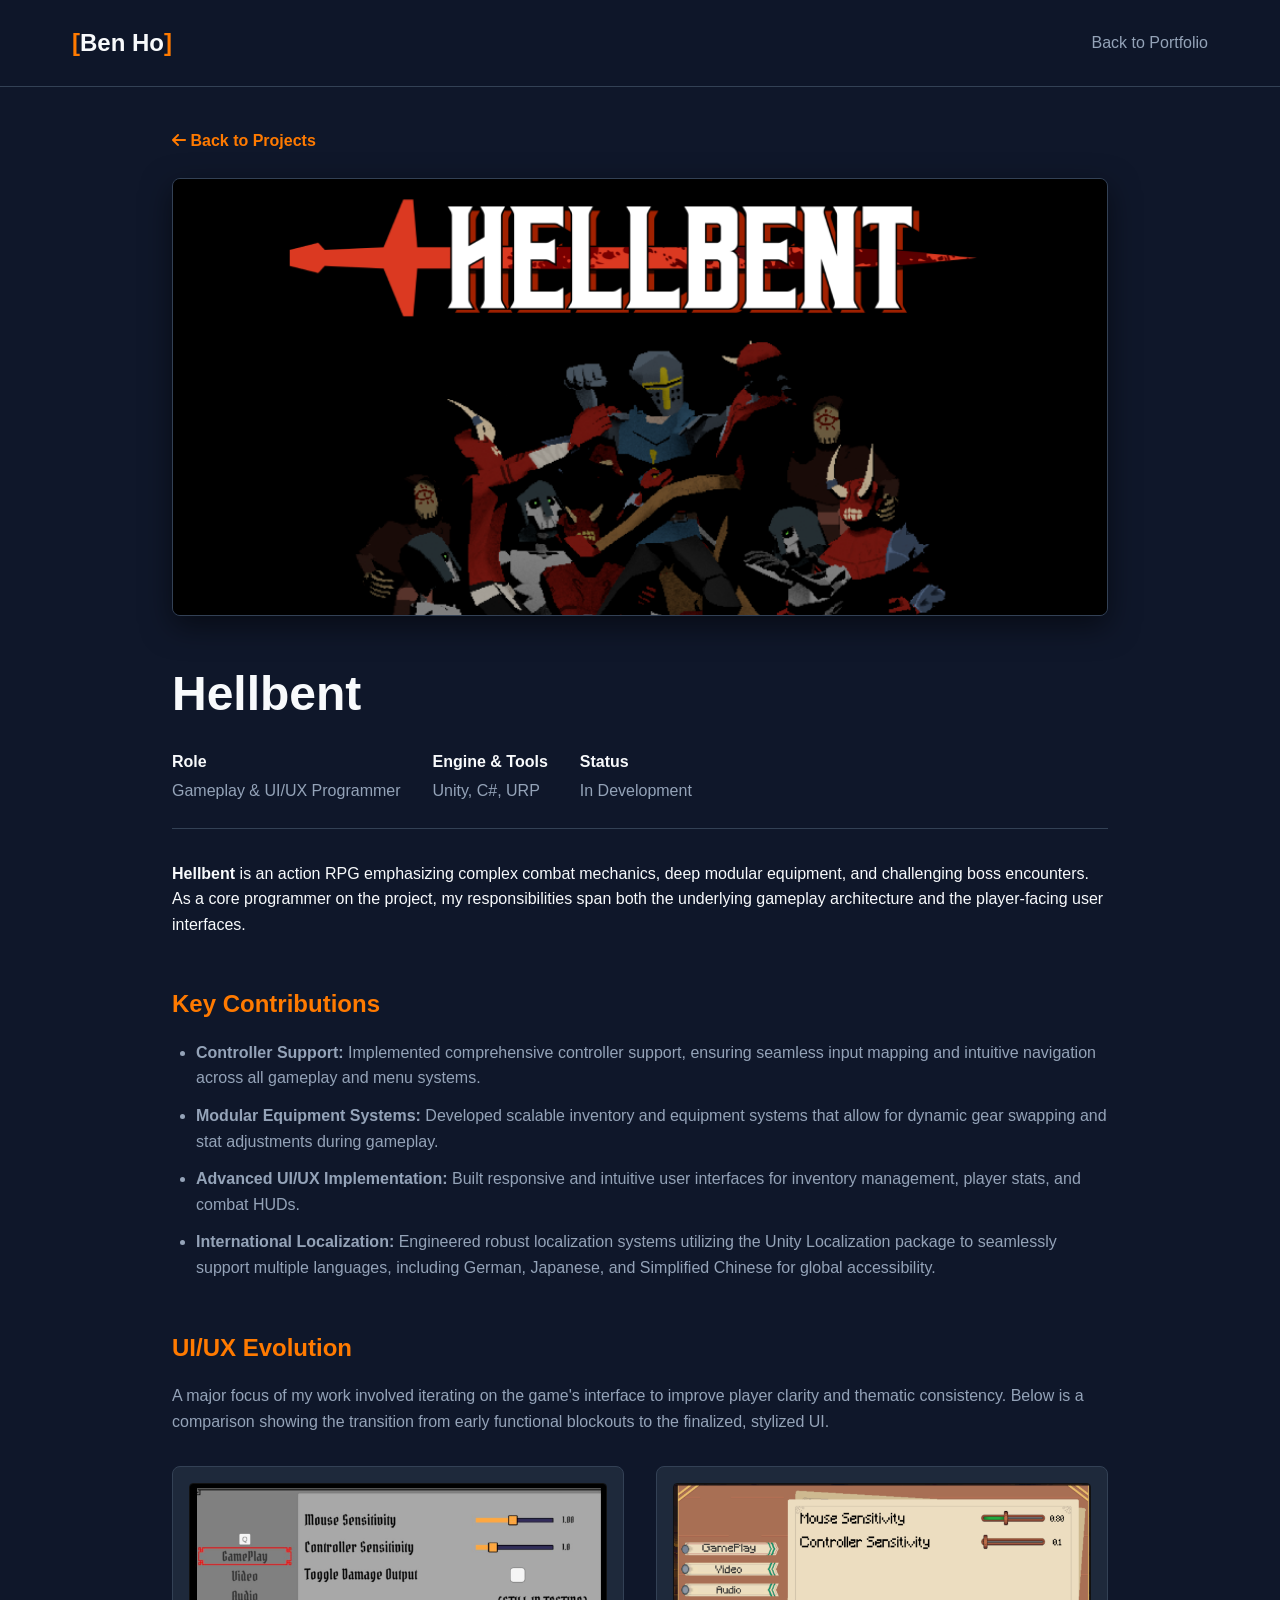
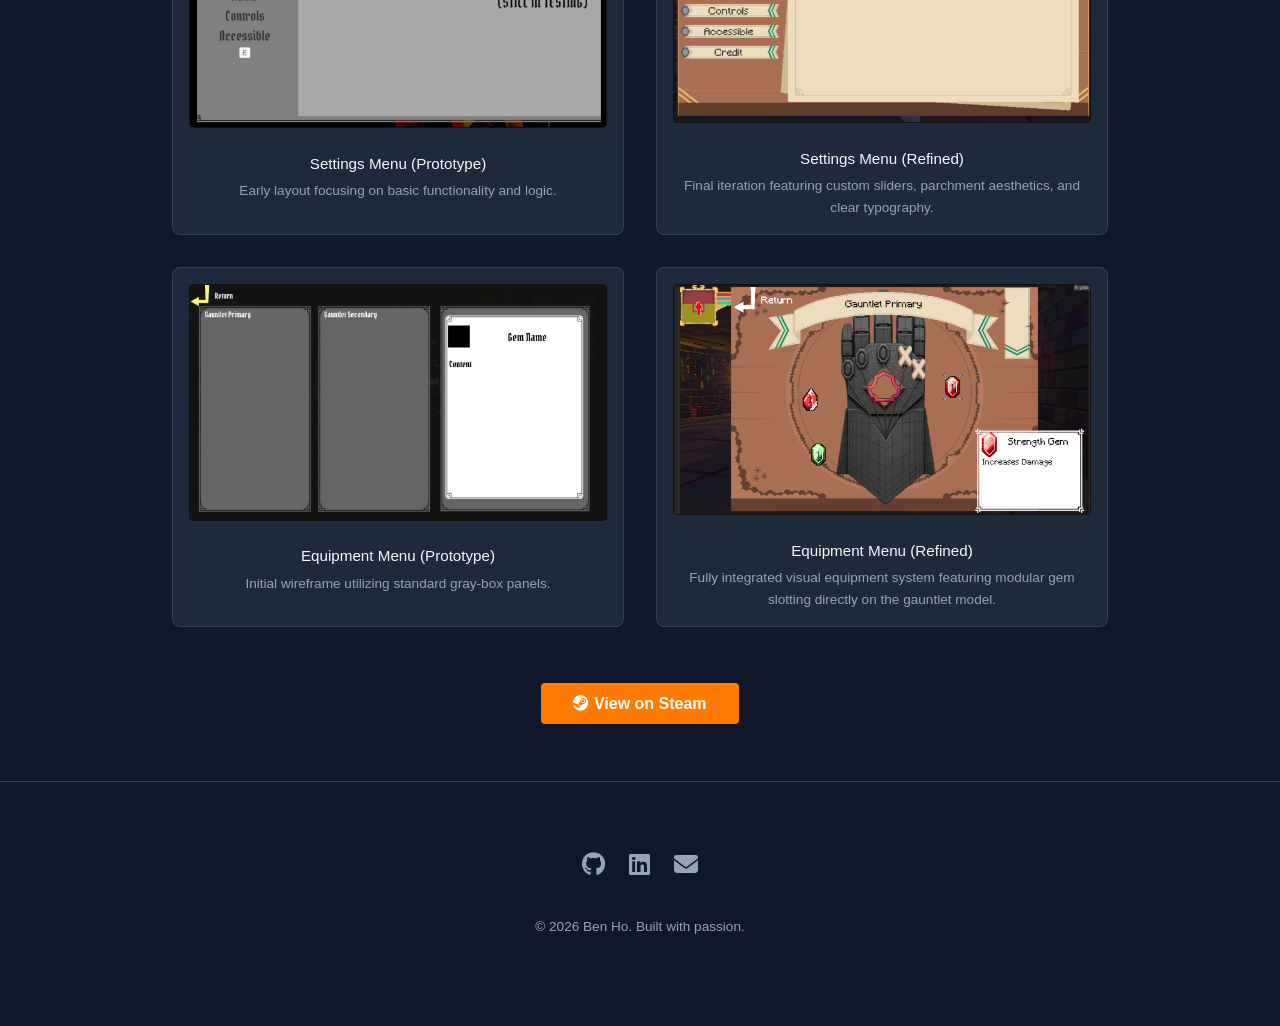
==== hellbent.html @ 7249fbe8 "Added more details" ====
<!DOCTYPE html>
<html lang="en">
<head>
    <meta charset="UTF-8">
    <meta name="viewport" content="width=device-width, initial-scale=1.0">
    <title>Hellbent | Ben Ho</title>
    <link rel="stylesheet" href="style.css">
    <link rel="stylesheet" href="https://cdnjs.cloudflare.com/ajax/libs/font-awesome/6.4.0/css/all.min.css">
    <style>
        .project-detail-section { padding: 8rem 2rem 4rem; max-width: 1000px; margin: 0 auto; }
        .project-header-img { width: 100%; max-height: 450px; object-fit: cover; border-radius: 8px; border: 1px solid #334155; margin-bottom: 2rem; box-shadow: 0 10px 30px rgba(0,0,0,0.5); }
        .project-meta { display: flex; gap: 2rem; margin-bottom: 2rem; color: var(--text-muted); border-bottom: 1px solid #334155; padding-bottom: 1.5rem; flex-wrap: wrap; }
        .meta-item strong { color: var(--text-main); display: block; margin-bottom: 0.25rem; }
        .project-body h3 { color: var(--accent-color); margin: 3rem 0 1rem; font-size: 1.5rem; }
        .project-body ul { margin-left: 1.5rem; color: var(--text-muted); margin-bottom: 2rem; }
        .project-body li { margin-bottom: 0.75rem; }
        .back-link { display: inline-block; margin-bottom: 1.5rem; color: var(--accent-color); text-decoration: none; font-weight: 600; }
        .back-link:hover { color: var(--accent-hover); }
        
        /* New Gallery Styles */
        .ui-gallery { display: grid; grid-template-columns: repeat(auto-fit, minmax(300px, 1fr)); gap: 2rem; margin-top: 1.5rem; margin-bottom: 2rem; }
        .ui-item { background-color: var(--card-bg); padding: 1rem; border-radius: 8px; border: 1px solid #334155; }
        .ui-item img { width: 100%; height: auto; border-radius: 4px; border: 1px solid #111; margin-bottom: 1rem; }
        .ui-item p { text-align: center; font-size: 0.95rem; font-weight: 500; color: var(--text-main); margin-bottom: 0.25rem; }
        .ui-item span { display: block; text-align: center; font-size: 0.85rem; color: var(--text-muted); }
    </style>
</head>
<body>

    <header>
        <nav class="navbar">
            <a href="index.html" class="logo"><span>[</span>Ben Ho<span>]</span></a>
            <ul class="nav-links">
                <li><a href="index.html#projects">Back to Portfolio</a></li>
            </ul>
        </nav>
    </header>

    <section class="project-detail-section">
        <a href="index.html#projects" class="back-link"><i class="fa-solid fa-arrow-left"></i> Back to Projects</a>
        
        <img src="Header.png" alt="Hellbent Action RPG" class="project-header-img">
        
        <h1 style="font-size: 3rem; margin-bottom: 1rem;">Hellbent</h1>
        
        <div class="project-meta">
            <div class="meta-item">
                <strong>Role</strong>
                Gameplay & UI/UX Programmer
            </div>
            <div class="meta-item">
                <strong>Engine & Tools</strong>
                Unity, C#, URP
            </div>
            <div class="meta-item">
                <strong>Status</strong>
                In Development
            </div>
        </div>

        <div class="project-body">
            <p><strong>Hellbent</strong> is an action RPG emphasizing complex combat mechanics, deep modular equipment, and challenging boss encounters. As a core programmer on the project, my responsibilities span both the underlying gameplay architecture and the player-facing user interfaces.</p>

            <h3>Key Contributions</h3>
            <ul>
                <li><strong>Controller Support:</strong> Implemented comprehensive controller support, ensuring seamless input mapping and intuitive navigation across all gameplay and menu systems.</li>
                <li><strong>Modular Equipment Systems:</strong> Developed scalable inventory and equipment systems that allow for dynamic gear swapping and stat adjustments during gameplay.</li>
                <li><strong>Advanced UI/UX Implementation:</strong> Built responsive and intuitive user interfaces for inventory management, player stats, and combat HUDs.</li>
                <li><strong>International Localization:</strong> Engineered robust localization systems utilizing the Unity Localization package to seamlessly support multiple languages, including German, Japanese, and Simplified Chinese for global accessibility.</li>
            </ul>

            <h3>UI/UX Evolution</h3>
            <p style="color: var(--text-muted); margin-bottom: 2rem;">A major focus of my work involved iterating on the game's interface to improve player clarity and thematic consistency. Below is a comparison showing the transition from early functional blockouts to the finalized, stylized UI.</p>

            <div class="ui-gallery">
                <div class="ui-item">
                    <img src="before1.jpg" alt="Early Settings Menu Prototype">
                    <p>Settings Menu (Prototype)</p>
                    <span>Early layout focusing on basic functionality and logic.</span>
                </div>
                <div class="ui-item">
                    <img src="image2.png" alt="Final Settings Menu">
                    <p>Settings Menu (Refined)</p>
                    <span>Final iteration featuring custom sliders, parchment aesthetics, and clear typography.</span>
                </div>
            </div>

            <div class="ui-gallery">
                <div class="ui-item">
                    <img src="before2.jpg" alt="Early Gauntlet Menu Prototype">
                    <p>Equipment Menu (Prototype)</p>
                    <span>Initial wireframe utilizing standard gray-box panels.</span>
                </div>
                <div class="ui-item">
                    <img src="image1.png" alt="Final Gauntlet Menu">
                    <p>Equipment Menu (Refined)</p>
                    <span>Fully integrated visual equipment system featuring modular gem slotting directly on the gauntlet model.</span>
                </div>
            </div>

            <div style="margin-top: 4rem; text-align: center;">
                <a href="https://store.steampowered.com/app/4694770/HELLBENT/" target="_blank" class="btn primary-btn"><i class="fa-brands fa-steam"></i> View on Steam</a>
            </div>
        </div>
    </section>

    <footer id="contact">
        <div class="social-links">
            <a href="https://github.com/benho612" target="_blank"><i class="fa-brands fa-github"></i></a>
            <a href="https://www.linkedin.com/in/ben-ho-4857002bb/" target="_blank"><i class="fa-brands fa-linkedin"></i></a>
            <a href="mailto:hobenson57@gmail.com"><i class="fa-solid fa-envelope"></i></a>
        </div>
        <p class="copyright">&copy; 2026 Ben Ho. Built with passion.</p>
    </footer>

</body>
</html>
---- style.css ----
/* --- Global Reset & Variables --- */
* {
    margin: 0;
    padding: 0;
    box-sizing: border-box;
    font-family: 'Segoe UI', Tahoma, Geneva, Verdana, sans-serif;
    scroll-behavior: smooth;
}

:root {
    --bg-color: #0f172a;
    --card-bg: #1e293b;
    --text-main: #f8fafc;
    --text-muted: #94a3b8;
    --accent-color: #ff7a00; /* Warm, sharp glow */
    --accent-hover: #e06c00;
}

body {
    background-color: var(--bg-color);
    color: var(--text-main);
    line-height: 1.6;
}

/* --- Navigation --- */
header {
    background-color: rgba(15, 23, 42, 0.9);
    position: fixed;
    width: 100%;
    top: 0;
    z-index: 1000;
    backdrop-filter: blur(10px);
    border-bottom: 1px solid #334155;
}

.navbar {
    display: flex;
    justify-content: space-between;
    align-items: center;
    max-width: 1200px;
    margin: 0 auto;
    padding: 1.5rem 2rem;
}

.logo {
    font-size: 1.5rem;
    font-weight: 700;
    text-decoration: none;
    color: var(--text-main);
}

.logo span {
    color: var(--accent-color);
}

.nav-links {
    display: flex;
    list-style: none;
    gap: 2rem;
}

.nav-links a {
    text-decoration: none;
    color: var(--text-muted);
    font-weight: 500;
    transition: color 0.3s;
}

.nav-links a:hover {
    color: var(--accent-color);
}

.burger {
    display: none;
    font-size: 1.5rem;
    cursor: pointer;
}

/* --- Hero Section --- */
.hero-section {
    height: 100vh;
    display: flex;
    align-items: center;
    justify-content: center;
    text-align: center;
    padding: 0 2rem;
    background: radial-gradient(circle at center, #1e293b 0%, #0f172a 100%);
}

.hero-content h1 {
    font-size: 3.5rem;
    margin-bottom: 1rem;
}

.hero-content .highlight {
    color: var(--accent-color);
}

.hero-content p {
    font-size: 1.25rem;
    color: var(--text-muted);
    max-width: 600px;
    margin: 0 auto 2rem auto;
}

.hero-buttons {
    display: flex;
    justify-content: center;
    gap: 1rem;
}

.btn {
    padding: 0.75rem 2rem;
    border-radius: 4px;
    text-decoration: none;
    font-weight: 600;
    transition: all 0.3s;
}

.primary-btn {
    background-color: var(--accent-color);
    color: #fff;
}

.primary-btn:hover {
    background-color: var(--accent-hover);
    box-shadow: 0 0 15px rgba(255, 122, 0, 0.4);
}

.secondary-btn {
    border: 2px solid var(--accent-color);
    color: var(--accent-color);
}

.secondary-btn:hover {
    background-color: var(--accent-color);
    color: #fff;
}

/* --- Projects Section --- */
.projects-section {
    max-width: 1200px;
    margin: 0 auto;
    padding: 6rem 2rem;
}

.projects-section h2 {
    font-size: 2.5rem;
    margin-bottom: 3rem;
    text-align: center;
}

.projects-grid {
    display: grid;
    grid-template-columns: repeat(auto-fit, minmax(350px, 1fr));
    gap: 2rem;
}

.project-card {
    background-color: var(--card-bg);
    border-radius: 8px;
    overflow: hidden;
    border: 1px solid #334155;
    transition: transform 0.3s, box-shadow 0.3s;
}

.project-card:hover {
    transform: translateY(-5px);
    box-shadow: 0 10px 20px rgba(0,0,0,0.3);
    border-color: var(--accent-color);
}

.image-placeholder {
    background-color: #334155;
    height: 200px;
    display: flex;
    align-items: center;
    justify-content: center;
    color: var(--text-muted);
}

.project-info {
    padding: 1.5rem;
}

.project-info h3 {
    margin-bottom: 0.5rem;
}

.project-info p {
    color: var(--text-muted);
    font-size: 0.95rem;
    margin-bottom: 1rem;
}

.tags {
    display: flex;
    flex-wrap: wrap;
    gap: 0.5rem;
    margin-bottom: 1.5rem;
}

.tags span {
    background-color: #0f172a;
    color: var(--accent-color);
    padding: 0.25rem 0.75rem;
    font-size: 0.8rem;
    border-radius: 20px;
    font-weight: 600;
}

.project-links {
    display: flex;
    gap: 1rem;
}

.project-links a {
    color: var(--text-main);
    text-decoration: none;
    font-size: 0.9rem;
    transition: color 0.3s;
}

.project-links a:hover {
    color: var(--accent-color);
}

/* --- Skills Section --- */
.skills-section {
    background-color: #0b111e;
    padding: 6rem 2rem;
}

.skills-section h2 {
    font-size: 2.5rem;
    text-align: center;
    margin-bottom: 3rem;
}

.skills-container {
    max-width: 900px;
    margin: 0 auto;
    display: flex;
    justify-content: space-between;
    gap: 2rem;
    flex-wrap: wrap;
}

.skill-category {
    background-color: var(--card-bg);
    padding: 2rem;
    border-radius: 8px;
    flex: 1;
    min-width: 280px;
    border: 1px solid #334155;
}

.skill-category h3 {
    margin-bottom: 1rem;
    color: var(--accent-color);
}

.skill-category ul {
    list-style: none;
}

.skill-category li {
    padding: 0.5rem 0;
    border-bottom: 1px solid #334155;
}

.skill-category li:last-child {
    border-bottom: none;
}

/* --- Footer --- */
footer {
    text-align: center;
    padding: 4rem 2rem;
    border-top: 1px solid #334155;
}

footer p {
    color: var(--text-muted);
    max-width: 500px;
    margin: 0 auto 1.5rem auto;
}

.social-links {
    display: flex;
    justify-content: center;
    gap: 1.5rem;
    margin-bottom: 2rem;
}

.social-links a {
    color: var(--text-muted);
    font-size: 1.5rem;
    transition: color 0.3s;
}

.social-links a:hover {
    color: var(--accent-color);
}

.copyright {
    font-size: 0.85rem;
}

/* --- Responsive Menu --- */
@media (max-width: 768px) {
    .nav-links {
        display: none;
    }
    .burger {
        display: block;
    }
}
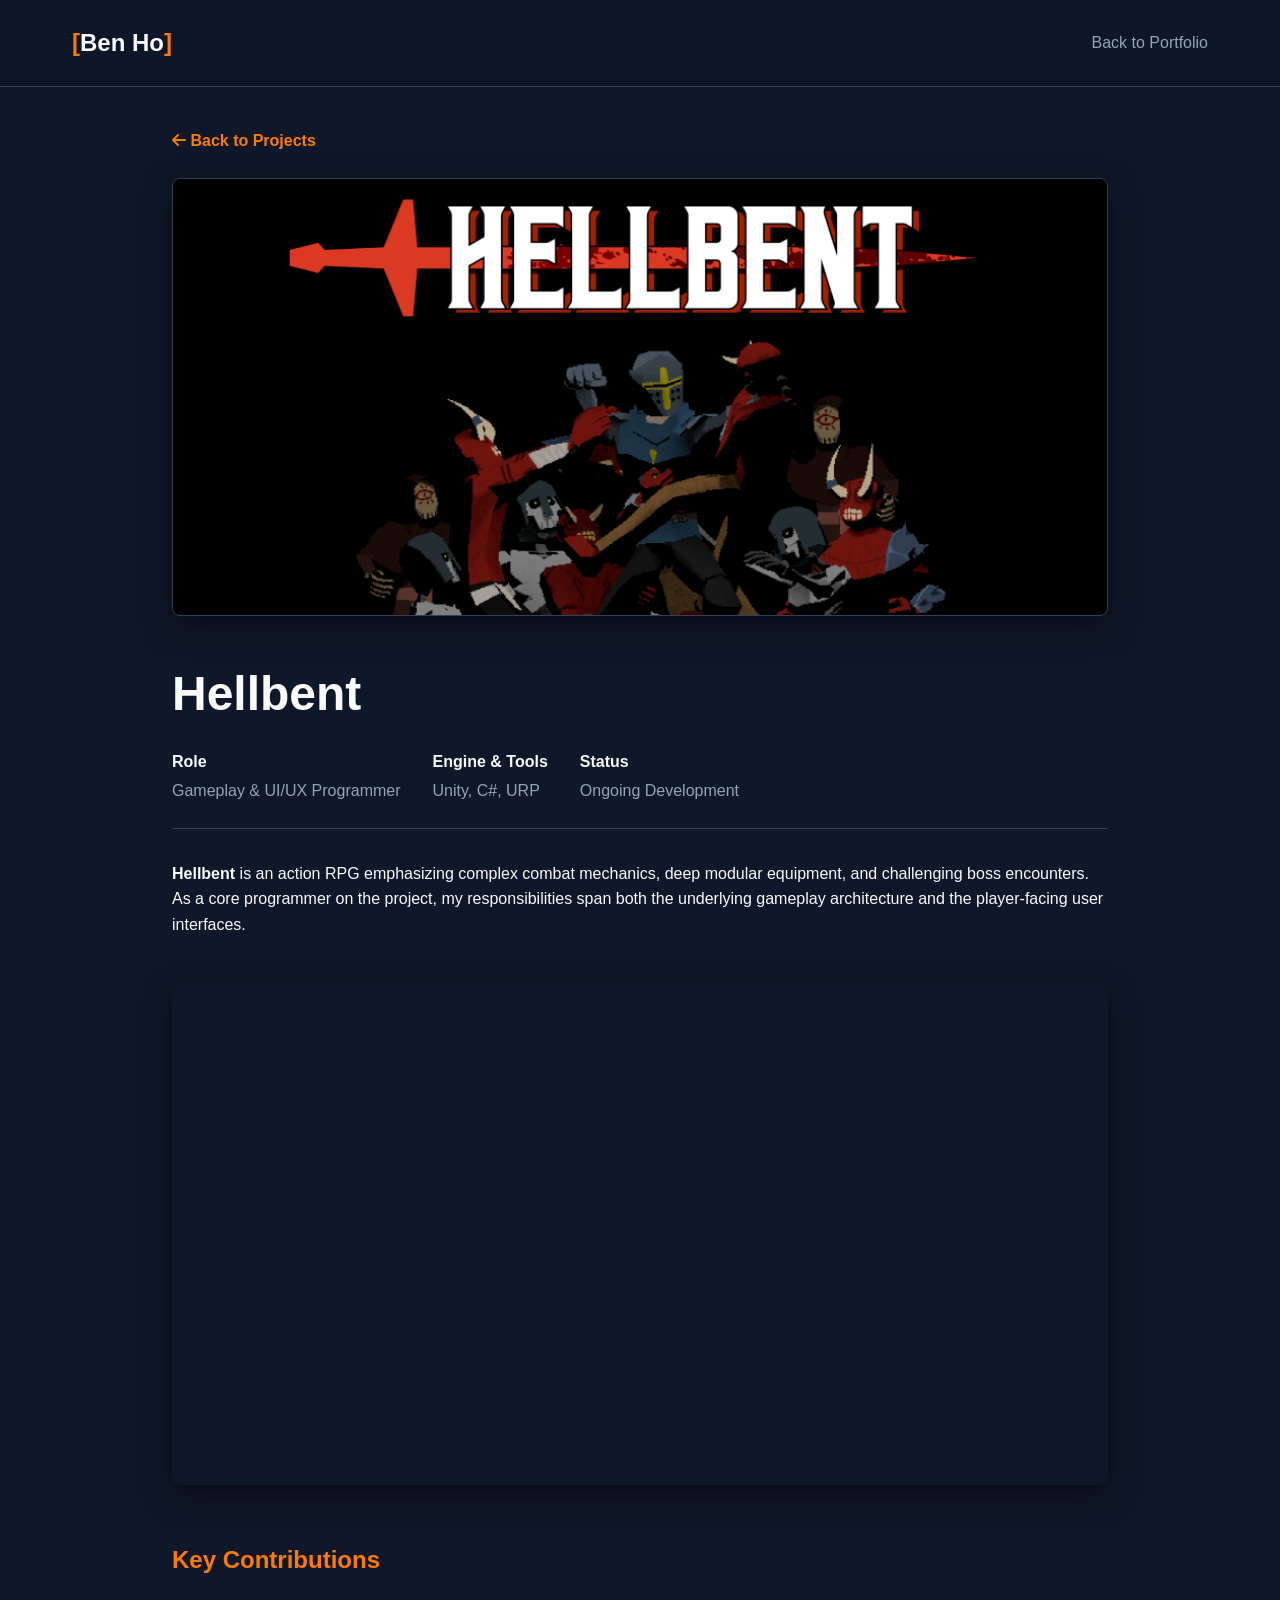
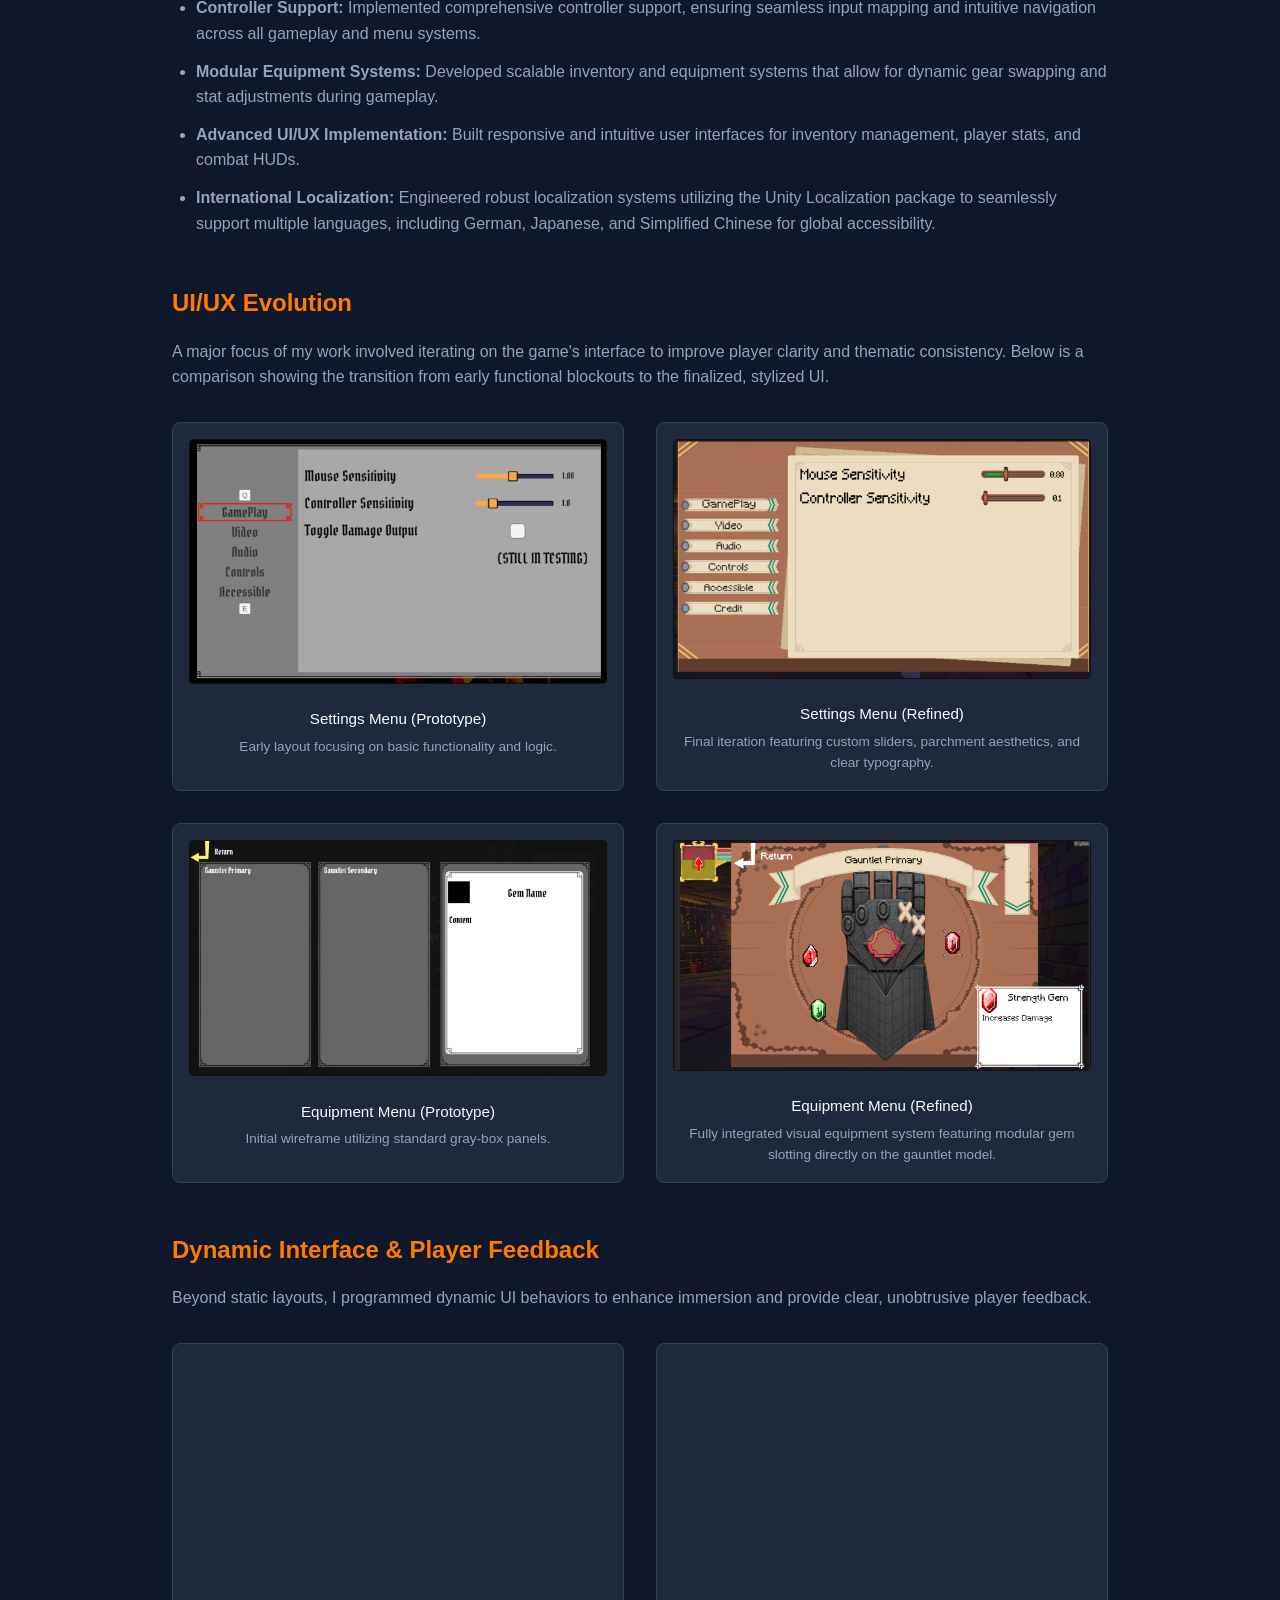
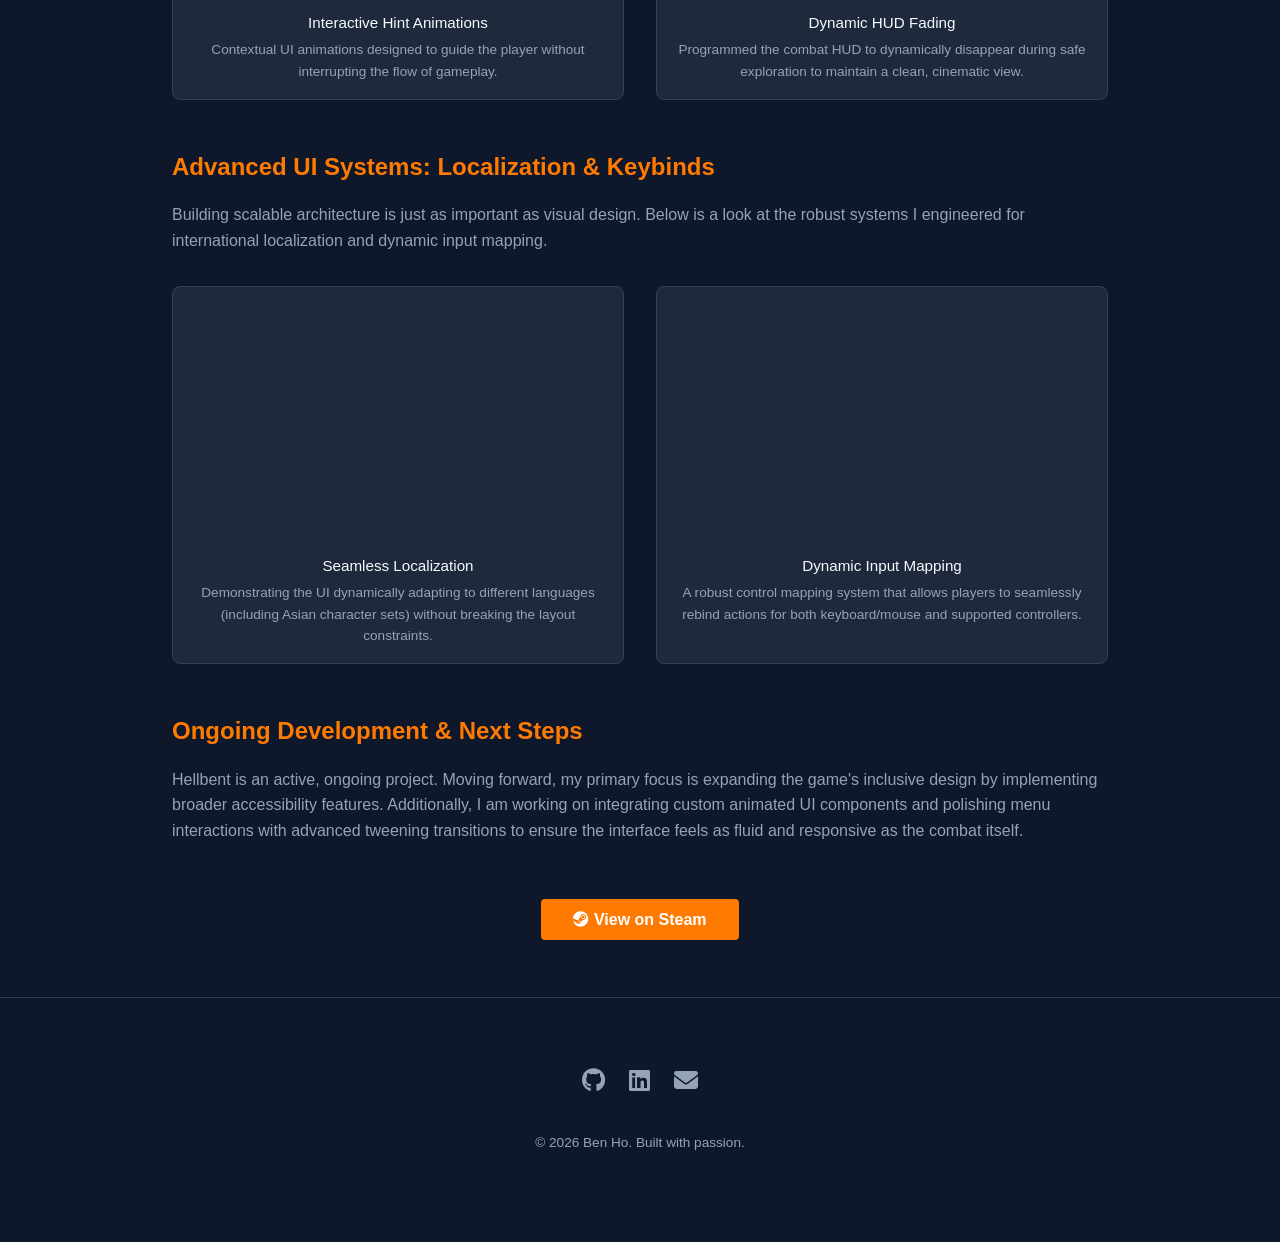
==== commit aae31ac1: "Added more video" ====
--- a/hellbent.html
+++ b/hellbent.html
@@ -17,12 +17,19 @@
         .back-link { display: inline-block; margin-bottom: 1.5rem; color: var(--accent-color); text-decoration: none; font-weight: 600; }
         .back-link:hover { color: var(--accent-hover); }
         
-        /* New Gallery Styles */
+        /* Gallery Styles */
         .ui-gallery { display: grid; grid-template-columns: repeat(auto-fit, minmax(300px, 1fr)); gap: 2rem; margin-top: 1.5rem; margin-bottom: 2rem; }
         .ui-item { background-color: var(--card-bg); padding: 1rem; border-radius: 8px; border: 1px solid #334155; }
         .ui-item img { width: 100%; height: auto; border-radius: 4px; border: 1px solid #111; margin-bottom: 1rem; }
         .ui-item p { text-align: center; font-size: 0.95rem; font-weight: 500; color: var(--text-main); margin-bottom: 0.25rem; }
         .ui-item span { display: block; text-align: center; font-size: 0.85rem; color: var(--text-muted); }
+
+        /* Video Embed Styles */
+        .video-gallery { display: grid; grid-template-columns: repeat(auto-fit, minmax(300px, 1fr)); gap: 2rem; margin-top: 1.5rem; margin-bottom: 2rem; }
+        .video-item { background-color: var(--card-bg); padding: 1rem; border-radius: 8px; border: 1px solid #334155; display: flex; flex-direction: column; }
+        .video-item iframe { width: 100%; aspect-ratio: 16/9; border-radius: 4px; border: none; margin-bottom: 1rem; }
+        .video-item p { text-align: center; font-size: 0.95rem; font-weight: 500; color: var(--text-main); margin-bottom: 0.25rem; }
+        .video-item span { display: block; text-align: center; font-size: 0.85rem; color: var(--text-muted); }
     </style>
 </head>
 <body>
@@ -54,12 +61,16 @@
             </div>
             <div class="meta-item">
                 <strong>Status</strong>
-                In Development
+                Ongoing Development
             </div>
         </div>
 
         <div class="project-body">
             <p><strong>Hellbent</strong> is an action RPG emphasizing complex combat mechanics, deep modular equipment, and challenging boss encounters. As a core programmer on the project, my responsibilities span both the underlying gameplay architecture and the player-facing user interfaces.</p>
+
+            <div style="margin: 3rem 0;">
+                <iframe width="100%" height="500" src="https://www.youtube.com/embed/2W4Hzh22zmk" title="Hellbent Gameplay Trailer" frameborder="0" allow="accelerometer; autoplay; clipboard-write; encrypted-media; gyroscope; picture-in-picture; web-share" allowfullscreen style="border-radius: 8px; box-shadow: 0 10px 30px rgba(0,0,0,0.5);"></iframe>
+            </div>
 
             <h3>Key Contributions</h3>
             <ul>
@@ -98,6 +109,41 @@
                 </div>
             </div>
 
+            <h3>Dynamic Interface & Player Feedback</h3>
+            <p style="color: var(--text-muted); margin-bottom: 2rem;">Beyond static layouts, I programmed dynamic UI behaviors to enhance immersion and provide clear, unobtrusive player feedback.</p>
+
+            <div class="video-gallery">
+                <div class="video-item">
+                    <iframe src="https://www.youtube.com/embed/NLisxtPjLh0" title="Hints Animations" allow="accelerometer; autoplay; clipboard-write; encrypted-media; gyroscope; picture-in-picture" allowfullscreen></iframe>
+                    <p>Interactive Hint Animations</p>
+                    <span>Contextual UI animations designed to guide the player without interrupting the flow of gameplay.</span>
+                </div>
+                <div class="video-item">
+                    <iframe src="https://www.youtube.com/embed/pJl93MFPJLc" title="Dynamic HUD Fading" allow="accelerometer; autoplay; clipboard-write; encrypted-media; gyroscope; picture-in-picture" allowfullscreen></iframe>
+                    <p>Dynamic HUD Fading</p>
+                    <span>Programmed the combat HUD to dynamically disappear during safe exploration to maintain a clean, cinematic view.</span>
+                </div>
+            </div>
+
+            <h3>Advanced UI Systems: Localization & Keybinds</h3>
+            <p style="color: var(--text-muted); margin-bottom: 2rem;">Building scalable architecture is just as important as visual design. Below is a look at the robust systems I engineered for international localization and dynamic input mapping.</p>
+
+            <div class="video-gallery">
+                <div class="video-item">
+                    <iframe src="https://www.youtube.com/embed/v3QY4Hph9YU" title="International Localization System" allow="accelerometer; autoplay; clipboard-write; encrypted-media; gyroscope; picture-in-picture" allowfullscreen></iframe>
+                    <p>Seamless Localization</p>
+                    <span>Demonstrating the UI dynamically adapting to different languages (including Asian character sets) without breaking the layout constraints.</span>
+                </div>
+                <div class="video-item">
+                    <iframe src="https://www.youtube.com/embed/_MgPmrFtrSk" title="Keybinds & Input Mapping" allow="accelerometer; autoplay; clipboard-write; encrypted-media; gyroscope; picture-in-picture" allowfullscreen></iframe>
+                    <p>Dynamic Input Mapping</p>
+                    <span>A robust control mapping system that allows players to seamlessly rebind actions for both keyboard/mouse and supported controllers.</span>
+                </div>
+            </div>
+
+            <h3>Ongoing Development & Next Steps</h3>
+            <p style="color: var(--text-muted); margin-bottom: 2rem;">Hellbent is an active, ongoing project. Moving forward, my primary focus is expanding the game's inclusive design by implementing broader accessibility features. Additionally, I am working on integrating custom animated UI components and polishing menu interactions with advanced tweening transitions to ensure the interface feels as fluid and responsive as the combat itself.</p>
+
             <div style="margin-top: 4rem; text-align: center;">
                 <a href="https://store.steampowered.com/app/4694770/HELLBENT/" target="_blank" class="btn primary-btn"><i class="fa-brands fa-steam"></i> View on Steam</a>
             </div>
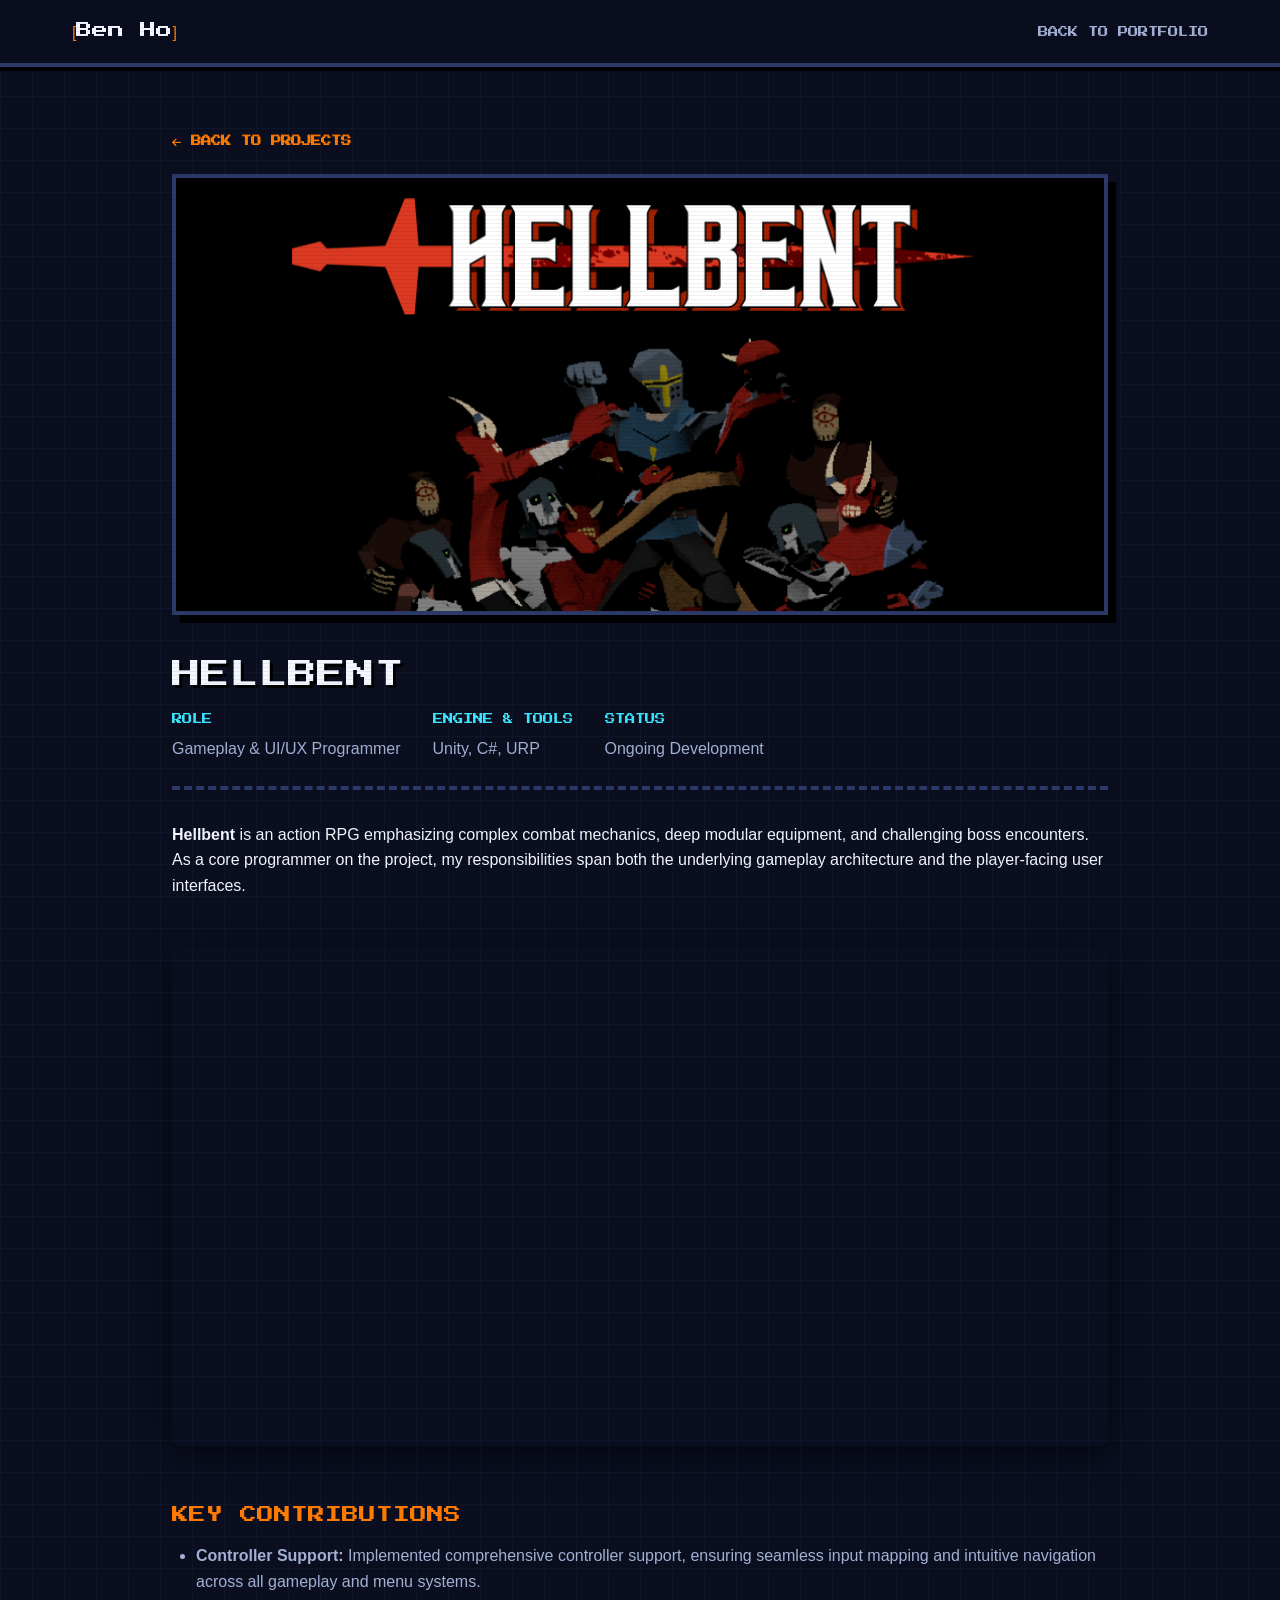
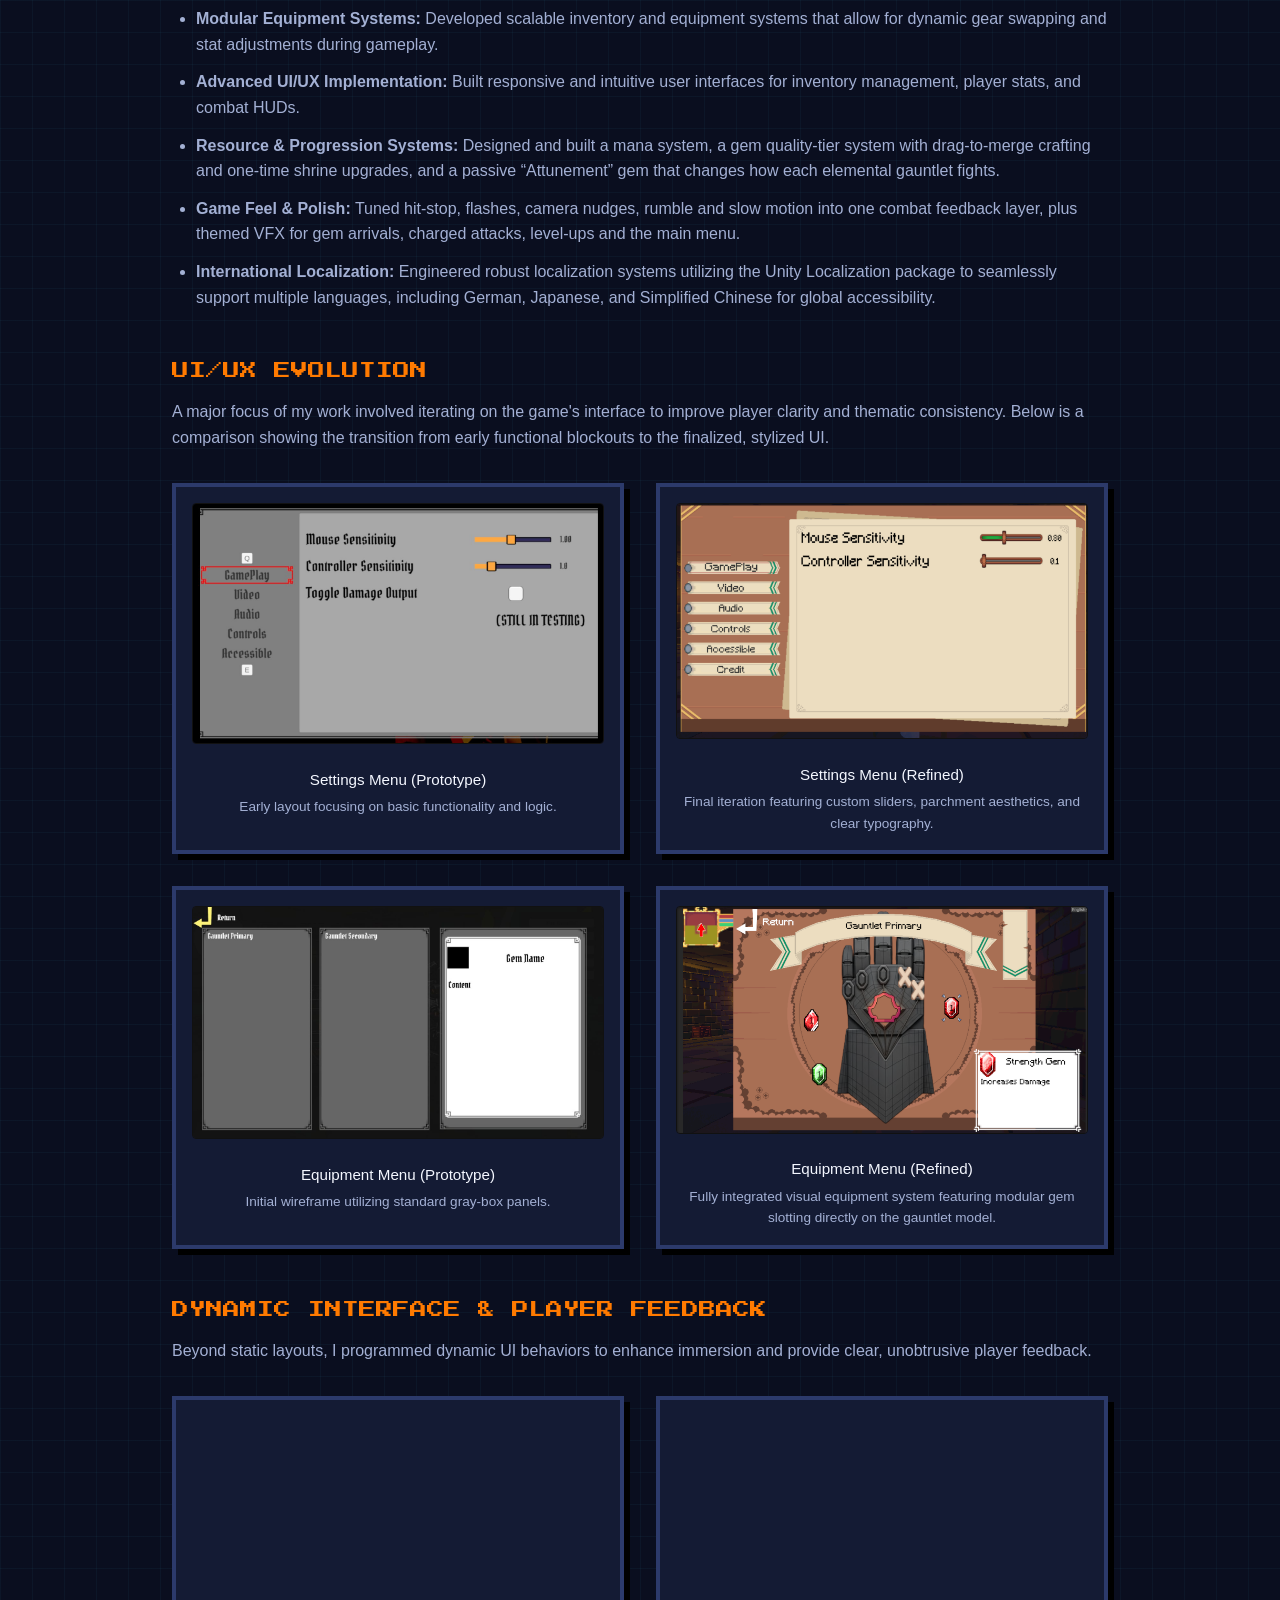
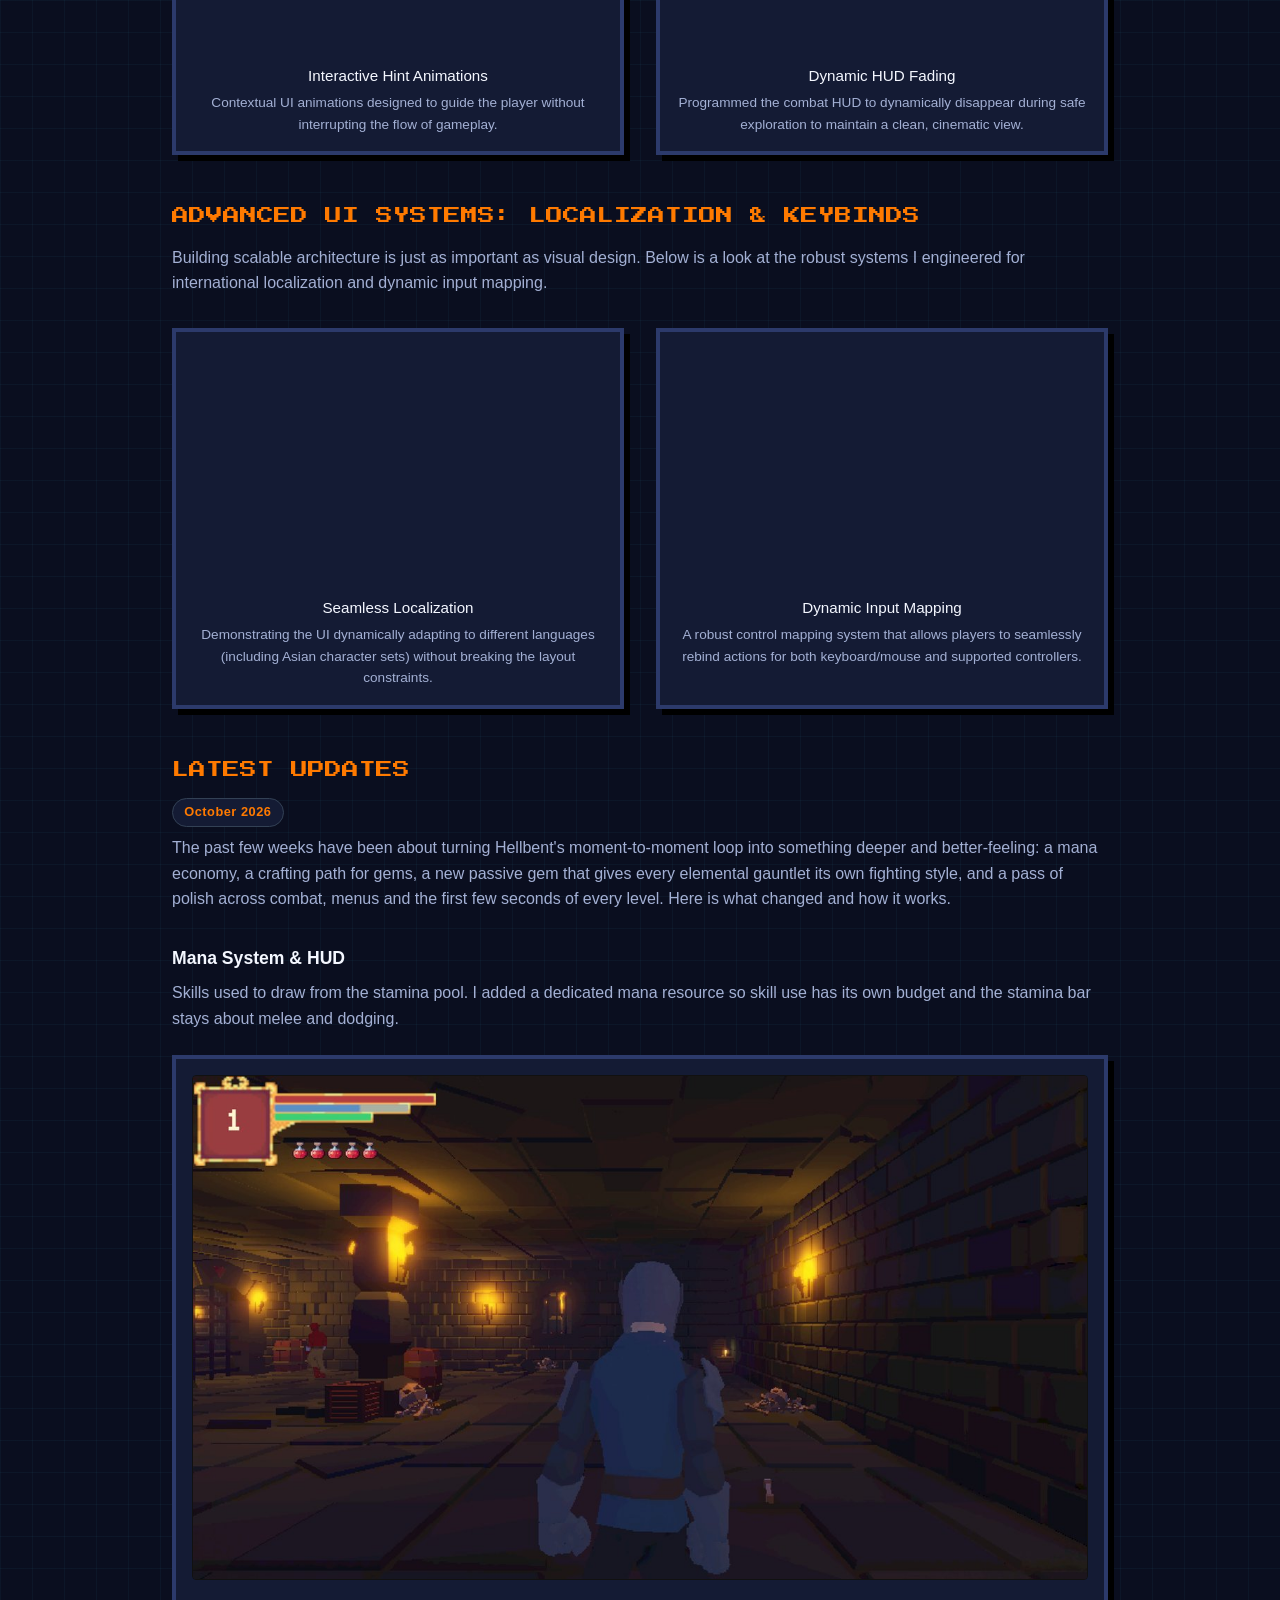
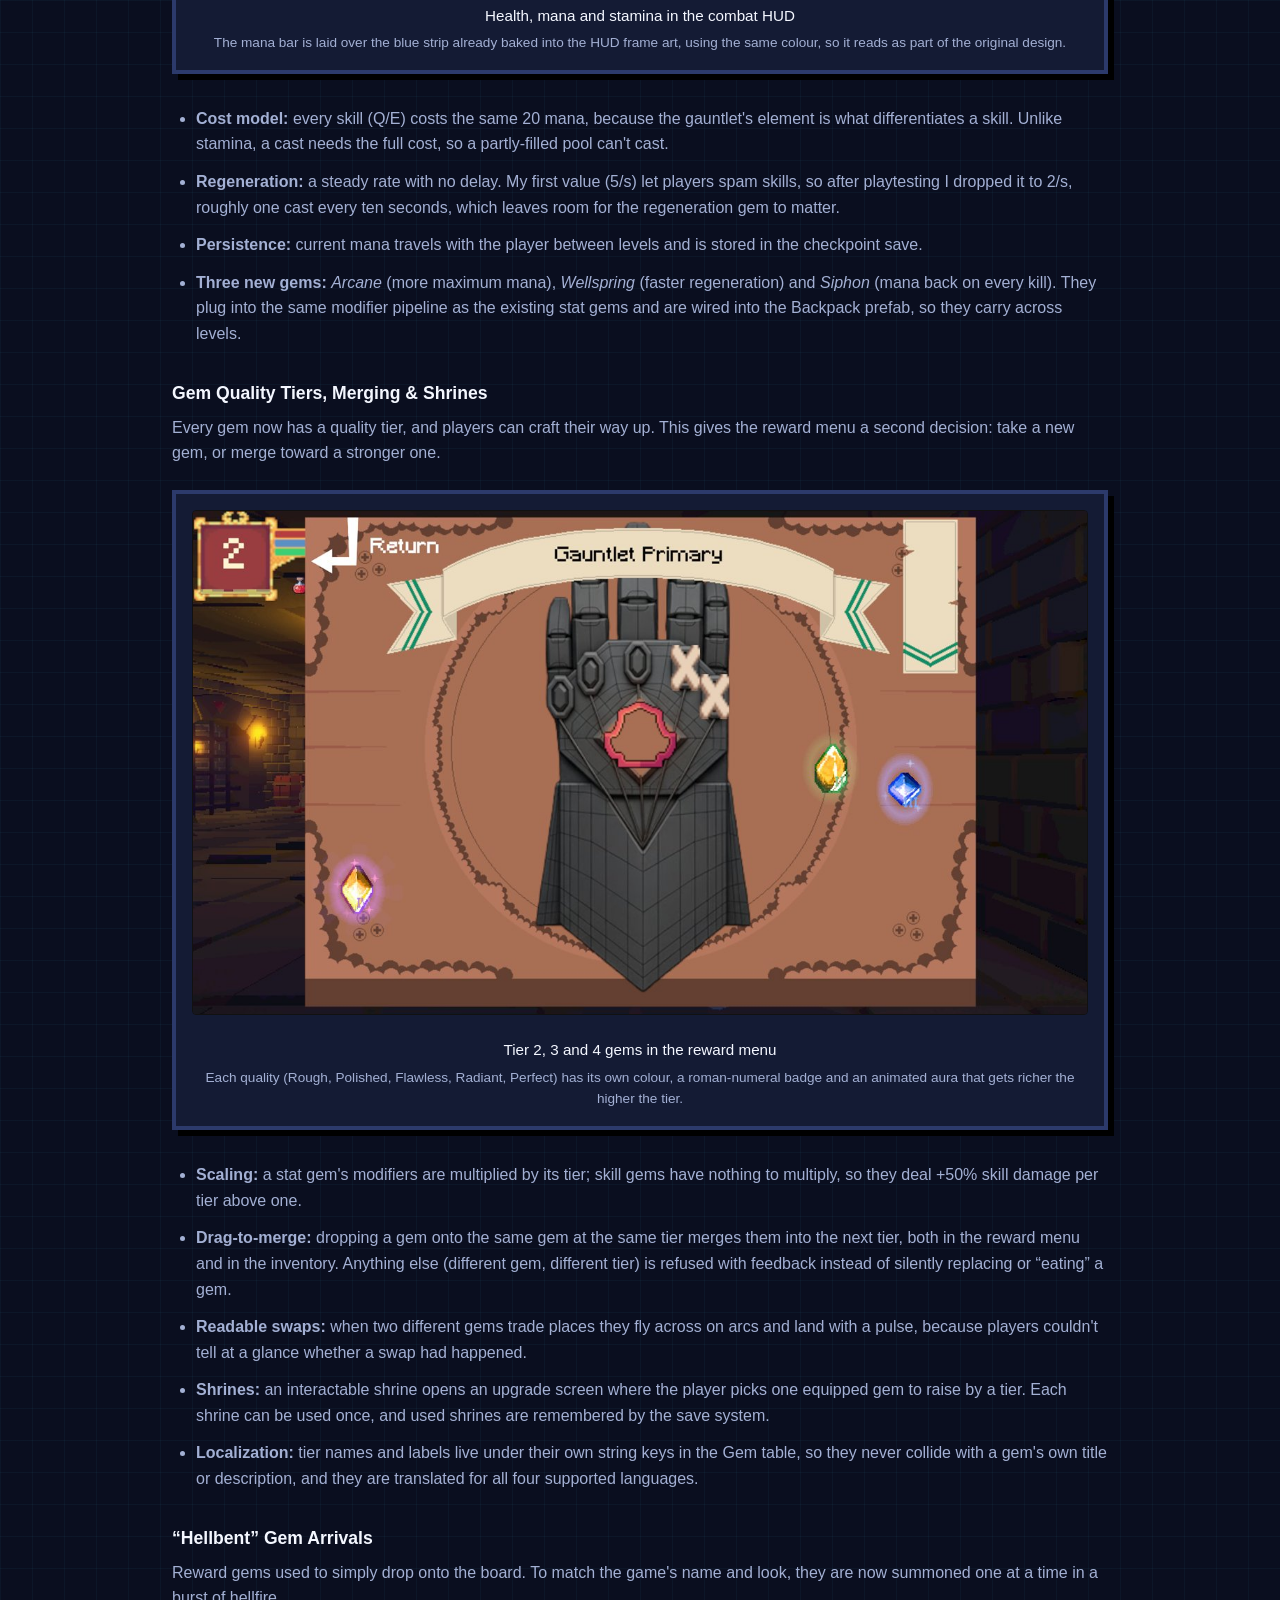
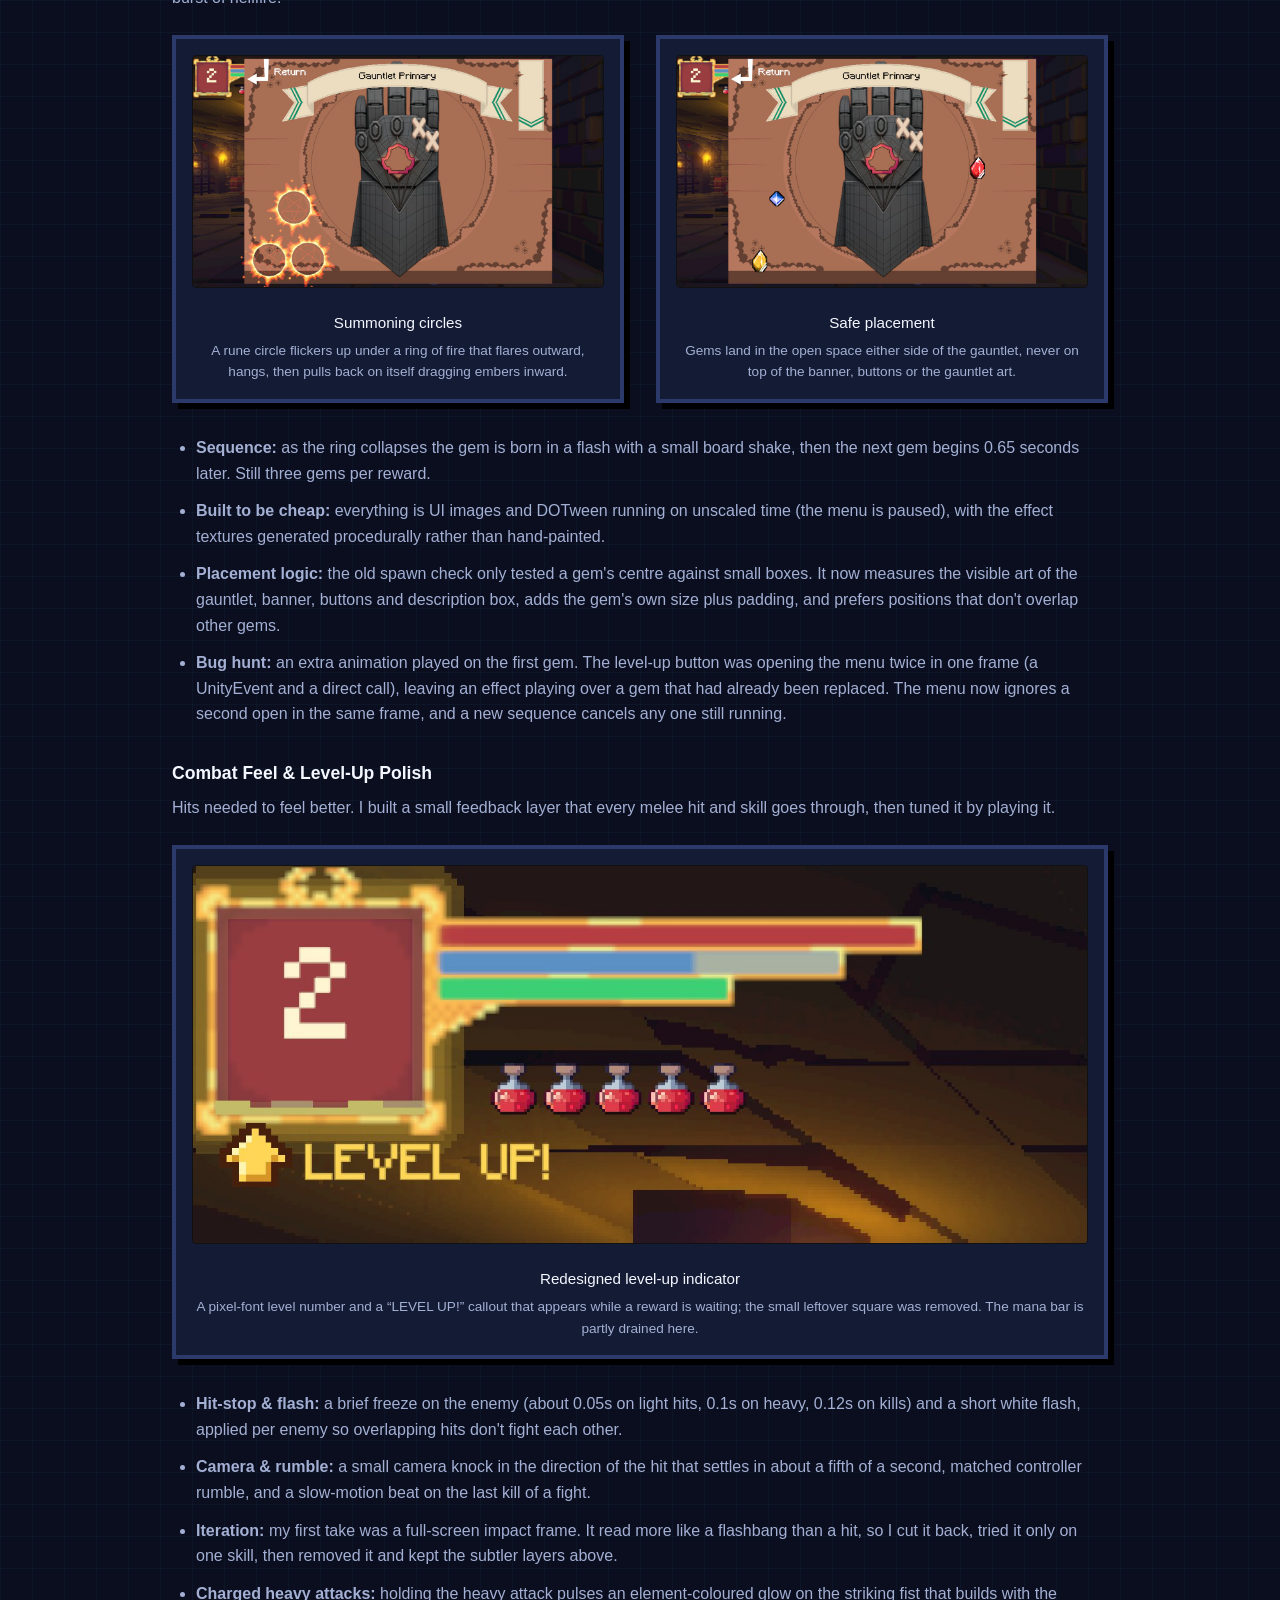
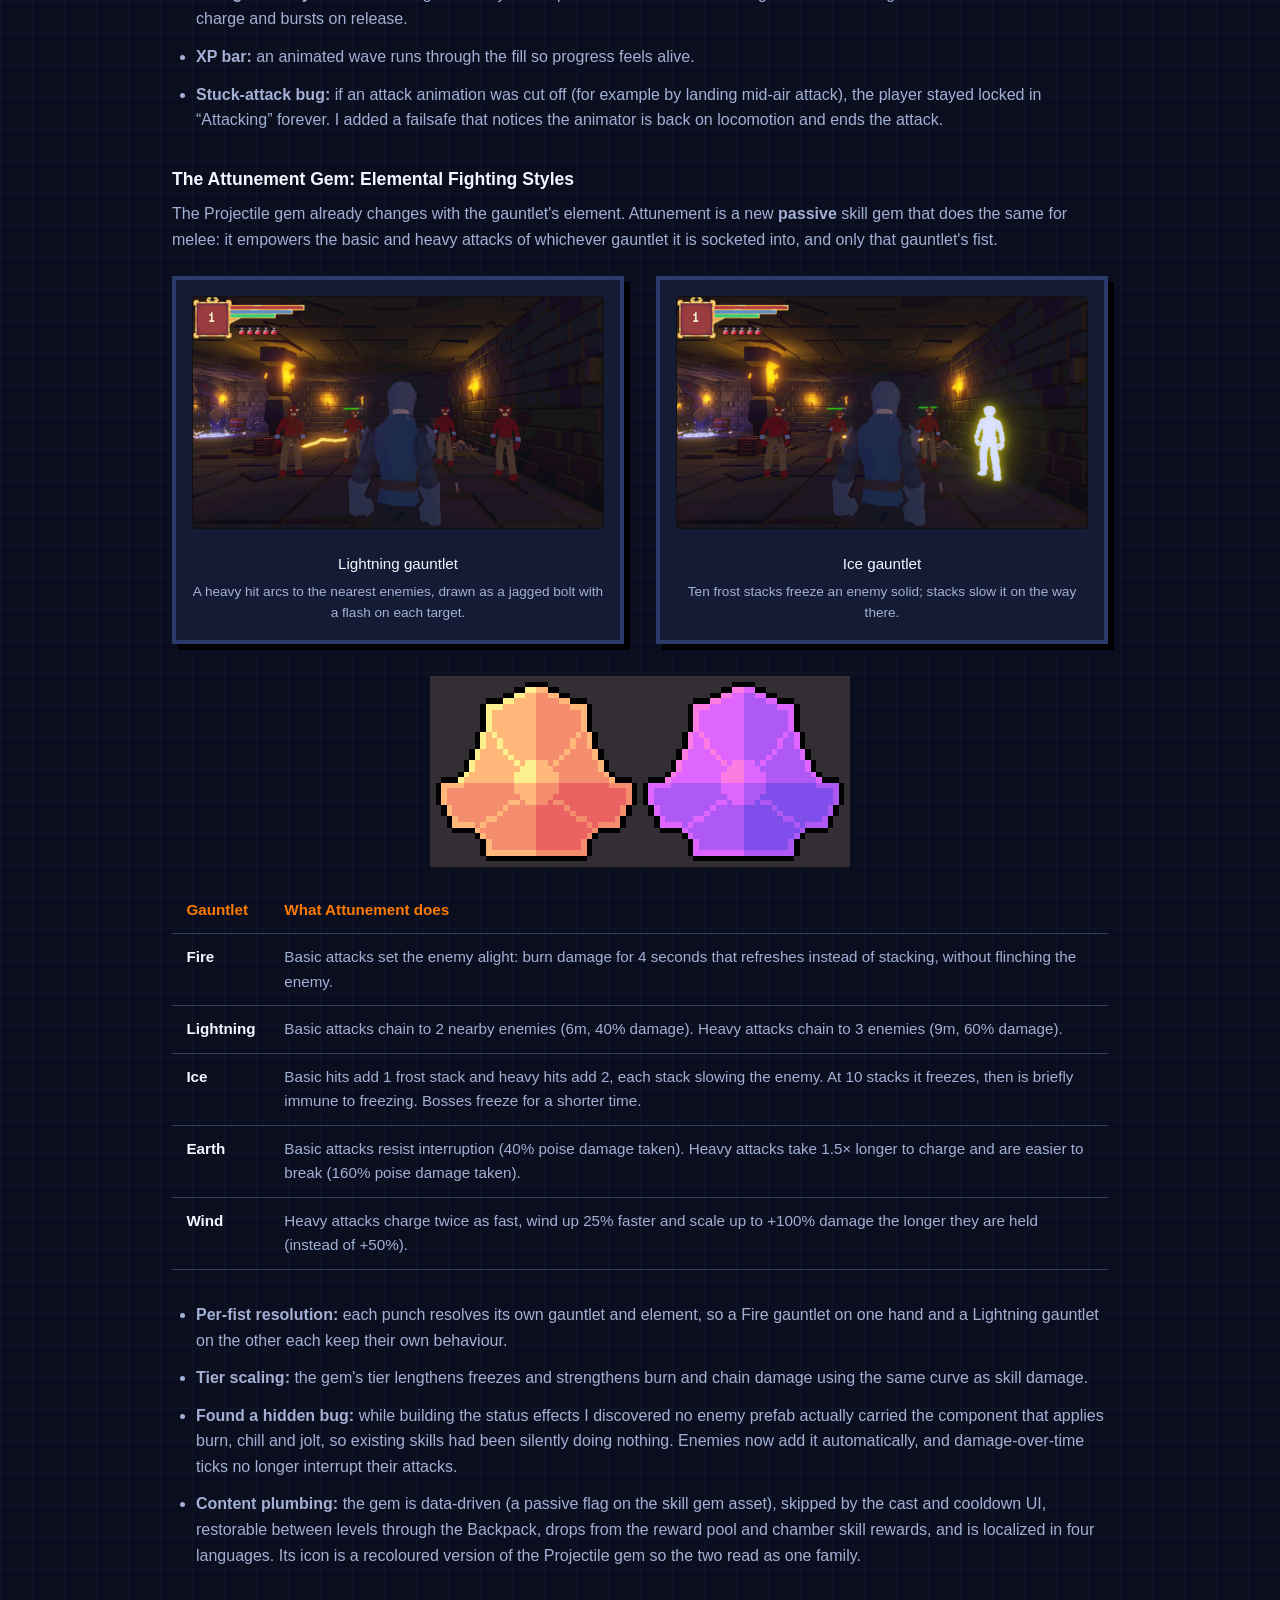
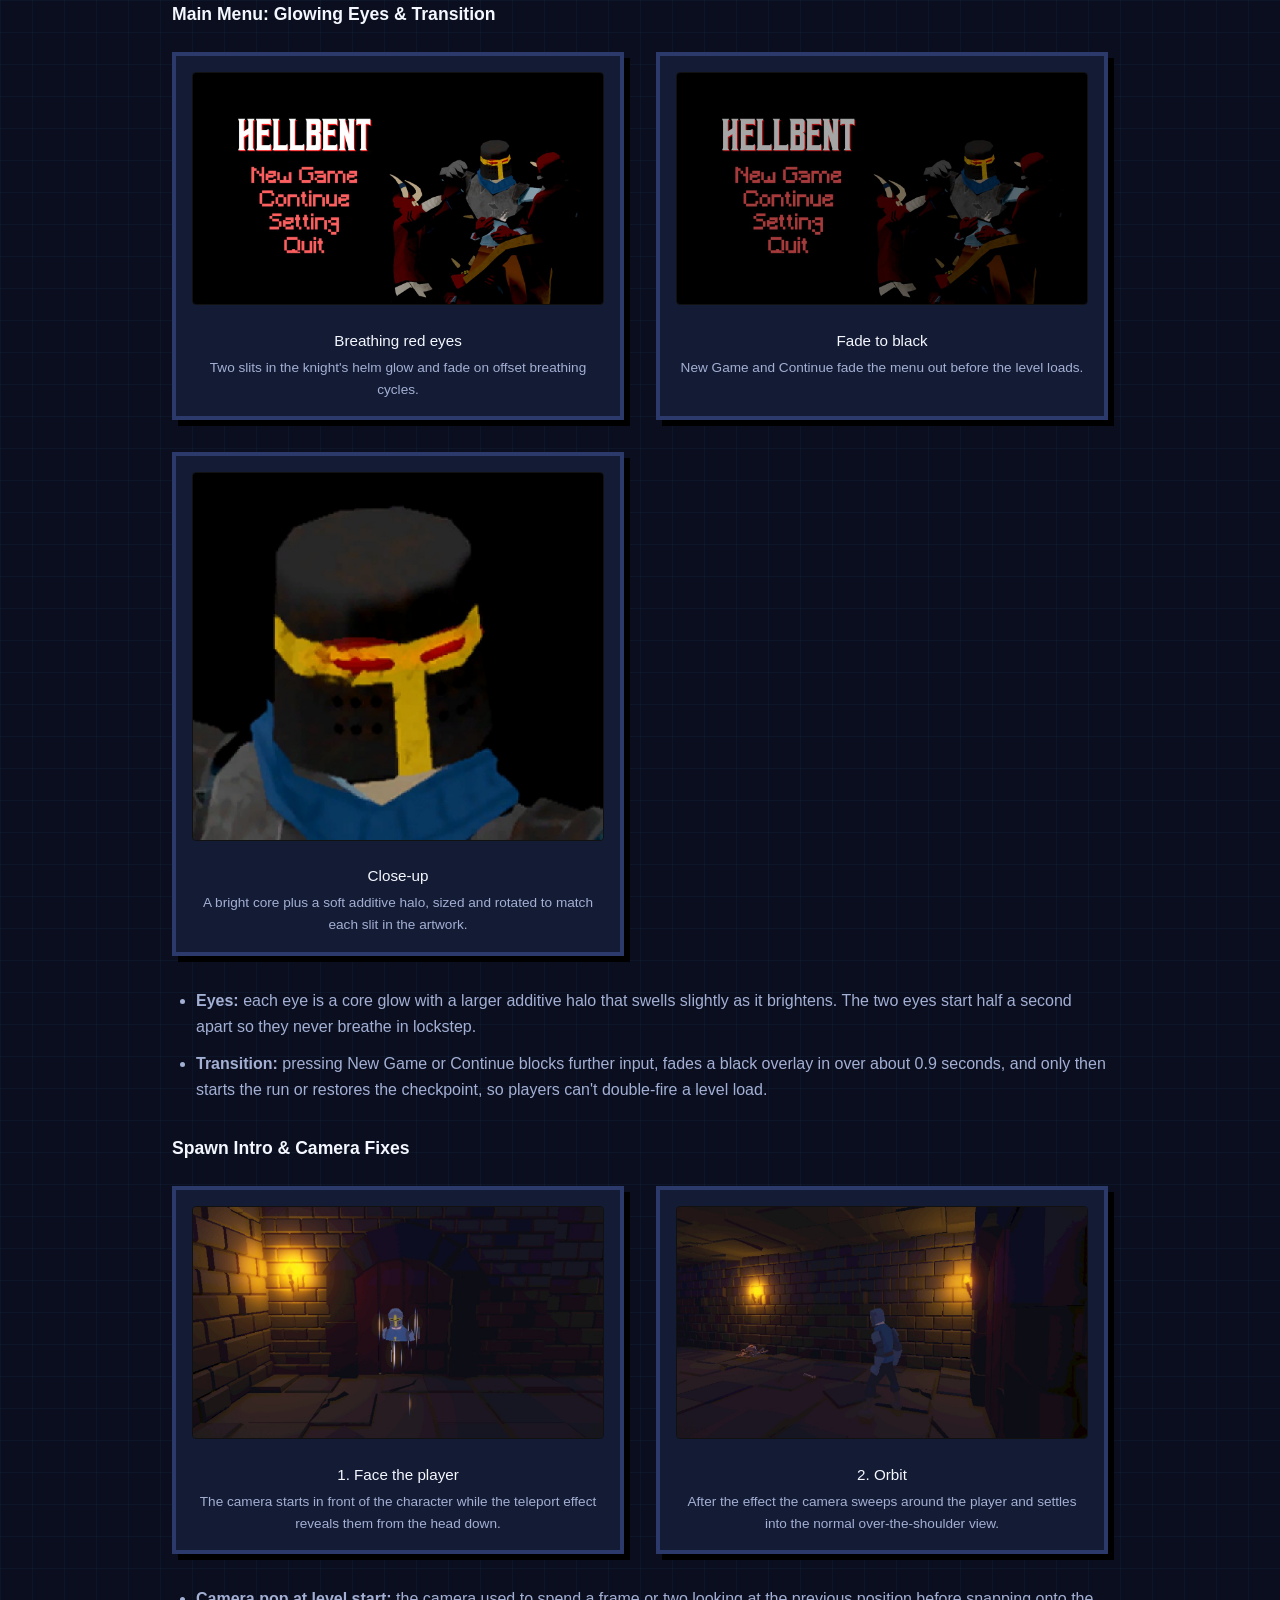
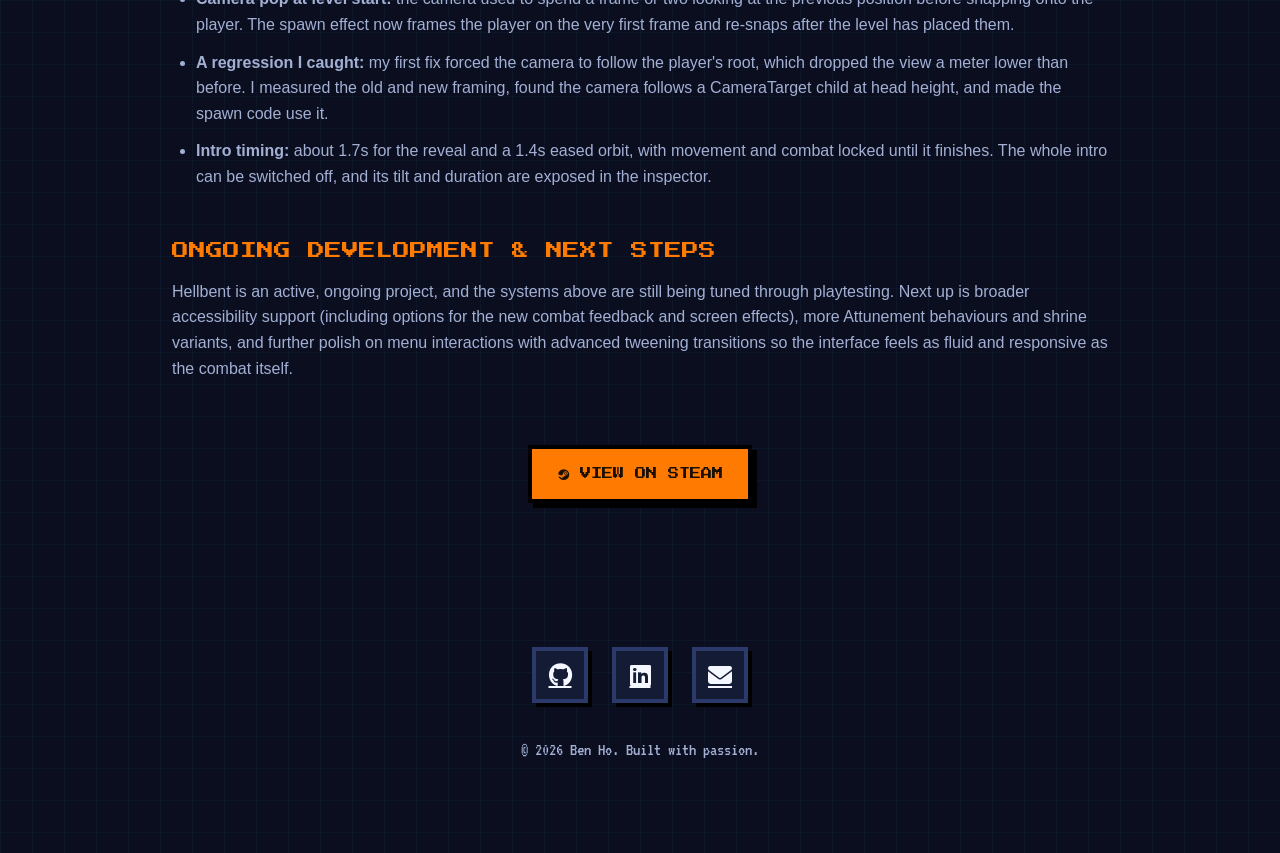
==== commit 1c0e62ce: "Updating the Hellbent Session" ====
--- a/hellbent.html
+++ b/hellbent.html
@@ -30,6 +30,17 @@
         .video-item iframe { width: 100%; aspect-ratio: 16/9; border-radius: 4px; border: none; margin-bottom: 1rem; }
         .video-item p { text-align: center; font-size: 0.95rem; font-weight: 500; color: var(--text-main); margin-bottom: 0.25rem; }
         .video-item span { display: block; text-align: center; font-size: 0.85rem; color: var(--text-muted); }
+
+        /* Latest updates */
+        .ui-item.wide { grid-column: 1 / -1; }
+        .update-badge { display: inline-block; background: var(--card-bg); border: 1px solid #334155; color: var(--accent-color); font-size: 0.8rem; font-weight: 600; letter-spacing: 0.04em; padding: 0.2rem 0.7rem; border-radius: 999px; margin-bottom: 0.5rem; }
+        .project-body h4 { color: var(--text-main); font-size: 1.1rem; margin: 2rem 0 0.5rem; }
+        .tuning-table { width: 100%; border-collapse: collapse; margin: 1.25rem 0 2rem; font-size: 0.95rem; }
+        .tuning-table th, .tuning-table td { text-align: left; padding: 0.7rem 0.9rem; border-bottom: 1px solid #334155; vertical-align: top; }
+        .tuning-table th { color: var(--accent-color); font-weight: 600; }
+        .tuning-table td { color: var(--text-muted); }
+        .tuning-table td:first-child { color: var(--text-main); font-weight: 600; white-space: nowrap; }
+        .gem-icons { display: block; max-width: 420px; margin: 0 auto 1rem; image-rendering: pixelated; }
     </style>
 </head>
 <body>
@@ -77,6 +88,8 @@
                 <li><strong>Controller Support:</strong> Implemented comprehensive controller support, ensuring seamless input mapping and intuitive navigation across all gameplay and menu systems.</li>
                 <li><strong>Modular Equipment Systems:</strong> Developed scalable inventory and equipment systems that allow for dynamic gear swapping and stat adjustments during gameplay.</li>
                 <li><strong>Advanced UI/UX Implementation:</strong> Built responsive and intuitive user interfaces for inventory management, player stats, and combat HUDs.</li>
+                <li><strong>Resource &amp; Progression Systems:</strong> Designed and built a mana system, a gem quality-tier system with drag-to-merge crafting and one-time shrine upgrades, and a passive &ldquo;Attunement&rdquo; gem that changes how each elemental gauntlet fights.</li>
+                <li><strong>Game Feel &amp; Polish:</strong> Tuned hit-stop, flashes, camera nudges, rumble and slow motion into one combat feedback layer, plus themed VFX for gem arrivals, charged attacks, level-ups and the main menu.</li>
                 <li><strong>International Localization:</strong> Engineered robust localization systems utilizing the Unity Localization package to seamlessly support multiple languages, including German, Japanese, and Simplified Chinese for global accessibility.</li>
             </ul>
 
@@ -141,8 +154,158 @@
                 </div>
             </div>
 
-            <h3>Ongoing Development & Next Steps</h3>
-            <p style="color: var(--text-muted); margin-bottom: 2rem;">Hellbent is an active, ongoing project. Moving forward, my primary focus is expanding the game's inclusive design by implementing broader accessibility features. Additionally, I am working on integrating custom animated UI components and polishing menu interactions with advanced tweening transitions to ensure the interface feels as fluid and responsive as the combat itself.</p>
+            <h3>Latest Updates</h3>
+            <span class="update-badge">October 2026</span>
+            <p style="color: var(--text-muted); margin-bottom: 1rem;">The past few weeks have been about turning Hellbent's moment-to-moment loop into something deeper and better-feeling: a mana economy, a crafting path for gems, a new passive gem that gives every elemental gauntlet its own fighting style, and a pass of polish across combat, menus and the first few seconds of every level. Here is what changed and how it works.</p>
+
+            <h4>Mana System &amp; HUD</h4>
+            <p style="color: var(--text-muted); margin-bottom: 1rem;">Skills used to draw from the stamina pool. I added a dedicated mana resource so skill use has its own budget and the stamina bar stays about melee and dodging.</p>
+            <div class="ui-gallery">
+                <div class="ui-item wide">
+                    <img src="hellbent-hud-mana.jpg" alt="Hellbent HUD showing the new blue mana bar under the health bar" loading="lazy">
+                    <p>Health, mana and stamina in the combat HUD</p>
+                    <span>The mana bar is laid over the blue strip already baked into the HUD frame art, using the same colour, so it reads as part of the original design.</span>
+                </div>
+            </div>
+            <ul>
+                <li><strong>Cost model:</strong> every skill (Q/E) costs the same 20 mana, because the gauntlet's element is what differentiates a skill. Unlike stamina, a cast needs the full cost, so a partly-filled pool can't cast.</li>
+                <li><strong>Regeneration:</strong> a steady rate with no delay. My first value (5/s) let players spam skills, so after playtesting I dropped it to 2/s, roughly one cast every ten seconds, which leaves room for the regeneration gem to matter.</li>
+                <li><strong>Persistence:</strong> current mana travels with the player between levels and is stored in the checkpoint save.</li>
+                <li><strong>Three new gems:</strong> <em>Arcane</em> (more maximum mana), <em>Wellspring</em> (faster regeneration) and <em>Siphon</em> (mana back on every kill). They plug into the same modifier pipeline as the existing stat gems and are wired into the Backpack prefab, so they carry across levels.</li>
+            </ul>
+
+            <h4>Gem Quality Tiers, Merging &amp; Shrines</h4>
+            <p style="color: var(--text-muted); margin-bottom: 1rem;">Every gem now has a quality tier, and players can craft their way up. This gives the reward menu a second decision: take a new gem, or merge toward a stronger one.</p>
+            <div class="ui-gallery">
+                <div class="ui-item wide">
+                    <img src="hellbent-gem-tiers.jpg" alt="Three reward gems at tiers two, three and four, each with a different coloured aura" loading="lazy">
+                    <p>Tier 2, 3 and 4 gems in the reward menu</p>
+                    <span>Each quality (Rough, Polished, Flawless, Radiant, Perfect) has its own colour, a roman-numeral badge and an animated aura that gets richer the higher the tier.</span>
+                </div>
+            </div>
+            <ul>
+                <li><strong>Scaling:</strong> a stat gem's modifiers are multiplied by its tier; skill gems have nothing to multiply, so they deal +50% skill damage per tier above one.</li>
+                <li><strong>Drag-to-merge:</strong> dropping a gem onto the same gem at the same tier merges them into the next tier, both in the reward menu and in the inventory. Anything else (different gem, different tier) is refused with feedback instead of silently replacing or &ldquo;eating&rdquo; a gem.</li>
+                <li><strong>Readable swaps:</strong> when two different gems trade places they fly across on arcs and land with a pulse, because players couldn't tell at a glance whether a swap had happened.</li>
+                <li><strong>Shrines:</strong> an interactable shrine opens an upgrade screen where the player picks one equipped gem to raise by a tier. Each shrine can be used once, and used shrines are remembered by the save system.</li>
+                <li><strong>Localization:</strong> tier names and labels live under their own string keys in the Gem table, so they never collide with a gem's own title or description, and they are translated for all four supported languages.</li>
+            </ul>
+
+            <h4>&ldquo;Hellbent&rdquo; Gem Arrivals</h4>
+            <p style="color: var(--text-muted); margin-bottom: 1rem;">Reward gems used to simply drop onto the board. To match the game's name and look, they are now summoned one at a time in a burst of hellfire.</p>
+            <div class="ui-gallery">
+                <div class="ui-item">
+                    <img src="hellbent-hell-spawn.jpg" alt="Three summoning circles with rings of fire on the reward menu" loading="lazy">
+                    <p>Summoning circles</p>
+                    <span>A rune circle flickers up under a ring of fire that flares outward, hangs, then pulls back on itself dragging embers inward.</span>
+                </div>
+                <div class="ui-item">
+                    <img src="hellbent-gem-placement.jpg" alt="Reward gems resting beside the gauntlet, clear of the interface" loading="lazy">
+                    <p>Safe placement</p>
+                    <span>Gems land in the open space either side of the gauntlet, never on top of the banner, buttons or the gauntlet art.</span>
+                </div>
+            </div>
+            <ul>
+                <li><strong>Sequence:</strong> as the ring collapses the gem is born in a flash with a small board shake, then the next gem begins 0.65 seconds later. Still three gems per reward.</li>
+                <li><strong>Built to be cheap:</strong> everything is UI images and DOTween running on unscaled time (the menu is paused), with the effect textures generated procedurally rather than hand-painted.</li>
+                <li><strong>Placement logic:</strong> the old spawn check only tested a gem's centre against small boxes. It now measures the visible art of the gauntlet, banner, buttons and description box, adds the gem's own size plus padding, and prefers positions that don't overlap other gems.</li>
+                <li><strong>Bug hunt:</strong> an extra animation played on the first gem. The level-up button was opening the menu twice in one frame (a UnityEvent and a direct call), leaving an effect playing over a gem that had already been replaced. The menu now ignores a second open in the same frame, and a new sequence cancels any one still running.</li>
+            </ul>
+
+            <h4>Combat Feel &amp; Level-Up Polish</h4>
+            <p style="color: var(--text-muted); margin-bottom: 1rem;">Hits needed to feel better. I built a small feedback layer that every melee hit and skill goes through, then tuned it by playing it.</p>
+            <div class="ui-gallery">
+                <div class="ui-item wide">
+                    <img src="hellbent-level-up.jpg" alt="Close-up of the HUD with the redesigned level-up indicator and pixel-font level number" loading="lazy">
+                    <p>Redesigned level-up indicator</p>
+                    <span>A pixel-font level number and a &ldquo;LEVEL UP!&rdquo; callout that appears while a reward is waiting; the small leftover square was removed. The mana bar is partly drained here.</span>
+                </div>
+            </div>
+            <ul>
+                <li><strong>Hit-stop &amp; flash:</strong> a brief freeze on the enemy (about 0.05s on light hits, 0.1s on heavy, 0.12s on kills) and a short white flash, applied per enemy so overlapping hits don't fight each other.</li>
+                <li><strong>Camera &amp; rumble:</strong> a small camera knock in the direction of the hit that settles in about a fifth of a second, matched controller rumble, and a slow-motion beat on the last kill of a fight.</li>
+                <li><strong>Iteration:</strong> my first take was a full-screen impact frame. It read more like a flashbang than a hit, so I cut it back, tried it only on one skill, then removed it and kept the subtler layers above.</li>
+                <li><strong>Charged heavy attacks:</strong> holding the heavy attack pulses an element-coloured glow on the striking fist that builds with the charge and bursts on release.</li>
+                <li><strong>XP bar:</strong> an animated wave runs through the fill so progress feels alive.</li>
+                <li><strong>Stuck-attack bug:</strong> if an attack animation was cut off (for example by landing mid-air attack), the player stayed locked in &ldquo;Attacking&rdquo; forever. I added a failsafe that notices the animator is back on locomotion and ends the attack.</li>
+            </ul>
+
+            <h4>The Attunement Gem: Elemental Fighting Styles</h4>
+            <p style="color: var(--text-muted); margin-bottom: 1rem;">The Projectile gem already changes with the gauntlet's element. Attunement is a new <strong>passive</strong> skill gem that does the same for melee: it empowers the basic and heavy attacks of whichever gauntlet it is socketed into, and only that gauntlet's fist.</p>
+            <div class="ui-gallery">
+                <div class="ui-item">
+                    <img src="hellbent-chain-lightning.jpg" alt="Chain lightning jumping between two enemies" loading="lazy">
+                    <p>Lightning gauntlet</p>
+                    <span>A heavy hit arcs to the nearest enemies, drawn as a jagged bolt with a flash on each target.</span>
+                </div>
+                <div class="ui-item">
+                    <img src="hellbent-frost.jpg" alt="An enemy frozen solid in an icy silhouette" loading="lazy">
+                    <p>Ice gauntlet</p>
+                    <span>Ten frost stacks freeze an enemy solid; stacks slow it on the way there.</span>
+                </div>
+            </div>
+            <img src="hellbent-attunement-gem.png" alt="The Projectile gem icon next to the violet Attunement gem icon" class="gem-icons" loading="lazy">
+            <table class="tuning-table">
+                <thead><tr><th>Gauntlet</th><th>What Attunement does</th></tr></thead>
+                <tbody>
+                    <tr><td>Fire</td><td>Basic attacks set the enemy alight: burn damage for 4 seconds that refreshes instead of stacking, without flinching the enemy.</td></tr>
+                    <tr><td>Lightning</td><td>Basic attacks chain to 2 nearby enemies (6m, 40% damage). Heavy attacks chain to 3 enemies (9m, 60% damage).</td></tr>
+                    <tr><td>Ice</td><td>Basic hits add 1 frost stack and heavy hits add 2, each stack slowing the enemy. At 10 stacks it freezes, then is briefly immune to freezing. Bosses freeze for a shorter time.</td></tr>
+                    <tr><td>Earth</td><td>Basic attacks resist interruption (40% poise damage taken). Heavy attacks take 1.5&times; longer to charge and are easier to break (160% poise damage taken).</td></tr>
+                    <tr><td>Wind</td><td>Heavy attacks charge twice as fast, wind up 25% faster and scale up to +100% damage the longer they are held (instead of +50%).</td></tr>
+                </tbody>
+            </table>
+            <ul>
+                <li><strong>Per-fist resolution:</strong> each punch resolves its own gauntlet and element, so a Fire gauntlet on one hand and a Lightning gauntlet on the other each keep their own behaviour.</li>
+                <li><strong>Tier scaling:</strong> the gem's tier lengthens freezes and strengthens burn and chain damage using the same curve as skill damage.</li>
+                <li><strong>Found a hidden bug:</strong> while building the status effects I discovered no enemy prefab actually carried the component that applies burn, chill and jolt, so existing skills had been silently doing nothing. Enemies now add it automatically, and damage-over-time ticks no longer interrupt their attacks.</li>
+                <li><strong>Content plumbing:</strong> the gem is data-driven (a passive flag on the skill gem asset), skipped by the cast and cooldown UI, restorable between levels through the Backpack, drops from the reward pool and chamber skill rewards, and is localized in four languages. Its icon is a recoloured version of the Projectile gem so the two read as one family.</li>
+            </ul>
+
+            <h4>Main Menu: Glowing Eyes &amp; Transition</h4>
+            <div class="ui-gallery">
+                <div class="ui-item">
+                    <img src="hellbent-menu.jpg" alt="The Hellbent main menu with the knight's eyes glowing red" loading="lazy">
+                    <p>Breathing red eyes</p>
+                    <span>Two slits in the knight's helm glow and fade on offset breathing cycles.</span>
+                </div>
+                <div class="ui-item">
+                    <img src="hellbent-menu-fade.jpg" alt="The main menu partway through the fade to black" loading="lazy">
+                    <p>Fade to black</p>
+                    <span>New Game and Continue fade the menu out before the level loads.</span>
+                </div>
+                <div class="ui-item">
+                    <img src="hellbent-eyes-closeup.jpg" alt="Close-up of the glowing eye slits in the knight's helmet" loading="lazy">
+                    <p>Close-up</p>
+                    <span>A bright core plus a soft additive halo, sized and rotated to match each slit in the artwork.</span>
+                </div>
+            </div>
+            <ul>
+                <li><strong>Eyes:</strong> each eye is a core glow with a larger additive halo that swells slightly as it brightens. The two eyes start half a second apart so they never breathe in lockstep.</li>
+                <li><strong>Transition:</strong> pressing New Game or Continue blocks further input, fades a black overlay in over about 0.9 seconds, and only then starts the run or restores the checkpoint, so players can't double-fire a level load.</li>
+            </ul>
+
+            <h4>Spawn Intro &amp; Camera Fixes</h4>
+            <div class="ui-gallery">
+                <div class="ui-item">
+                    <img src="hellbent-intro-reveal.jpg" alt="The knight being revealed from the head down by the teleport effect, seen from the front" loading="lazy">
+                    <p>1. Face the player</p>
+                    <span>The camera starts in front of the character while the teleport effect reveals them from the head down.</span>
+                </div>
+                <div class="ui-item">
+                    <img src="hellbent-intro-orbit.jpg" alt="The camera sweeping around the player toward the normal view" loading="lazy">
+                    <p>2. Orbit</p>
+                    <span>After the effect the camera sweeps around the player and settles into the normal over-the-shoulder view.</span>
+                </div>
+            </div>
+            <ul>
+                <li><strong>Camera pop at level start:</strong> the camera used to spend a frame or two looking at the previous position before snapping onto the player. The spawn effect now frames the player on the very first frame and re-snaps after the level has placed them.</li>
+                <li><strong>A regression I caught:</strong> my first fix forced the camera to follow the player's root, which dropped the view a meter lower than before. I measured the old and new framing, found the camera follows a <code>CameraTarget</code> child at head height, and made the spawn code use it.</li>
+                <li><strong>Intro timing:</strong> about 1.7s for the reveal and a 1.4s eased orbit, with movement and combat locked until it finishes. The whole intro can be switched off, and its tilt and duration are exposed in the inspector.</li>
+            </ul>
+
+            <h3>Ongoing Development &amp; Next Steps</h3>
+            <p style="color: var(--text-muted); margin-bottom: 2rem;">Hellbent is an active, ongoing project, and the systems above are still being tuned through playtesting. Next up is broader accessibility support (including options for the new combat feedback and screen effects), more Attunement behaviours and shrine variants, and further polish on menu interactions with advanced tweening transitions so the interface feels as fluid and responsive as the combat itself.</p>
 
             <div style="margin-top: 4rem; text-align: center;">
                 <a href="https://store.steampowered.com/app/4694770/HELLBENT/" target="_blank" class="btn primary-btn"><i class="fa-brands fa-steam"></i> View on Steam</a>
--- a/style.css
+++ b/style.css
@@ -1,3 +1,5 @@
+@import url('https://fonts.googleapis.com/css2?family=Press+Start+2P&family=VT323&display=swap');
+
 /* --- Global Reset & Variables --- */
 * {
     margin: 0;
@@ -8,29 +10,60 @@
 }
 
 :root {
-    --bg-color: #0f172a;
-    --card-bg: #1e293b;
-    --text-main: #f8fafc;
-    --text-muted: #94a3b8;
+    --bg-color: #0a0e1f;
+    --card-bg: #141b34;
+    --panel-edge: #2c3a6b;
+    --text-main: #f4f7ff;
+    --text-muted: #a3b0d4;
     --accent-color: #ff7a00; /* Warm, sharp glow */
-    --accent-hover: #e06c00;
+    --accent-hover: #ffa033;
+    --cyan: #3de6ff;
+    --pixel: 'Press Start 2P', 'Courier New', monospace;
+    --retro: 'VT323', 'Courier New', monospace;
 }
 
 body {
     background-color: var(--bg-color);
+    /* Faint pixel grid, like level-editor graph paper */
+    background-image:
+        linear-gradient(rgba(61, 230, 255, 0.04) 1px, transparent 1px),
+        linear-gradient(90deg, rgba(61, 230, 255, 0.04) 1px, transparent 1px);
+    background-size: 32px 32px;
     color: var(--text-main);
     line-height: 1.6;
 }
 
-/* --- Navigation --- */
+/* CRT scanlines over everything; clicks pass through */
+body::after {
+    content: "";
+    position: fixed;
+    inset: 0;
+    pointer-events: none;
+    z-index: 2000;
+    background: repeating-linear-gradient(to bottom, rgba(0, 0, 0, 0) 0, rgba(0, 0, 0, 0) 3px, rgba(0, 0, 0, 0.12) 4px);
+}
+
+h1, h2 {
+    font-family: var(--pixel);
+    font-weight: 400;
+    line-height: 1.4;
+    text-transform: uppercase;
+}
+
+/* Section titles: "- - STAGE SELECT - -" with a glowing underline bar */
+h2 {
+    text-shadow: 3px 3px 0 #000;
+}
+
+/* --- Navigation (HUD bar) --- */
 header {
-    background-color: rgba(15, 23, 42, 0.9);
+    background-color: rgba(10, 14, 31, 0.92);
     position: fixed;
     width: 100%;
     top: 0;
     z-index: 1000;
-    backdrop-filter: blur(10px);
-    border-bottom: 1px solid #334155;
+    border-bottom: 4px solid var(--panel-edge);
+    box-shadow: 0 4px 0 #000;
 }
 
 .navbar {
@@ -39,12 +72,12 @@
     align-items: center;
     max-width: 1200px;
     margin: 0 auto;
-    padding: 1.5rem 2rem;
+    padding: 1.1rem 2rem;
 }
 
 .logo {
-    font-size: 1.5rem;
-    font-weight: 700;
+    font-family: var(--pixel);
+    font-size: 1rem;
     text-decoration: none;
     color: var(--text-main);
 }
@@ -60,118 +93,367 @@
 }
 
 .nav-links a {
+    font-family: var(--pixel);
+    font-size: 0.65rem;
+    text-transform: uppercase;
     text-decoration: none;
     color: var(--text-muted);
-    font-weight: 500;
-    transition: color 0.3s;
+    transition: color 0.15s;
+}
+
+/* Menu cursor, like picking an option in a game menu */
+.nav-links a::before {
+    content: ">";
+    color: var(--accent-color);
+    margin-right: 0.4rem;
+    visibility: hidden;
 }
 
 .nav-links a:hover {
     color: var(--accent-color);
+}
+
+.nav-links a:hover::before {
+    visibility: visible;
+    animation: blink 0.8s steps(2) infinite;
 }
 
 .burger {
     display: none;
     font-size: 1.5rem;
     cursor: pointer;
-}
-
-/* --- Hero Section --- */
+    color: var(--accent-color);
+}
+
+@keyframes blink {
+    50% { opacity: 0; }
+}
+
+/* --- Hero Section (title screen) --- */
 .hero-section {
-    height: 100vh;
+    min-height: 100vh;
     display: flex;
     align-items: center;
     justify-content: center;
     text-align: center;
-    padding: 0 2rem;
-    background: radial-gradient(circle at center, #1e293b 0%, #0f172a 100%);
+    padding: 6rem 2rem 2rem;
+    background:
+        radial-gradient(circle at 50% 40%, rgba(255, 122, 0, 0.14) 0%, rgba(10, 14, 31, 0) 55%),
+        radial-gradient(circle at 80% 20%, rgba(61, 230, 255, 0.1) 0%, rgba(10, 14, 31, 0) 40%);
+}
+
+.hero-kicker {
+    font-family: var(--pixel);
+    font-size: 0.7rem;
+    color: var(--cyan);
+    letter-spacing: 0.15em;
+    margin-bottom: 1.5rem;
+    animation: blink 1.2s steps(2) infinite;
 }
 
 .hero-content h1 {
-    font-size: 3.5rem;
-    margin-bottom: 1rem;
+    font-size: 2.6rem;
+    margin-bottom: 1.5rem;
+    text-shadow: 4px 4px 0 #000;
 }
 
 .hero-content .highlight {
-    color: var(--accent-color);
+    font-family: inherit;
+    color: var(--accent-color);
+    text-shadow: 4px 4px 0 #000, 0 0 24px rgba(255, 122, 0, 0.55);
 }
 
 .hero-content p {
-    font-size: 1.25rem;
+    font-size: 1.15rem;
     color: var(--text-muted);
-    max-width: 600px;
+    max-width: 620px;
     margin: 0 auto 2rem auto;
 }
 
+/* Character-select style stat line under the intro */
+.hero-stats {
+    display: flex;
+    justify-content: center;
+    flex-wrap: wrap;
+    gap: 0.75rem;
+    margin: 0 auto 2.5rem;
+    max-width: 760px;
+}
+
+.hero-stats span {
+    font-family: var(--retro);
+    font-size: 1.35rem;
+    background: var(--card-bg);
+    border: 3px solid var(--panel-edge);
+    box-shadow: 4px 4px 0 #000;
+    padding: 0.1rem 0.9rem;
+    color: var(--text-main);
+}
+
+.hero-stats b {
+    font-family: var(--retro);
+    color: var(--accent-color);
+    font-weight: 400;
+}
+
 .hero-buttons {
     display: flex;
     justify-content: center;
-    gap: 1rem;
-}
-
+    flex-wrap: wrap;
+    gap: 1.25rem;
+}
+
+/* Chunky arcade buttons that press down on click */
 .btn {
-    padding: 0.75rem 2rem;
-    border-radius: 4px;
+    font-family: var(--pixel);
+    font-size: 0.7rem;
+    text-transform: uppercase;
+    padding: 1rem 1.6rem;
     text-decoration: none;
-    font-weight: 600;
-    transition: all 0.3s;
+    border: 4px solid #000;
+    box-shadow: 5px 5px 0 #000;
+    transition: transform 0.08s, box-shadow 0.08s, background-color 0.15s;
+    display: inline-block;
+}
+
+.btn:hover {
+    transform: translate(-2px, -2px);
+    box-shadow: 7px 7px 0 #000;
+}
+
+.btn:active {
+    transform: translate(4px, 4px);
+    box-shadow: 1px 1px 0 #000;
 }
 
 .primary-btn {
     background-color: var(--accent-color);
-    color: #fff;
+    color: #1a0f00;
 }
 
 .primary-btn:hover {
     background-color: var(--accent-hover);
-    box-shadow: 0 0 15px rgba(255, 122, 0, 0.4);
 }
 
 .secondary-btn {
-    border: 2px solid var(--accent-color);
-    color: var(--accent-color);
+    background-color: var(--card-bg);
+    color: var(--cyan);
+    border-color: var(--cyan);
+    box-shadow: 5px 5px 0 #000;
 }
 
 .secondary-btn:hover {
-    background-color: var(--accent-color);
-    color: #fff;
-}
-
-/* --- Projects Section --- */
+    background-color: var(--cyan);
+    color: #001a1f;
+}
+
+/* --- Shared section layout --- */
+.bio-section,
 .projects-section {
     max-width: 1200px;
     margin: 0 auto;
     padding: 6rem 2rem;
 }
 
-.projects-section h2 {
-    font-size: 2.5rem;
-    margin-bottom: 3rem;
+.bio-section h2,
+.projects-section h2,
+.skills-section h2,
+footer h2 {
+    font-size: 1.6rem;
+    margin-bottom: 3.5rem;
     text-align: center;
 }
 
+.bio-section h2::after,
+.projects-section h2::after,
+.skills-section h2::after,
+footer h2::after {
+    content: "";
+    display: block;
+    width: 120px;
+    height: 6px;
+    margin: 1.2rem auto 0;
+    background: repeating-linear-gradient(90deg, var(--accent-color) 0 12px, transparent 12px 18px);
+}
+
+/* Reusable pixel panel: thick edge and a hard drop shadow */
+.bio-fact,
+.skill-category,
+.project-card {
+    background-color: var(--card-bg);
+    border: 4px solid var(--panel-edge);
+    box-shadow: 6px 6px 0 #000;
+    border-radius: 0;
+}
+
+/* --- Bio (player profile) --- */
+.bio-content {
+    display: flex;
+    gap: 3rem;
+    flex-wrap: wrap;
+    align-items: flex-start;
+}
+
+.bio-text {
+    flex: 3;
+    min-width: 300px;
+    color: var(--text-muted);
+    background: rgba(20, 27, 52, 0.7);
+    border-left: 6px solid var(--accent-color);
+    padding: 1.5rem 1.75rem;
+}
+
+.bio-text p {
+    margin-bottom: 1.25rem;
+    font-size: 1.05rem;
+}
+
+.bio-text p:last-child {
+    margin-bottom: 0;
+}
+
+.bio-text strong {
+    color: var(--text-main);
+}
+
+.bio-facts {
+    flex: 2;
+    min-width: 280px;
+    display: flex;
+    flex-direction: column;
+    gap: 1.5rem;
+}
+
+.bio-fact {
+    padding: 1.5rem 2rem;
+}
+
+.bio-fact h3 {
+    font-family: var(--pixel);
+    font-size: 0.75rem;
+    font-weight: 400;
+    text-transform: uppercase;
+    margin-bottom: 0.9rem;
+    color: var(--accent-color);
+}
+
+.bio-fact ul {
+    list-style: none;
+    color: var(--text-muted);
+}
+
+.bio-fact li {
+    padding: 0.35rem 0;
+}
+
+/* Portrait next to the bio text, like a character portrait */
+.bio-portrait {
+    flex: 0 0 260px;
+    align-self: stretch;
+    display: flex;
+    flex-direction: column;
+    background: var(--card-bg);
+    border: 4px solid var(--panel-edge);
+    box-shadow: 6px 6px 0 #000;
+}
+
+.bio-portrait img {
+    display: block;
+    width: 100%;
+    flex: 1;
+    min-height: 0;
+    height: 0;
+    object-fit: cover;
+    object-position: 46% 50%;
+}
+
+.bio-portrait figcaption,
+.photo-strip figcaption {
+    font-family: var(--pixel);
+    font-size: 0.6rem;
+    text-transform: uppercase;
+    text-align: center;
+    color: var(--cyan);
+    padding: 0.8rem 0.5rem;
+}
+
+/* Photo album strip */
+.photo-title {
+    font-family: var(--pixel);
+    font-size: 0.9rem;
+    font-weight: 400;
+    text-transform: uppercase;
+    color: var(--accent-color);
+    margin: 4rem 0 1.5rem;
+}
+
+.photo-strip {
+    display: grid;
+    grid-template-columns: repeat(auto-fit, minmax(260px, 1fr));
+    gap: 2rem;
+}
+
+.photo-strip figure {
+    background: var(--card-bg);
+    border: 4px solid var(--panel-edge);
+    box-shadow: 6px 6px 0 #000;
+    transition: transform 0.12s, box-shadow 0.12s, border-color 0.12s;
+}
+
+.photo-strip figure:hover {
+    transform: translate(-3px, -3px);
+    box-shadow: 9px 9px 0 var(--accent-color);
+    border-color: var(--accent-color);
+}
+
+.photo-strip img {
+    display: block;
+    width: 100%;
+    aspect-ratio: 4 / 3;
+    object-fit: cover;
+}
+
+/* --- Projects Section (stage select) --- */
 .projects-grid {
     display: grid;
-    grid-template-columns: repeat(auto-fit, minmax(350px, 1fr));
-    gap: 2rem;
+    grid-template-columns: repeat(auto-fit, minmax(420px, 1fr));
+    gap: 2.5rem;
+    counter-reset: stage;
 }
 
 .project-card {
-    background-color: var(--card-bg);
-    border-radius: 8px;
-    overflow: hidden;
-    border: 1px solid #334155;
-    transition: transform 0.3s, box-shadow 0.3s;
+    position: relative;
+    counter-increment: stage;
+    transition: transform 0.12s, box-shadow 0.12s, border-color 0.12s;
 }
 
 .project-card:hover {
-    transform: translateY(-5px);
-    box-shadow: 0 10px 20px rgba(0,0,0,0.3);
+    transform: translate(-3px, -3px);
+    box-shadow: 9px 9px 0 var(--accent-color);
     border-color: var(--accent-color);
 }
 
+/* "STAGE 01" ribbon on each card image */
+.project-card::before {
+    content: "STAGE 0" counter(stage);
+    position: absolute;
+    top: 0;
+    left: 0;
+    z-index: 2;
+    font-family: var(--pixel);
+    font-size: 0.6rem;
+    background: var(--accent-color);
+    color: #1a0f00;
+    padding: 0.5rem 0.8rem;
+}
+
+.project-image img {
+    image-rendering: auto;
+    border-bottom: 4px solid var(--panel-edge);
+}
+
 .image-placeholder {
-    background-color: #334155;
+    background-color: #1c2547;
     height: 200px;
     display: flex;
     align-items: center;
@@ -184,7 +466,12 @@
 }
 
 .project-info h3 {
-    margin-bottom: 0.5rem;
+    font-family: var(--pixel);
+    font-weight: 400;
+    font-size: 0.85rem;
+    line-height: 1.6;
+    text-transform: uppercase;
+    margin-bottom: 0.9rem;
 }
 
 .project-info p {
@@ -201,40 +488,39 @@
 }
 
 .tags span {
-    background-color: #0f172a;
-    color: var(--accent-color);
-    padding: 0.25rem 0.75rem;
-    font-size: 0.8rem;
-    border-radius: 20px;
-    font-weight: 600;
+    font-family: var(--retro);
+    font-size: 1.15rem;
+    line-height: 1.2;
+    background-color: #0a0e1f;
+    border: 2px solid var(--cyan);
+    color: var(--cyan);
+    padding: 0.1rem 0.6rem;
 }
 
 .project-links {
     display: flex;
-    gap: 1rem;
+    flex-wrap: wrap;
+    gap: 1.25rem;
 }
 
 .project-links a {
+    font-family: var(--retro);
+    font-size: 1.25rem;
     color: var(--text-main);
     text-decoration: none;
-    font-size: 0.9rem;
-    transition: color 0.3s;
+    transition: color 0.15s;
 }
 
 .project-links a:hover {
     color: var(--accent-color);
 }
 
-/* --- Skills Section --- */
+/* --- Skills Section (inventory) --- */
 .skills-section {
-    background-color: #0b111e;
+    background-color: rgba(5, 8, 20, 0.7);
+    border-top: 4px solid var(--panel-edge);
+    border-bottom: 4px solid var(--panel-edge);
     padding: 6rem 2rem;
-}
-
-.skills-section h2 {
-    font-size: 2.5rem;
-    text-align: center;
-    margin-bottom: 3rem;
 }
 
 .skills-container {
@@ -242,20 +528,22 @@
     margin: 0 auto;
     display: flex;
     justify-content: space-between;
-    gap: 2rem;
+    gap: 2.5rem;
     flex-wrap: wrap;
 }
 
 .skill-category {
-    background-color: var(--card-bg);
     padding: 2rem;
-    border-radius: 8px;
     flex: 1;
     min-width: 280px;
-    border: 1px solid #334155;
 }
 
 .skill-category h3 {
+    font-family: var(--pixel);
+    font-size: 0.75rem;
+    font-weight: 400;
+    text-transform: uppercase;
+    line-height: 1.6;
     margin-bottom: 1rem;
     color: var(--accent-color);
 }
@@ -264,20 +552,24 @@
     list-style: none;
 }
 
+/* Each skill is an inventory slot */
 .skill-category li {
-    padding: 0.5rem 0;
-    border-bottom: 1px solid #334155;
+    font-family: var(--retro);
+    font-size: 1.35rem;
+    padding: 0.35rem 0.75rem;
+    margin-bottom: 0.5rem;
+    background: #0a0e1f;
+    border: 2px solid var(--panel-edge);
 }
 
 .skill-category li:last-child {
-    border-bottom: none;
+    margin-bottom: 0;
 }
 
 /* --- Footer --- */
 footer {
     text-align: center;
-    padding: 4rem 2rem;
-    border-top: 1px solid #334155;
+    padding: 5rem 2rem 4rem;
 }
 
 footer p {
@@ -294,25 +586,120 @@
 }
 
 .social-links a {
-    color: var(--text-muted);
+    color: var(--text-main);
     font-size: 1.5rem;
-    transition: color 0.3s;
+    width: 3.5rem;
+    height: 3.5rem;
+    display: flex;
+    align-items: center;
+    justify-content: center;
+    background: var(--card-bg);
+    border: 4px solid var(--panel-edge);
+    box-shadow: 4px 4px 0 #000;
+    transition: transform 0.08s, color 0.15s, border-color 0.15s;
 }
 
 .social-links a:hover {
     color: var(--accent-color);
+    border-color: var(--accent-color);
+    transform: translate(-2px, -2px);
 }
 
 .copyright {
-    font-size: 0.85rem;
-}
-
-/* --- Responsive Menu --- */
+    font-family: var(--retro);
+    font-size: 1.15rem;
+}
+
+/* --- Project detail pages: restyle the panels their inline styles define --- */
+body .project-header-img {
+    border-radius: 0;
+    border: 4px solid var(--panel-edge);
+    box-shadow: 8px 8px 0 #000;
+}
+
+body .project-meta {
+    border-bottom: 4px dashed var(--panel-edge);
+}
+
+body .meta-item strong {
+    font-family: var(--pixel);
+    font-size: 0.65rem;
+    font-weight: 400;
+    text-transform: uppercase;
+    color: var(--cyan);
+    margin-bottom: 0.5rem;
+}
+
+body .project-body h3 {
+    font-family: var(--pixel);
+    font-size: 1.05rem;
+    font-weight: 400;
+    text-transform: uppercase;
+    line-height: 1.5;
+}
+
+body .back-link {
+    font-family: var(--pixel);
+    font-size: 0.65rem;
+    text-transform: uppercase;
+}
+
+body .video-item,
+body .ui-item,
+body .shot-item,
+body .pillar-card,
+body .status-banner {
+    border-radius: 0;
+    border: 4px solid var(--panel-edge);
+    box-shadow: 6px 6px 0 #000;
+}
+
+body .status-banner {
+    border-color: var(--accent-color);
+}
+
+body .project-detail-section h1 {
+    font-size: 1.8rem !important;
+    text-shadow: 3px 3px 0 #000;
+}
+
+/* --- Responsive --- */
 @media (max-width: 768px) {
+    .hero-content h1 {
+        font-size: 1.6rem;
+    }
+    .projects-grid {
+        grid-template-columns: 1fr;
+    }
+    .bio-portrait {
+        flex: 1 1 100%;
+        max-width: 320px;
+        margin: 0 auto;
+    }
+    .bio-portrait img {
+        flex: none;
+        height: auto;
+        aspect-ratio: 4 / 5;
+    }
     .nav-links {
         display: none;
+        position: absolute;
+        top: 100%;
+        left: 0;
+        right: 0;
+        flex-direction: column;
+        gap: 0;
+        background: var(--bg-color);
+        border-bottom: 4px solid var(--panel-edge);
+    }
+    .nav-links.open {
+        display: flex;
+    }
+    .nav-links li a {
+        display: block;
+        padding: 1rem 2rem;
     }
     .burger {
         display: block;
     }
-}+}
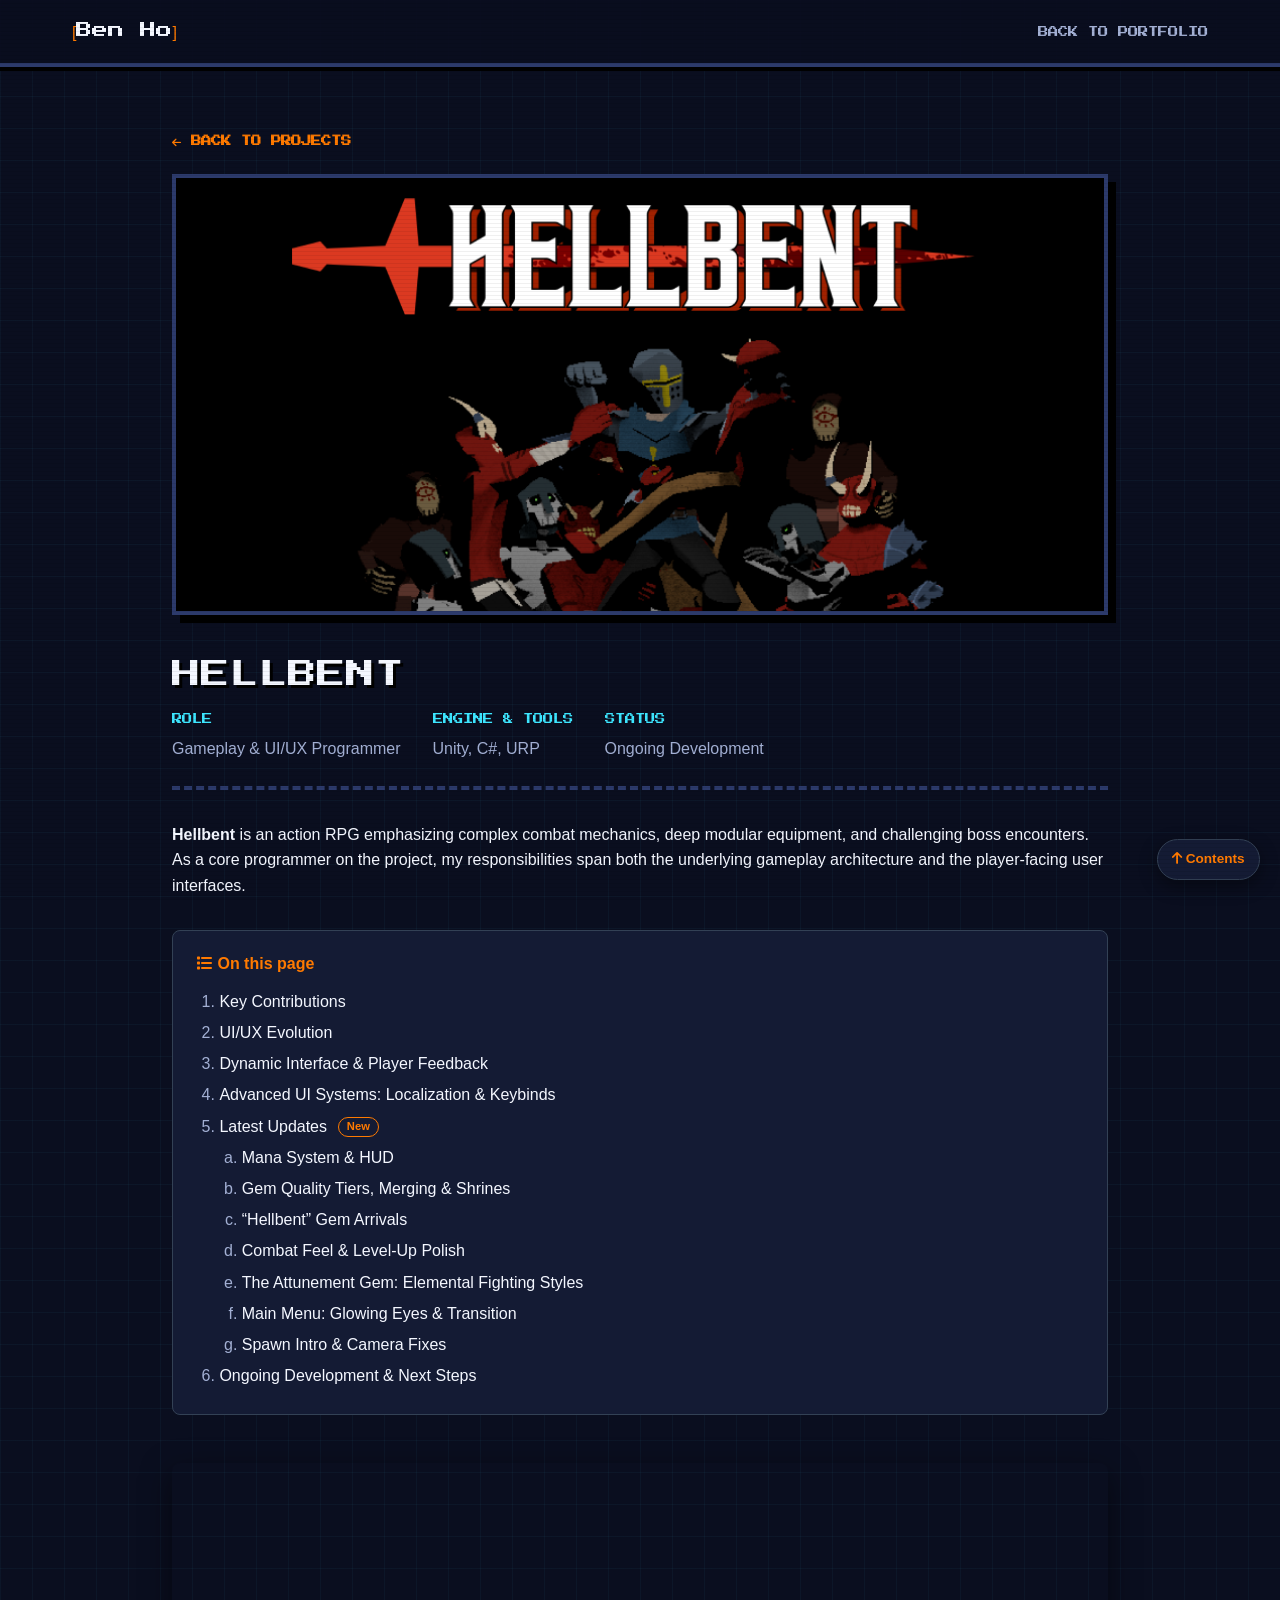
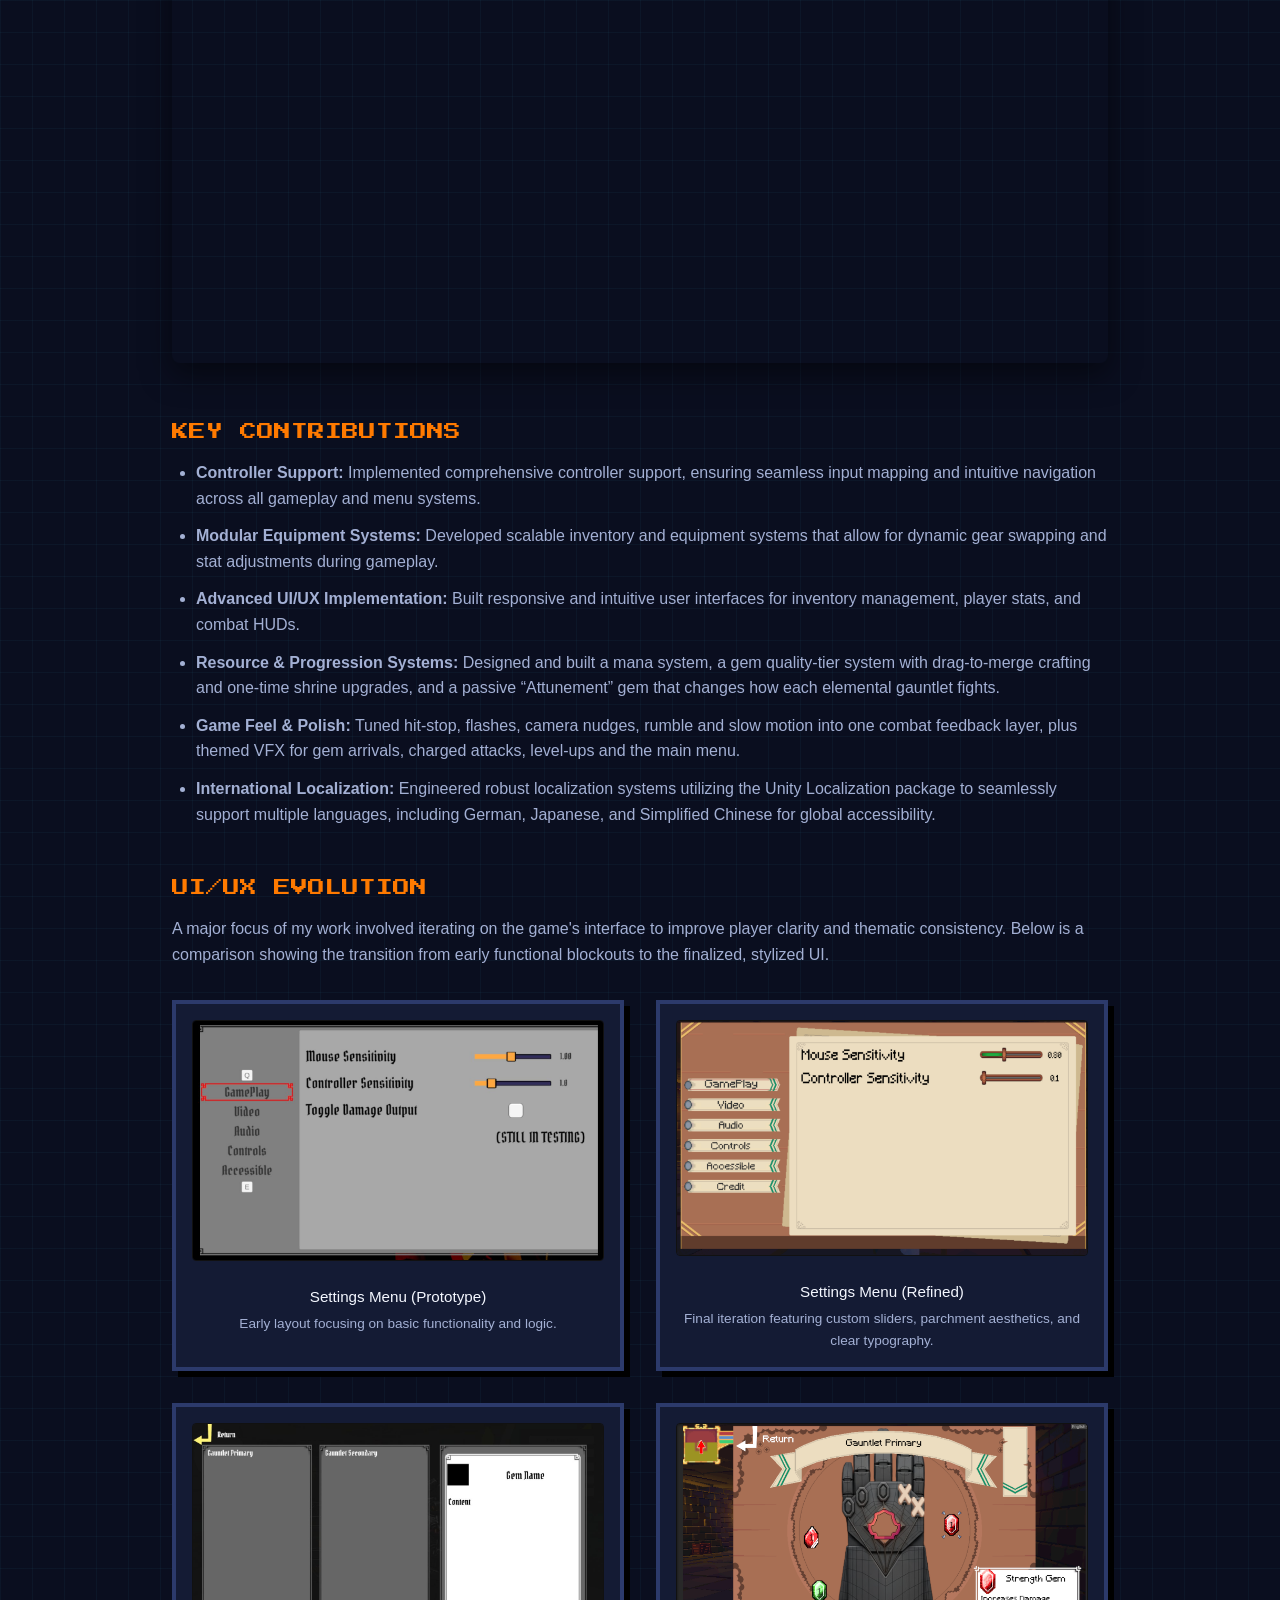
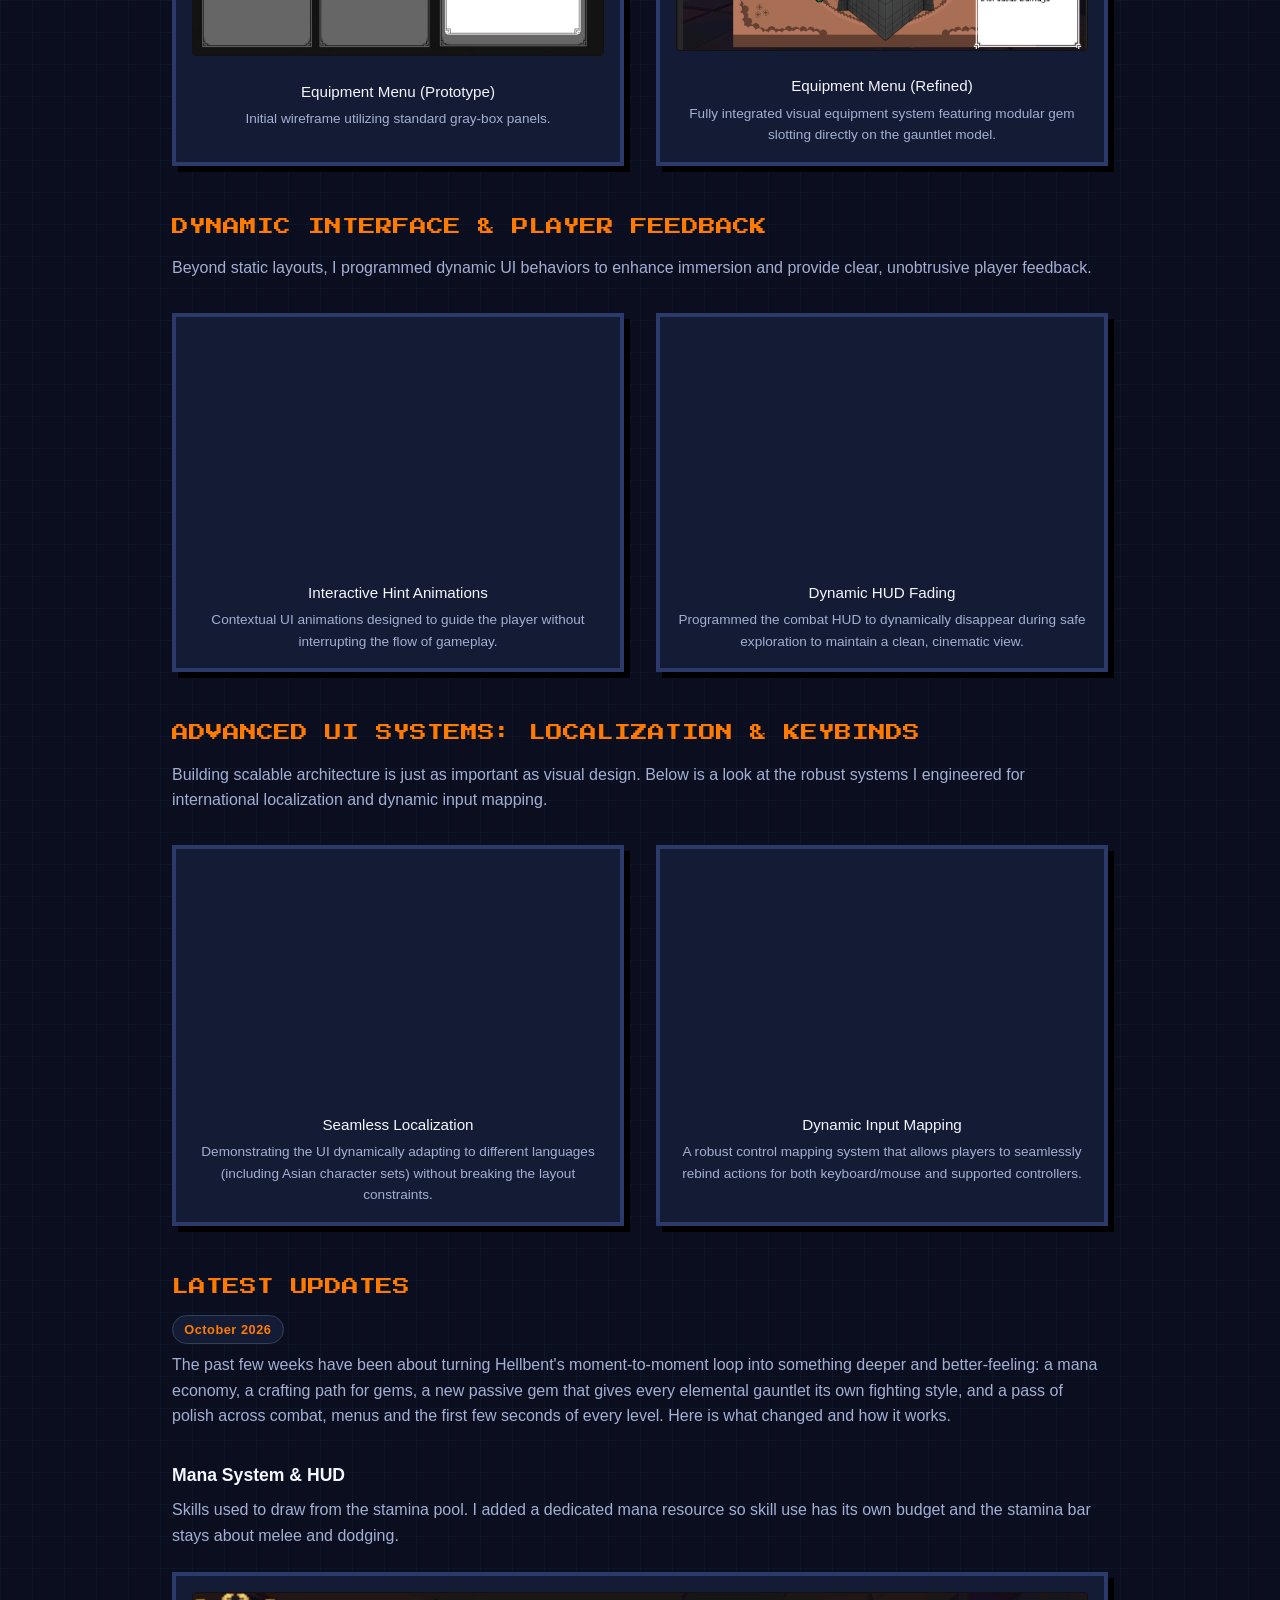
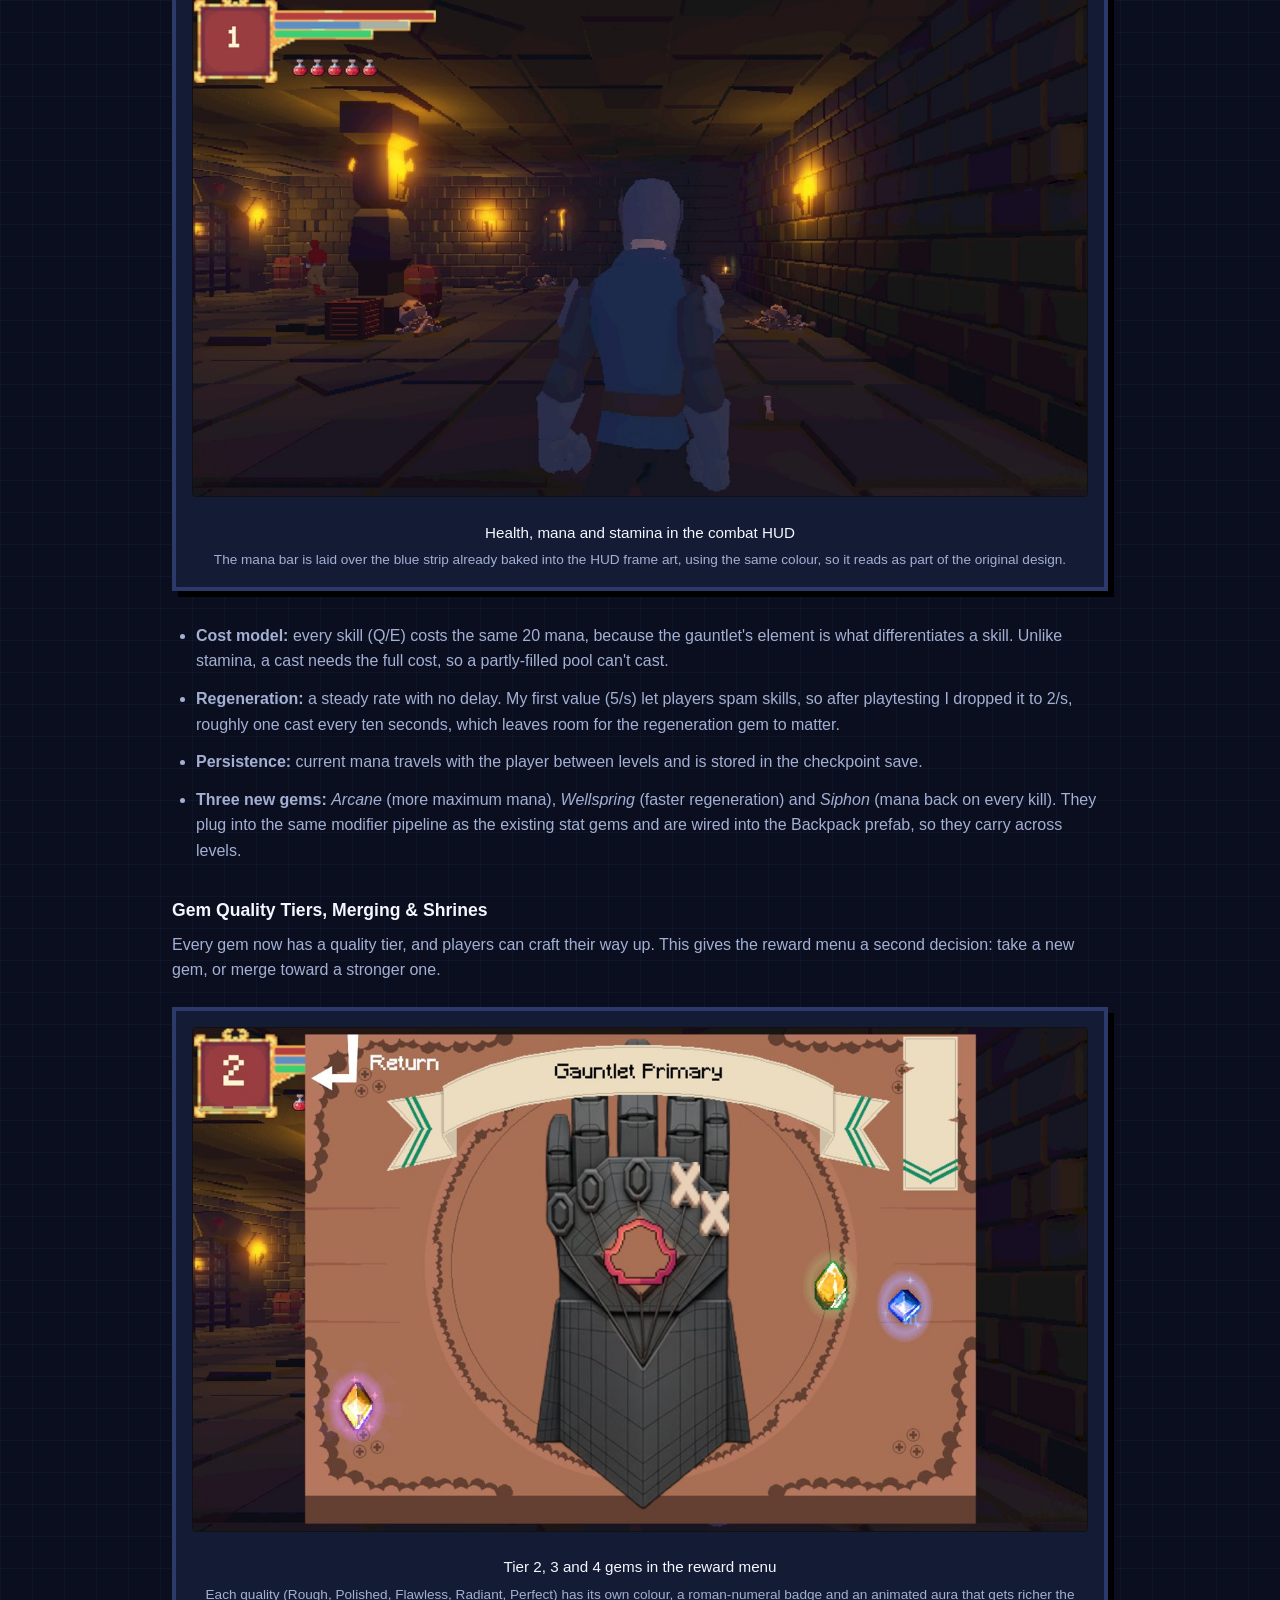
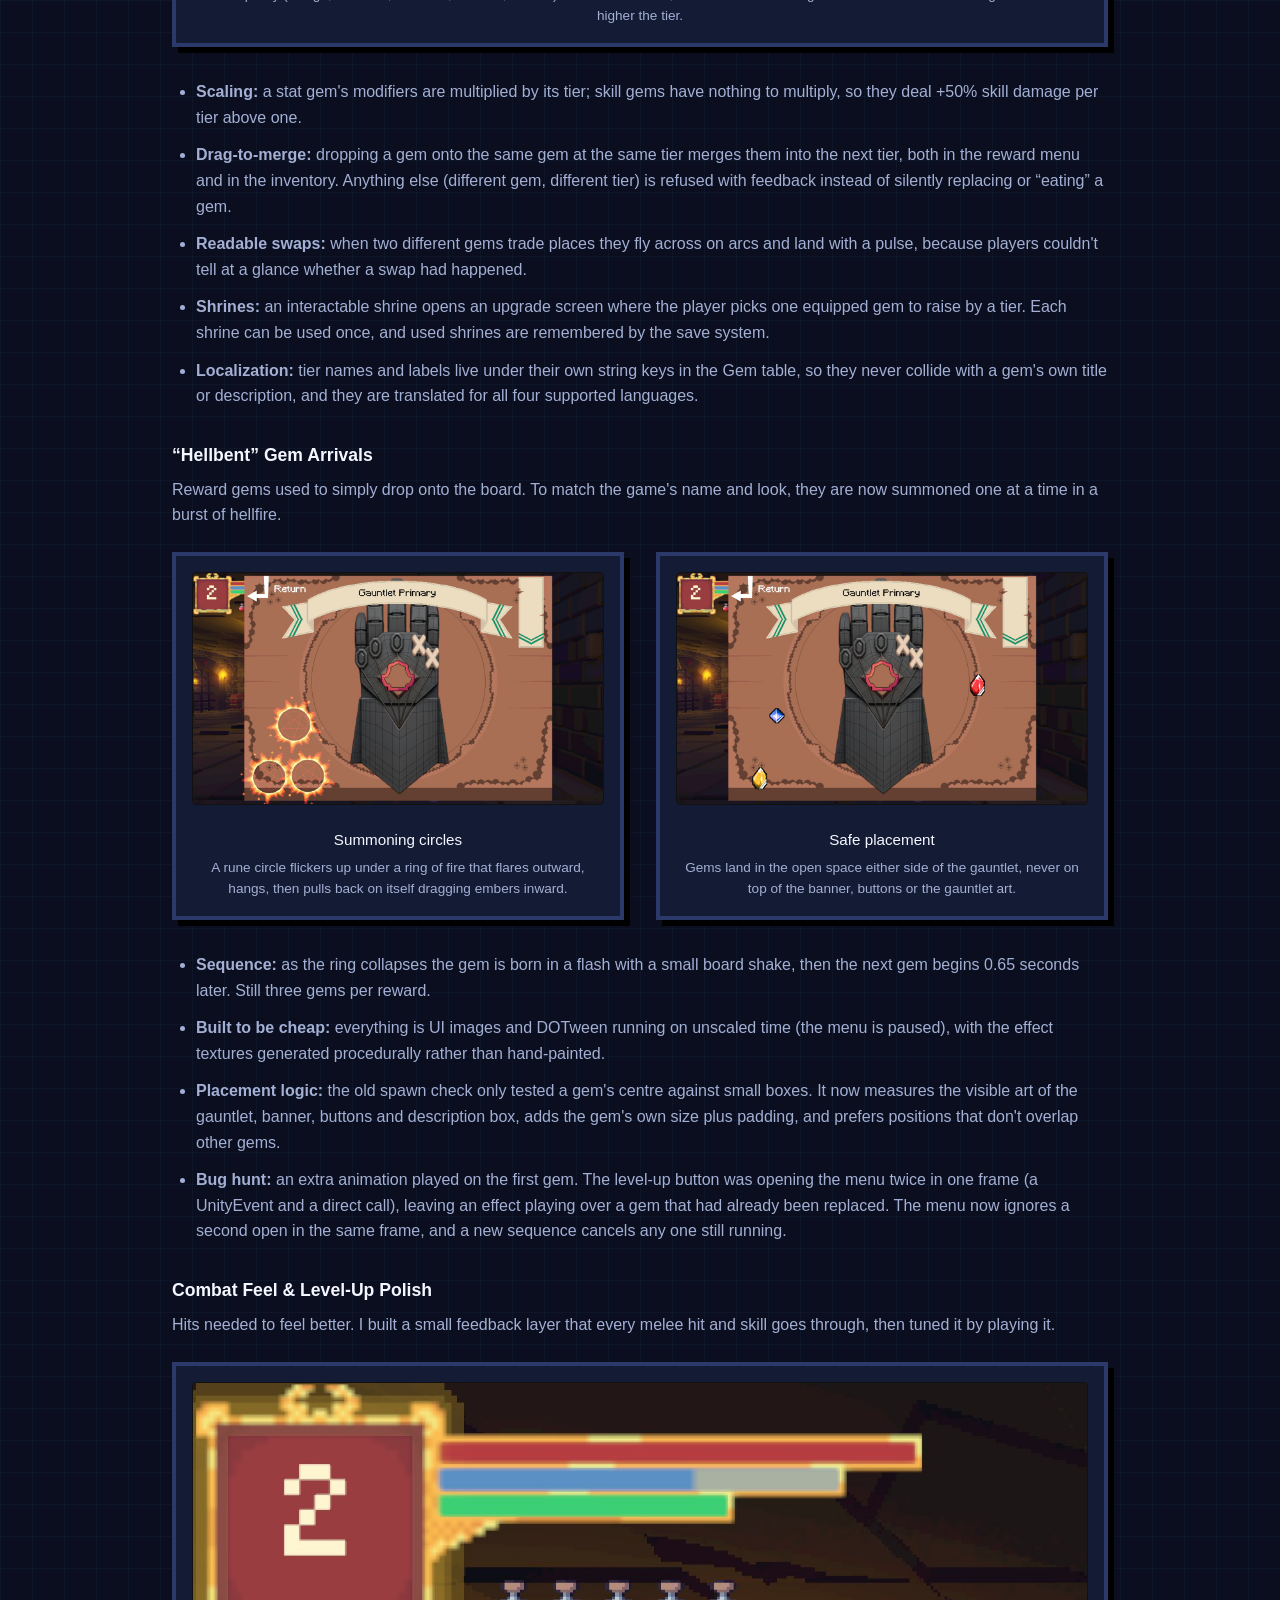
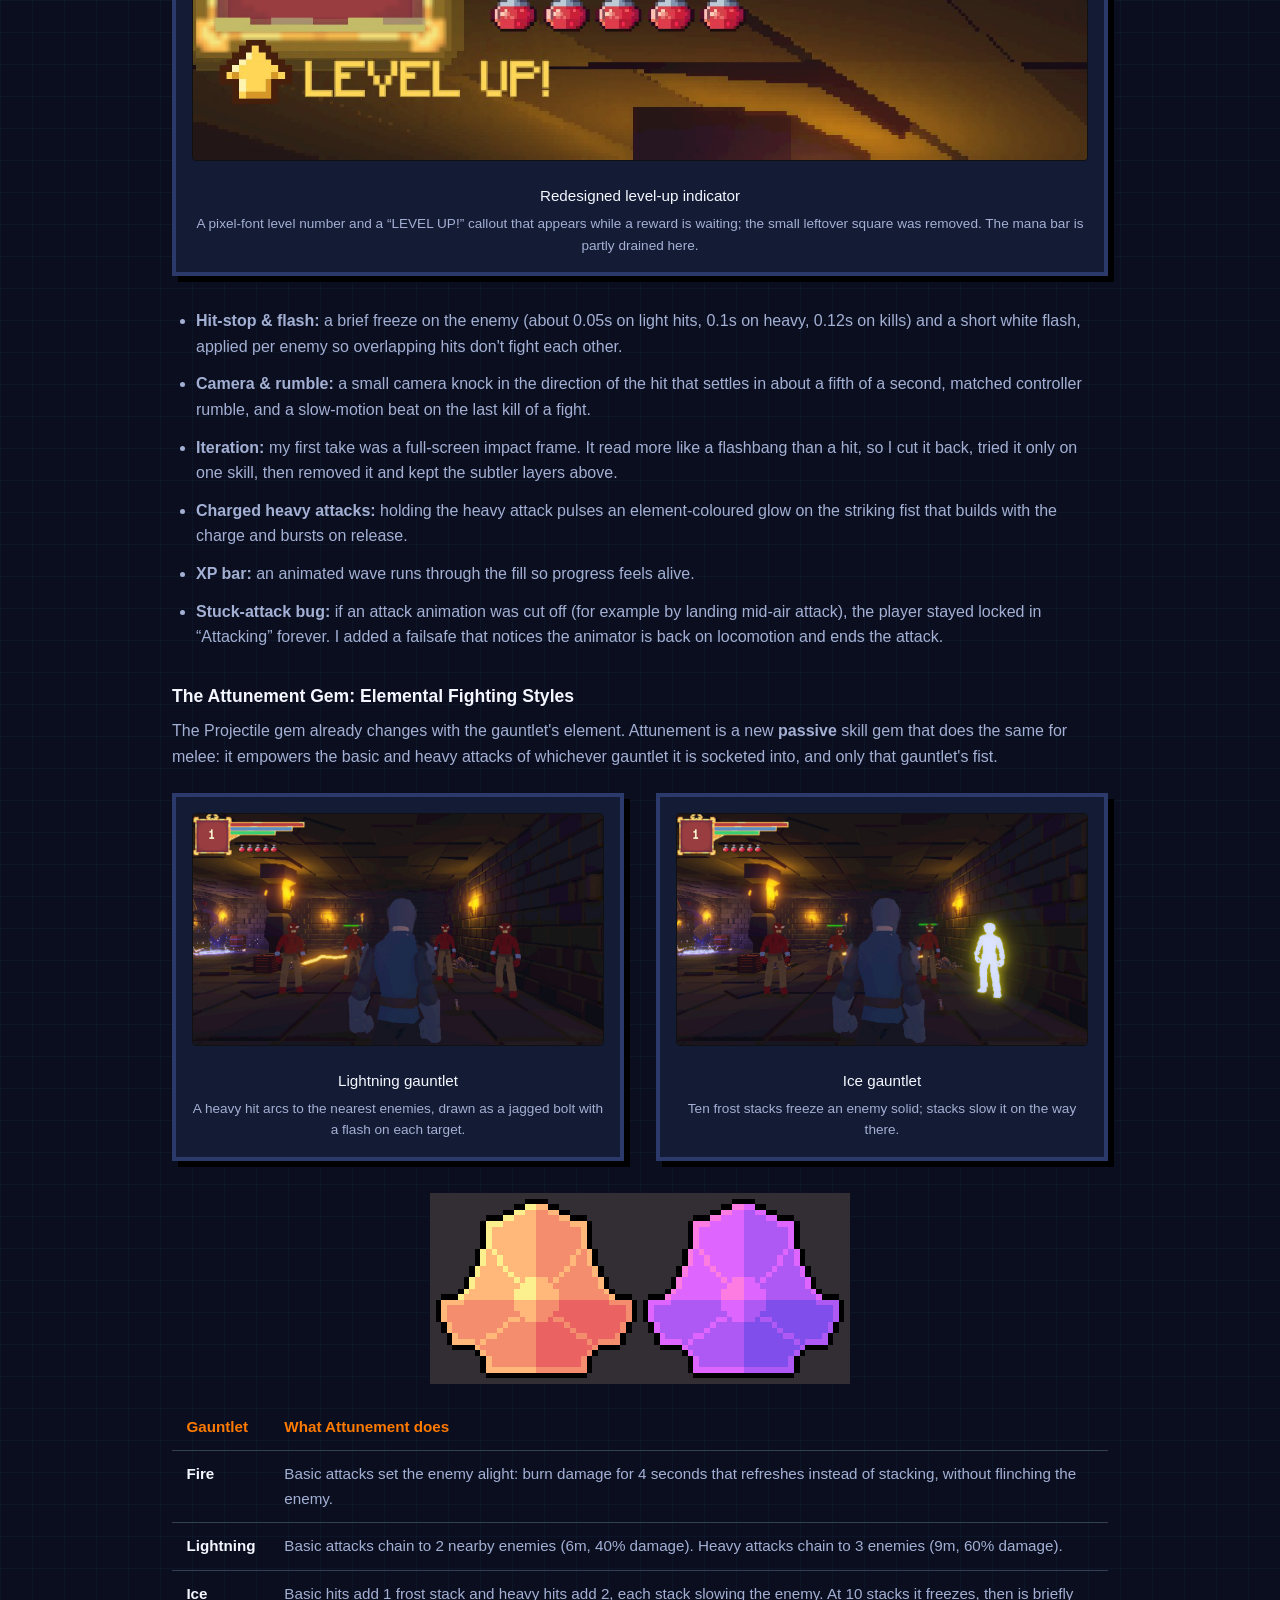
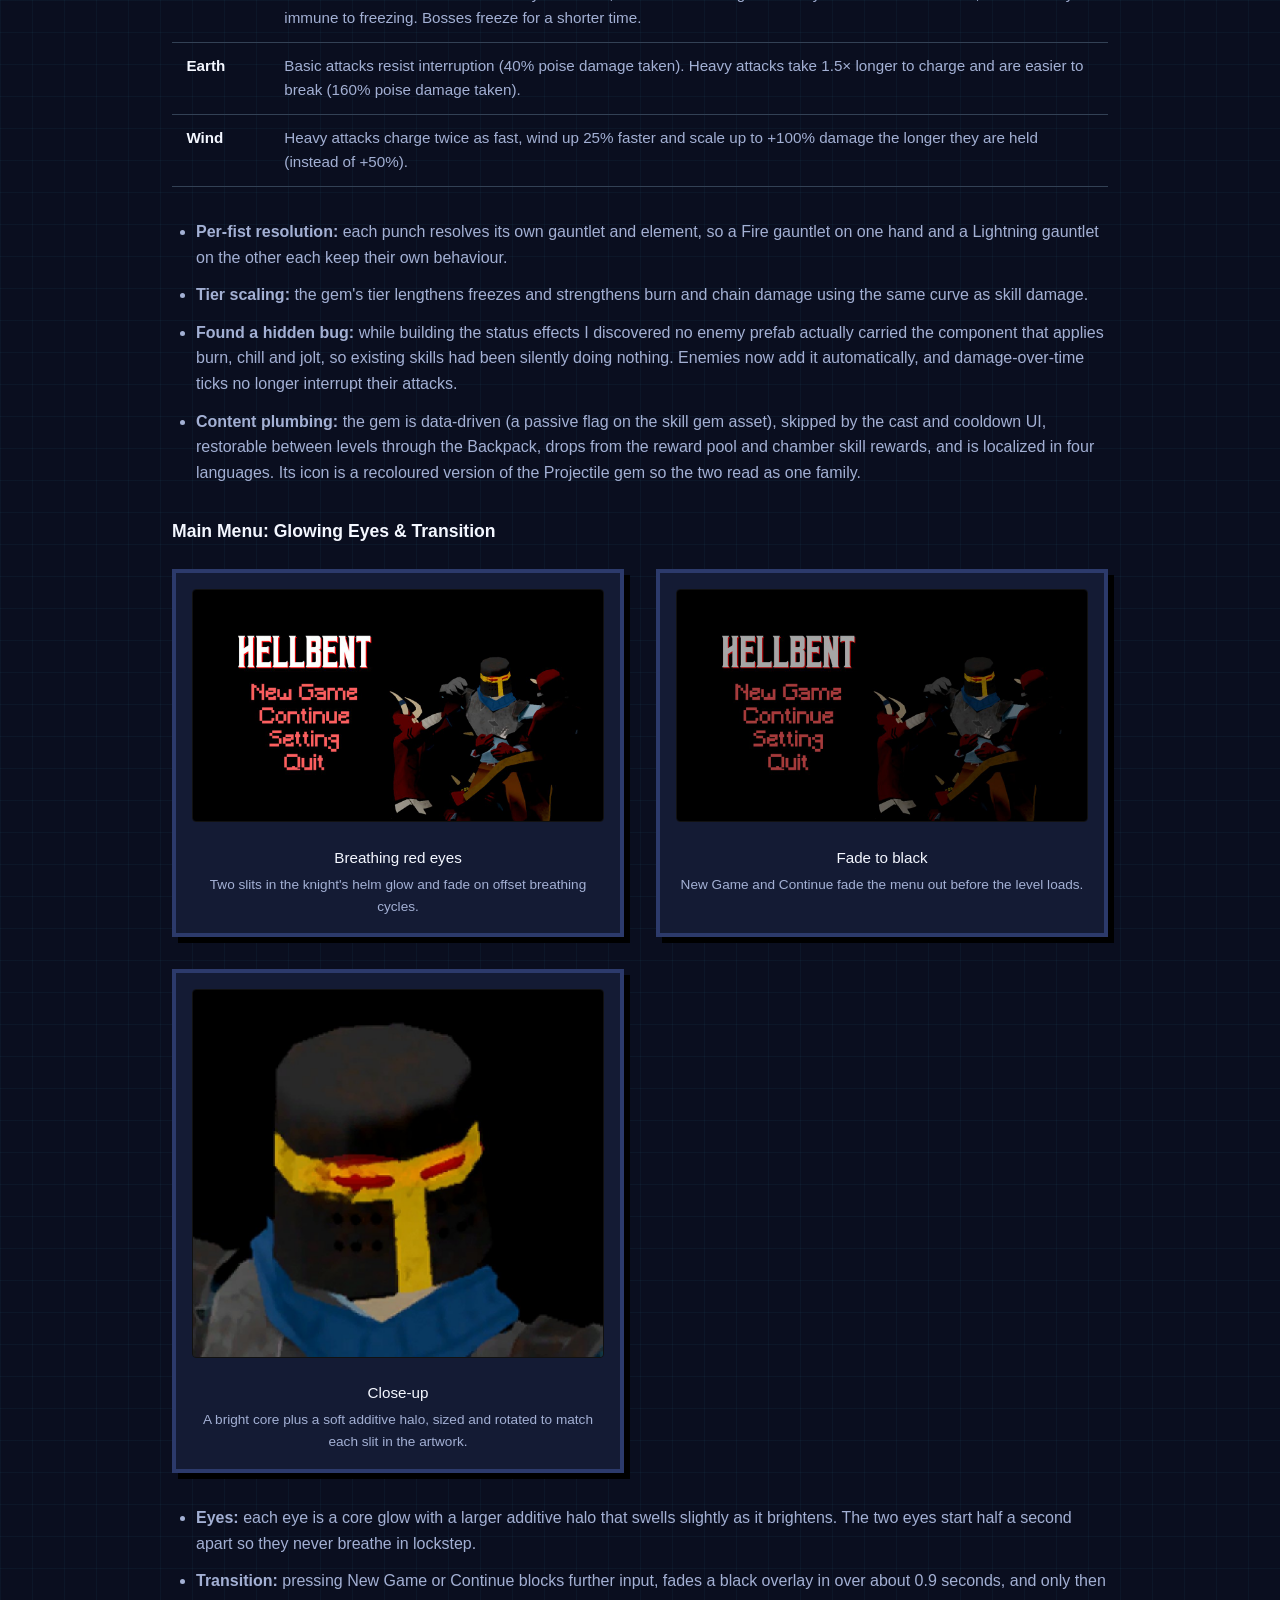
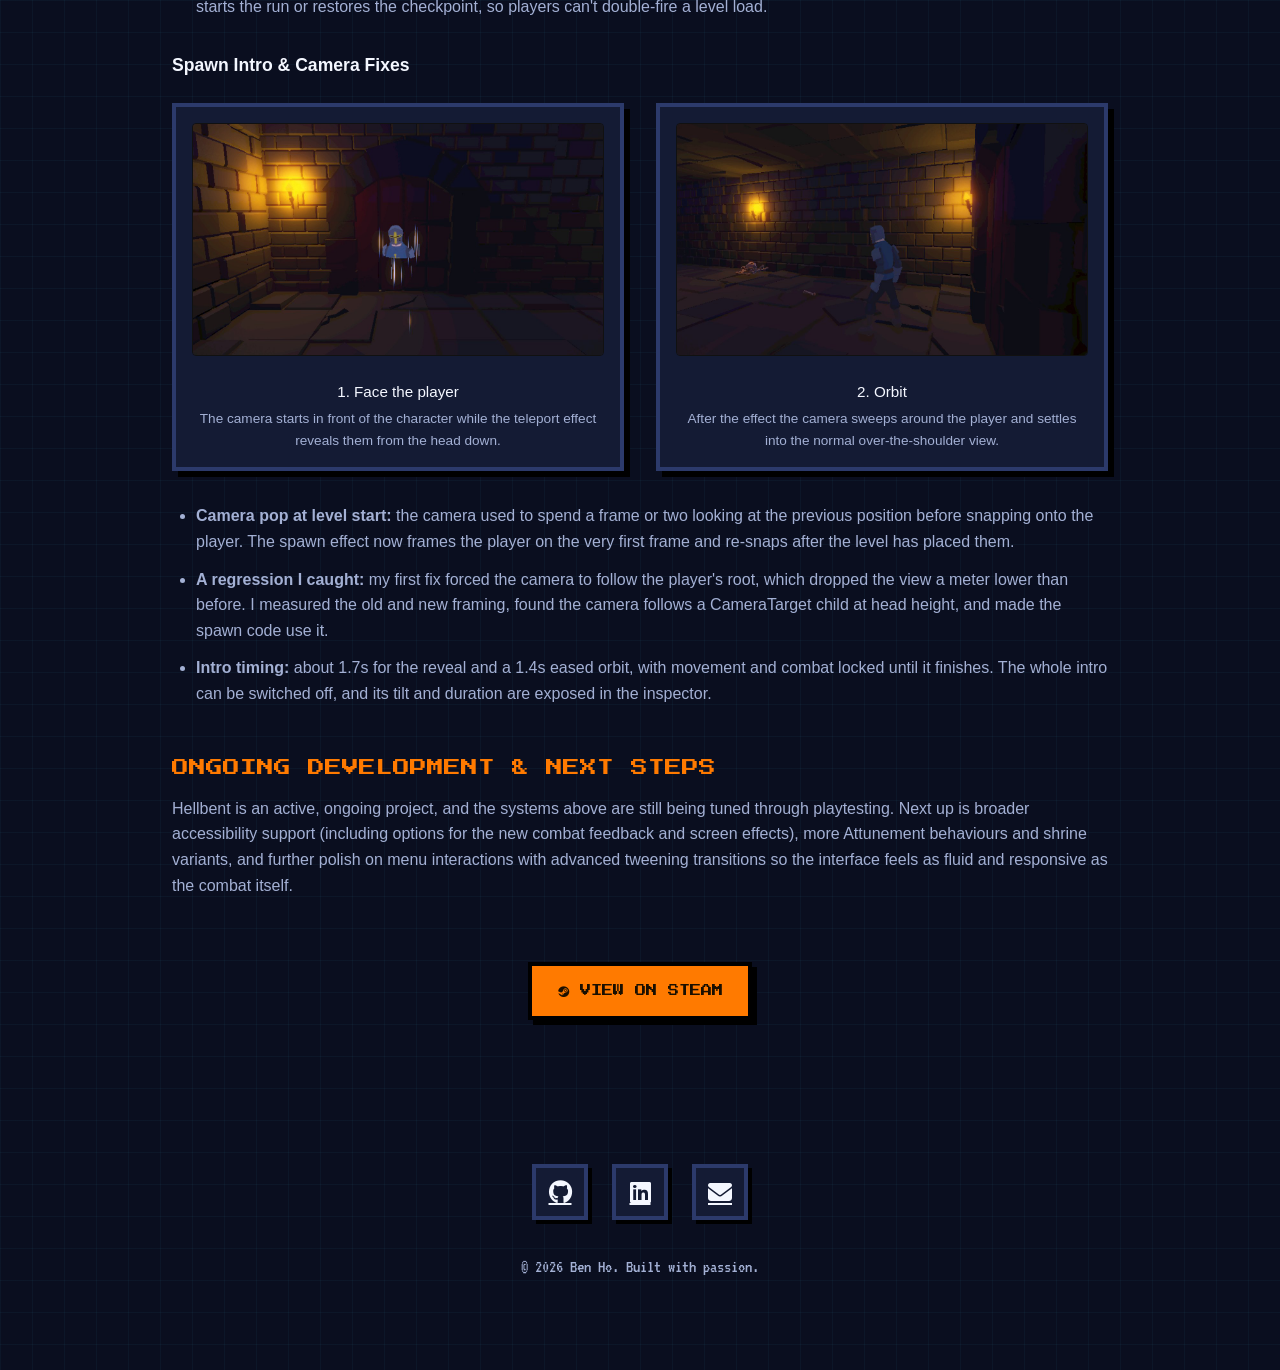
==== commit 610d00ea: "Add context table" ====
--- a/hellbent.html
+++ b/hellbent.html
@@ -41,6 +41,19 @@
         .tuning-table td { color: var(--text-muted); }
         .tuning-table td:first-child { color: var(--text-main); font-weight: 600; white-space: nowrap; }
         .gem-icons { display: block; max-width: 420px; margin: 0 auto 1rem; image-rendering: pixelated; }
+
+        /* Table of contents: every topic is one click away; headings clear the fixed navbar when jumped to */
+        .project-body h3[id], .project-body h4[id], .toc { scroll-margin-top: 6rem; }
+        .toc { background-color: var(--card-bg); border: 1px solid #334155; border-radius: 8px; padding: 1.25rem 1.5rem; margin: 2rem 0; }
+        .toc-title { color: var(--accent-color); font-weight: 600; margin-bottom: 0.75rem; }
+        .toc ol { margin: 0 0 0 1.4rem; color: var(--text-muted); }
+        .toc ol ol { margin-top: 0.35rem; margin-bottom: 0.35rem; list-style-type: lower-alpha; }
+        .toc li { margin-bottom: 0.35rem; }
+        .toc a { color: var(--text-main); text-decoration: none; }
+        .toc a:hover { color: var(--accent-color); }
+        .toc-new { display: inline-block; margin-left: 0.4rem; padding: 0 0.5rem; border-radius: 999px; border: 1px solid var(--accent-color); color: var(--accent-color); font-size: 0.7rem; font-weight: 600; vertical-align: middle; }
+        .toc-fab { position: fixed; right: 1.25rem; bottom: 1.25rem; z-index: 90; background: var(--card-bg); border: 1px solid #334155; color: var(--accent-color); text-decoration: none; font-size: 0.85rem; font-weight: 600; padding: 0.55rem 0.9rem; border-radius: 999px; box-shadow: 0 6px 18px rgba(0,0,0,0.4); }
+        .toc-fab:hover { color: var(--accent-hover); }
     </style>
 </head>
 <body>
@@ -79,11 +92,33 @@
         <div class="project-body">
             <p><strong>Hellbent</strong> is an action RPG emphasizing complex combat mechanics, deep modular equipment, and challenging boss encounters. As a core programmer on the project, my responsibilities span both the underlying gameplay architecture and the player-facing user interfaces.</p>
 
+            <nav class="toc" id="contents" aria-label="On this page">
+                <p class="toc-title"><i class="fa-solid fa-list"></i> On this page</p>
+                <ol>
+                    <li><a href="#key-contributions">Key Contributions</a></li>
+                    <li><a href="#ui-evolution">UI/UX Evolution</a></li>
+                    <li><a href="#dynamic-interface">Dynamic Interface &amp; Player Feedback</a></li>
+                    <li><a href="#advanced-ui">Advanced UI Systems: Localization &amp; Keybinds</a></li>
+                    <li><a href="#latest-updates">Latest Updates <span class="toc-new">New</span></a>
+                        <ol>
+                            <li><a href="#mana">Mana System &amp; HUD</a></li>
+                            <li><a href="#gem-tiers">Gem Quality Tiers, Merging &amp; Shrines</a></li>
+                            <li><a href="#gem-arrivals">&ldquo;Hellbent&rdquo; Gem Arrivals</a></li>
+                            <li><a href="#combat-feel">Combat Feel &amp; Level-Up Polish</a></li>
+                            <li><a href="#attunement">The Attunement Gem: Elemental Fighting Styles</a></li>
+                            <li><a href="#main-menu">Main Menu: Glowing Eyes &amp; Transition</a></li>
+                            <li><a href="#spawn-intro">Spawn Intro &amp; Camera Fixes</a></li>
+                        </ol>
+                    </li>
+                    <li><a href="#next-steps">Ongoing Development &amp; Next Steps</a></li>
+                </ol>
+            </nav>
+
             <div style="margin: 3rem 0;">
                 <iframe width="100%" height="500" src="https://www.youtube.com/embed/2W4Hzh22zmk" title="Hellbent Gameplay Trailer" frameborder="0" allow="accelerometer; autoplay; clipboard-write; encrypted-media; gyroscope; picture-in-picture; web-share" allowfullscreen style="border-radius: 8px; box-shadow: 0 10px 30px rgba(0,0,0,0.5);"></iframe>
             </div>
 
-            <h3>Key Contributions</h3>
+            <h3 id="key-contributions">Key Contributions</h3>
             <ul>
                 <li><strong>Controller Support:</strong> Implemented comprehensive controller support, ensuring seamless input mapping and intuitive navigation across all gameplay and menu systems.</li>
                 <li><strong>Modular Equipment Systems:</strong> Developed scalable inventory and equipment systems that allow for dynamic gear swapping and stat adjustments during gameplay.</li>
@@ -93,7 +128,7 @@
                 <li><strong>International Localization:</strong> Engineered robust localization systems utilizing the Unity Localization package to seamlessly support multiple languages, including German, Japanese, and Simplified Chinese for global accessibility.</li>
             </ul>
 
-            <h3>UI/UX Evolution</h3>
+            <h3 id="ui-evolution">UI/UX Evolution</h3>
             <p style="color: var(--text-muted); margin-bottom: 2rem;">A major focus of my work involved iterating on the game's interface to improve player clarity and thematic consistency. Below is a comparison showing the transition from early functional blockouts to the finalized, stylized UI.</p>
 
             <div class="ui-gallery">
@@ -122,7 +157,7 @@
                 </div>
             </div>
 
-            <h3>Dynamic Interface & Player Feedback</h3>
+            <h3 id="dynamic-interface">Dynamic Interface & Player Feedback</h3>
             <p style="color: var(--text-muted); margin-bottom: 2rem;">Beyond static layouts, I programmed dynamic UI behaviors to enhance immersion and provide clear, unobtrusive player feedback.</p>
 
             <div class="video-gallery">
@@ -138,7 +173,7 @@
                 </div>
             </div>
 
-            <h3>Advanced UI Systems: Localization & Keybinds</h3>
+            <h3 id="advanced-ui">Advanced UI Systems: Localization & Keybinds</h3>
             <p style="color: var(--text-muted); margin-bottom: 2rem;">Building scalable architecture is just as important as visual design. Below is a look at the robust systems I engineered for international localization and dynamic input mapping.</p>
 
             <div class="video-gallery">
@@ -154,11 +189,11 @@
                 </div>
             </div>
 
-            <h3>Latest Updates</h3>
+            <h3 id="latest-updates">Latest Updates</h3>
             <span class="update-badge">October 2026</span>
             <p style="color: var(--text-muted); margin-bottom: 1rem;">The past few weeks have been about turning Hellbent's moment-to-moment loop into something deeper and better-feeling: a mana economy, a crafting path for gems, a new passive gem that gives every elemental gauntlet its own fighting style, and a pass of polish across combat, menus and the first few seconds of every level. Here is what changed and how it works.</p>
 
-            <h4>Mana System &amp; HUD</h4>
+            <h4 id="mana">Mana System &amp; HUD</h4>
             <p style="color: var(--text-muted); margin-bottom: 1rem;">Skills used to draw from the stamina pool. I added a dedicated mana resource so skill use has its own budget and the stamina bar stays about melee and dodging.</p>
             <div class="ui-gallery">
                 <div class="ui-item wide">
@@ -174,7 +209,7 @@
                 <li><strong>Three new gems:</strong> <em>Arcane</em> (more maximum mana), <em>Wellspring</em> (faster regeneration) and <em>Siphon</em> (mana back on every kill). They plug into the same modifier pipeline as the existing stat gems and are wired into the Backpack prefab, so they carry across levels.</li>
             </ul>
 
-            <h4>Gem Quality Tiers, Merging &amp; Shrines</h4>
+            <h4 id="gem-tiers">Gem Quality Tiers, Merging &amp; Shrines</h4>
             <p style="color: var(--text-muted); margin-bottom: 1rem;">Every gem now has a quality tier, and players can craft their way up. This gives the reward menu a second decision: take a new gem, or merge toward a stronger one.</p>
             <div class="ui-gallery">
                 <div class="ui-item wide">
@@ -191,7 +226,7 @@
                 <li><strong>Localization:</strong> tier names and labels live under their own string keys in the Gem table, so they never collide with a gem's own title or description, and they are translated for all four supported languages.</li>
             </ul>
 
-            <h4>&ldquo;Hellbent&rdquo; Gem Arrivals</h4>
+            <h4 id="gem-arrivals">&ldquo;Hellbent&rdquo; Gem Arrivals</h4>
             <p style="color: var(--text-muted); margin-bottom: 1rem;">Reward gems used to simply drop onto the board. To match the game's name and look, they are now summoned one at a time in a burst of hellfire.</p>
             <div class="ui-gallery">
                 <div class="ui-item">
@@ -212,7 +247,7 @@
                 <li><strong>Bug hunt:</strong> an extra animation played on the first gem. The level-up button was opening the menu twice in one frame (a UnityEvent and a direct call), leaving an effect playing over a gem that had already been replaced. The menu now ignores a second open in the same frame, and a new sequence cancels any one still running.</li>
             </ul>
 
-            <h4>Combat Feel &amp; Level-Up Polish</h4>
+            <h4 id="combat-feel">Combat Feel &amp; Level-Up Polish</h4>
             <p style="color: var(--text-muted); margin-bottom: 1rem;">Hits needed to feel better. I built a small feedback layer that every melee hit and skill goes through, then tuned it by playing it.</p>
             <div class="ui-gallery">
                 <div class="ui-item wide">
@@ -230,7 +265,7 @@
                 <li><strong>Stuck-attack bug:</strong> if an attack animation was cut off (for example by landing mid-air attack), the player stayed locked in &ldquo;Attacking&rdquo; forever. I added a failsafe that notices the animator is back on locomotion and ends the attack.</li>
             </ul>
 
-            <h4>The Attunement Gem: Elemental Fighting Styles</h4>
+            <h4 id="attunement">The Attunement Gem: Elemental Fighting Styles</h4>
             <p style="color: var(--text-muted); margin-bottom: 1rem;">The Projectile gem already changes with the gauntlet's element. Attunement is a new <strong>passive</strong> skill gem that does the same for melee: it empowers the basic and heavy attacks of whichever gauntlet it is socketed into, and only that gauntlet's fist.</p>
             <div class="ui-gallery">
                 <div class="ui-item">
@@ -262,7 +297,7 @@
                 <li><strong>Content plumbing:</strong> the gem is data-driven (a passive flag on the skill gem asset), skipped by the cast and cooldown UI, restorable between levels through the Backpack, drops from the reward pool and chamber skill rewards, and is localized in four languages. Its icon is a recoloured version of the Projectile gem so the two read as one family.</li>
             </ul>
 
-            <h4>Main Menu: Glowing Eyes &amp; Transition</h4>
+            <h4 id="main-menu">Main Menu: Glowing Eyes &amp; Transition</h4>
             <div class="ui-gallery">
                 <div class="ui-item">
                     <img src="hellbent-menu.jpg" alt="The Hellbent main menu with the knight's eyes glowing red" loading="lazy">
@@ -285,7 +320,7 @@
                 <li><strong>Transition:</strong> pressing New Game or Continue blocks further input, fades a black overlay in over about 0.9 seconds, and only then starts the run or restores the checkpoint, so players can't double-fire a level load.</li>
             </ul>
 
-            <h4>Spawn Intro &amp; Camera Fixes</h4>
+            <h4 id="spawn-intro">Spawn Intro &amp; Camera Fixes</h4>
             <div class="ui-gallery">
                 <div class="ui-item">
                     <img src="hellbent-intro-reveal.jpg" alt="The knight being revealed from the head down by the teleport effect, seen from the front" loading="lazy">
@@ -304,7 +339,7 @@
                 <li><strong>Intro timing:</strong> about 1.7s for the reveal and a 1.4s eased orbit, with movement and combat locked until it finishes. The whole intro can be switched off, and its tilt and duration are exposed in the inspector.</li>
             </ul>
 
-            <h3>Ongoing Development &amp; Next Steps</h3>
+            <h3 id="next-steps">Ongoing Development &amp; Next Steps</h3>
             <p style="color: var(--text-muted); margin-bottom: 2rem;">Hellbent is an active, ongoing project, and the systems above are still being tuned through playtesting. Next up is broader accessibility support (including options for the new combat feedback and screen effects), more Attunement behaviours and shrine variants, and further polish on menu interactions with advanced tweening transitions so the interface feels as fluid and responsive as the combat itself.</p>
 
             <div style="margin-top: 4rem; text-align: center;">
@@ -312,6 +347,8 @@
             </div>
         </div>
     </section>
+
+    <a href="#contents" class="toc-fab" aria-label="Back to the contents list"><i class="fa-solid fa-arrow-up"></i> Contents</a>
 
     <footer id="contact">
         <div class="social-links">
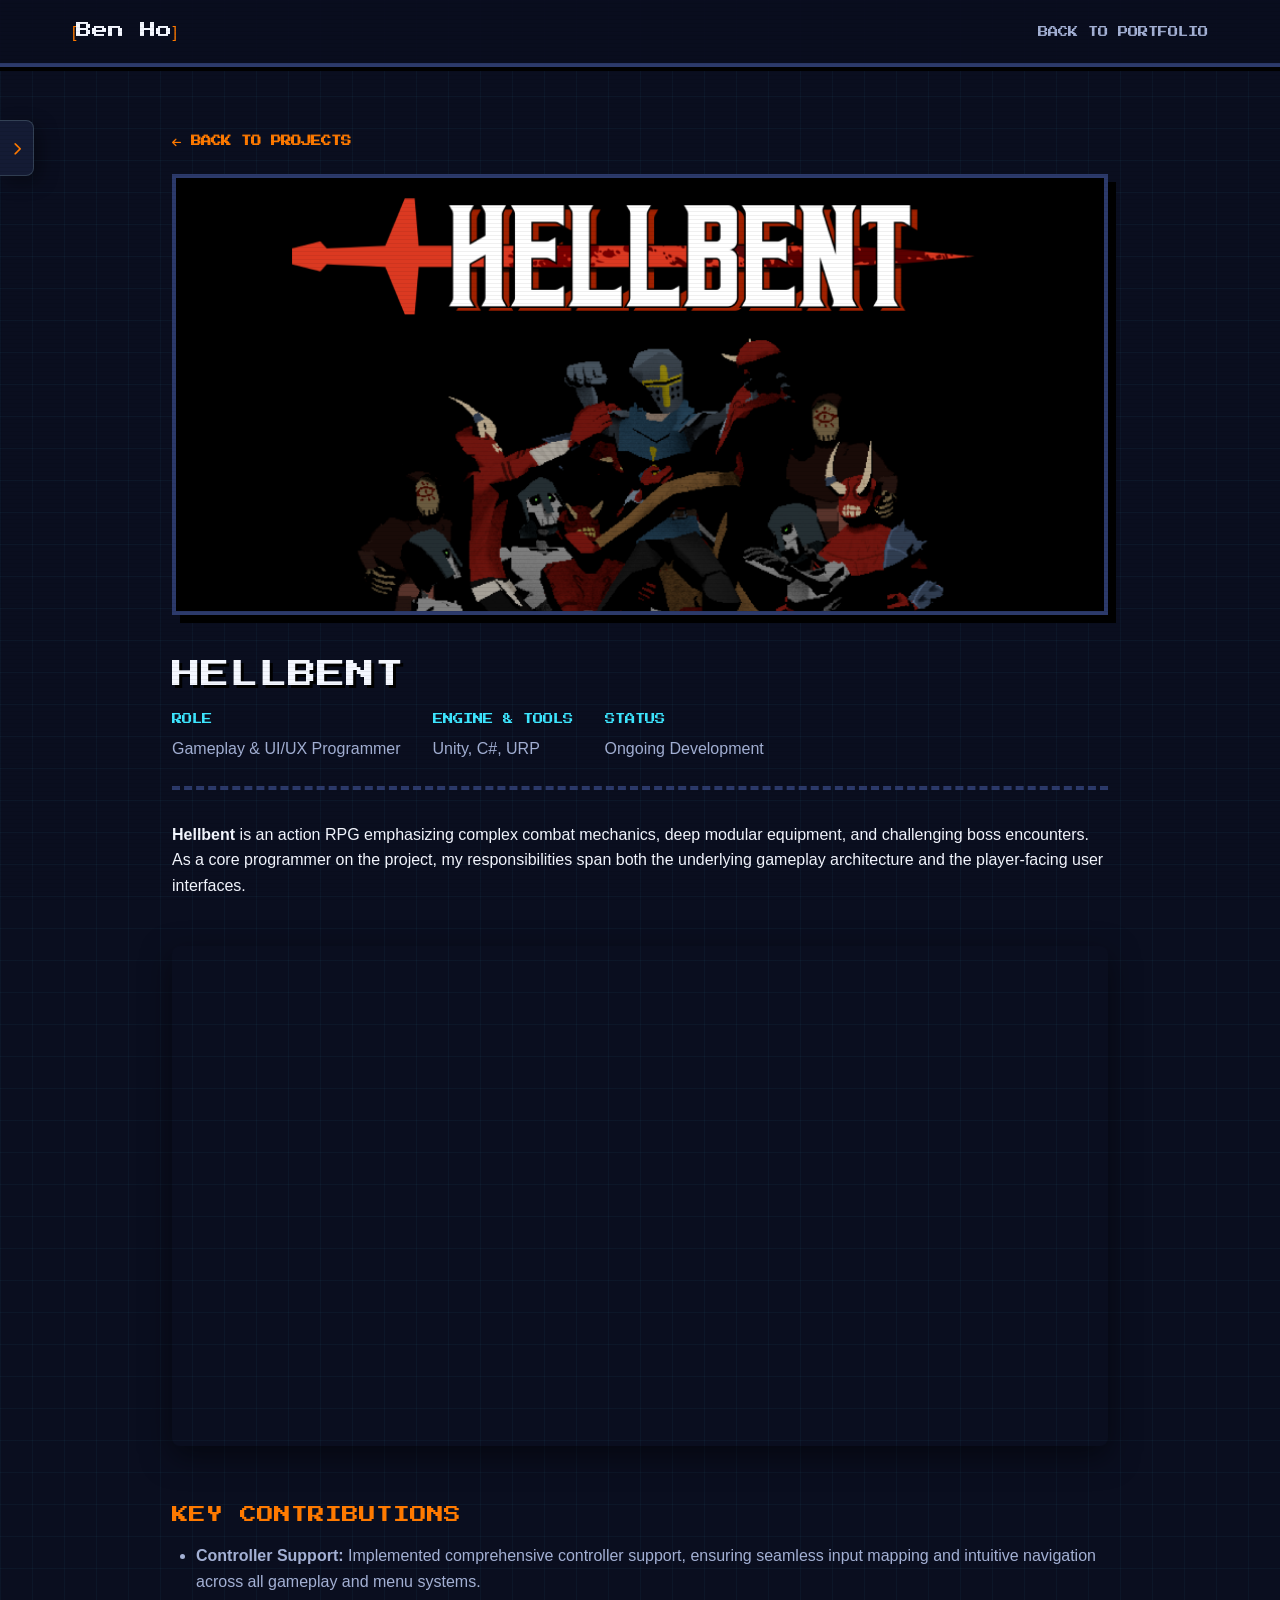
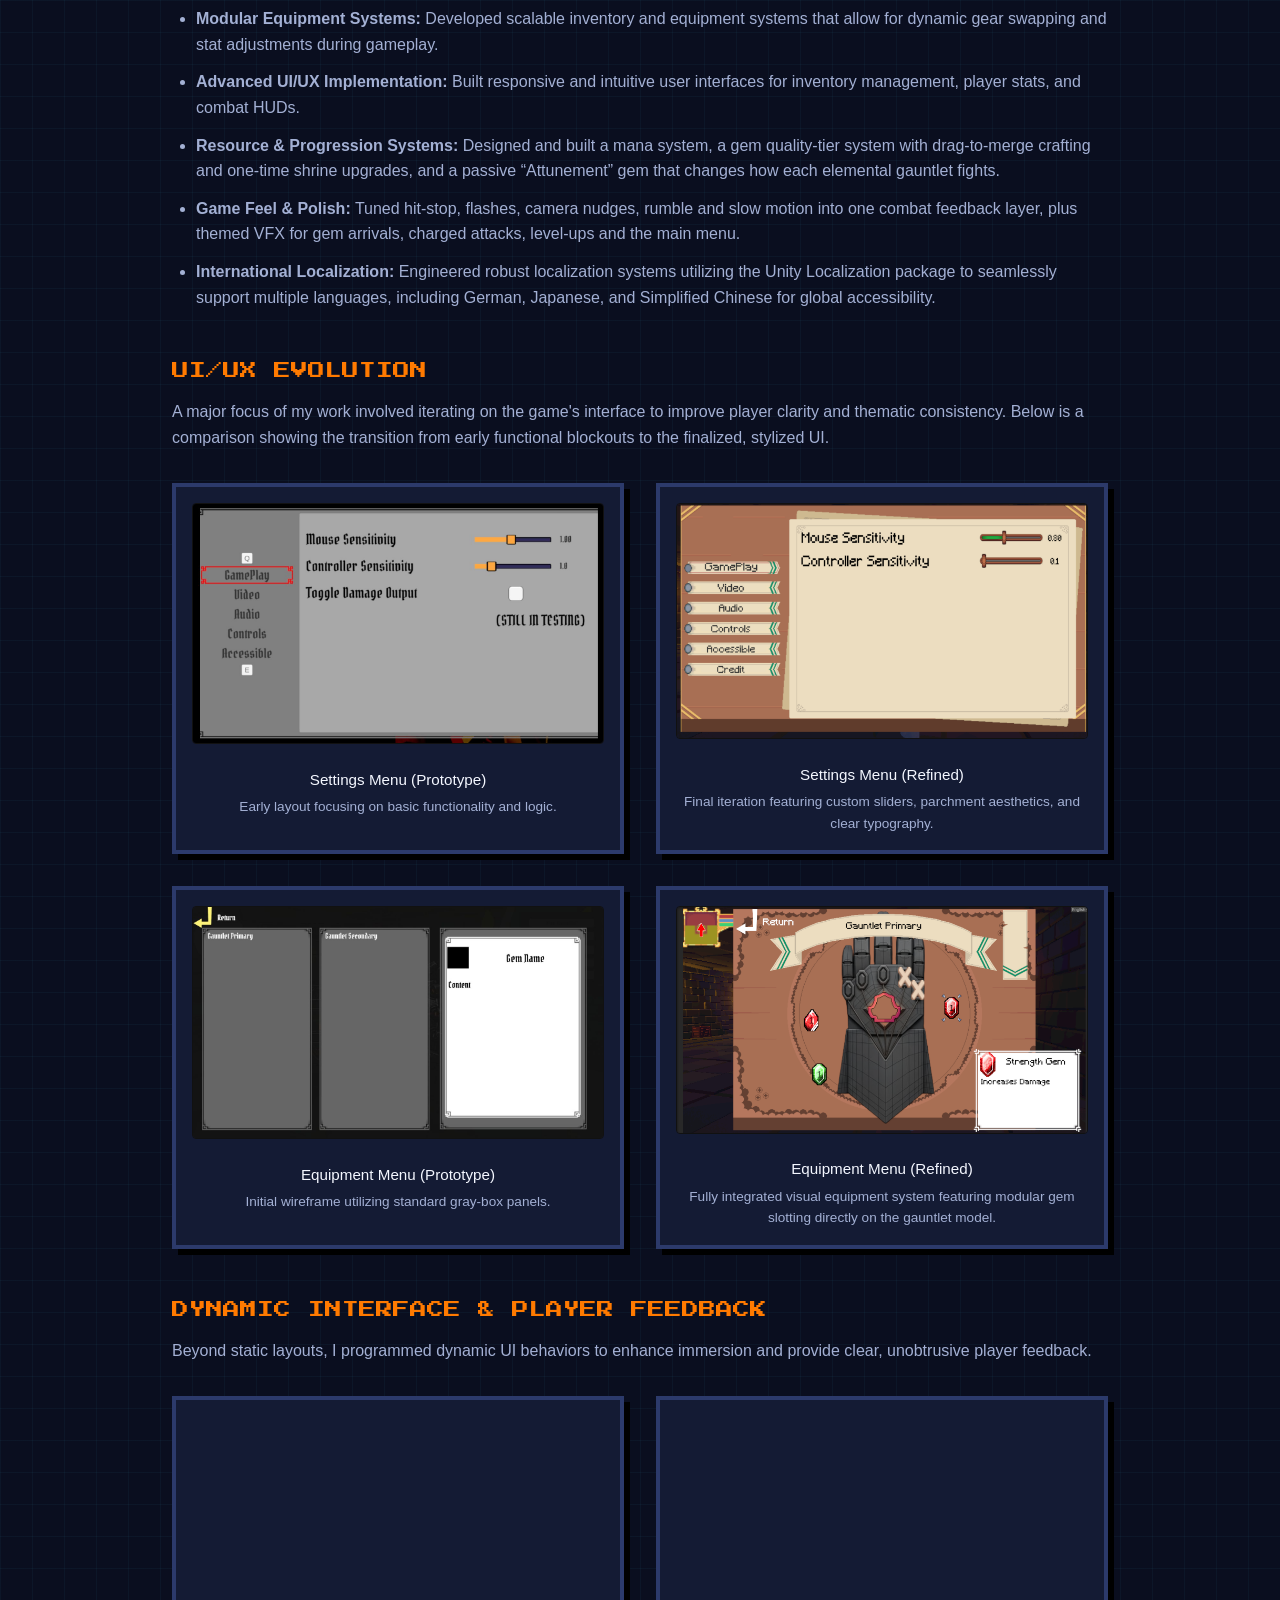
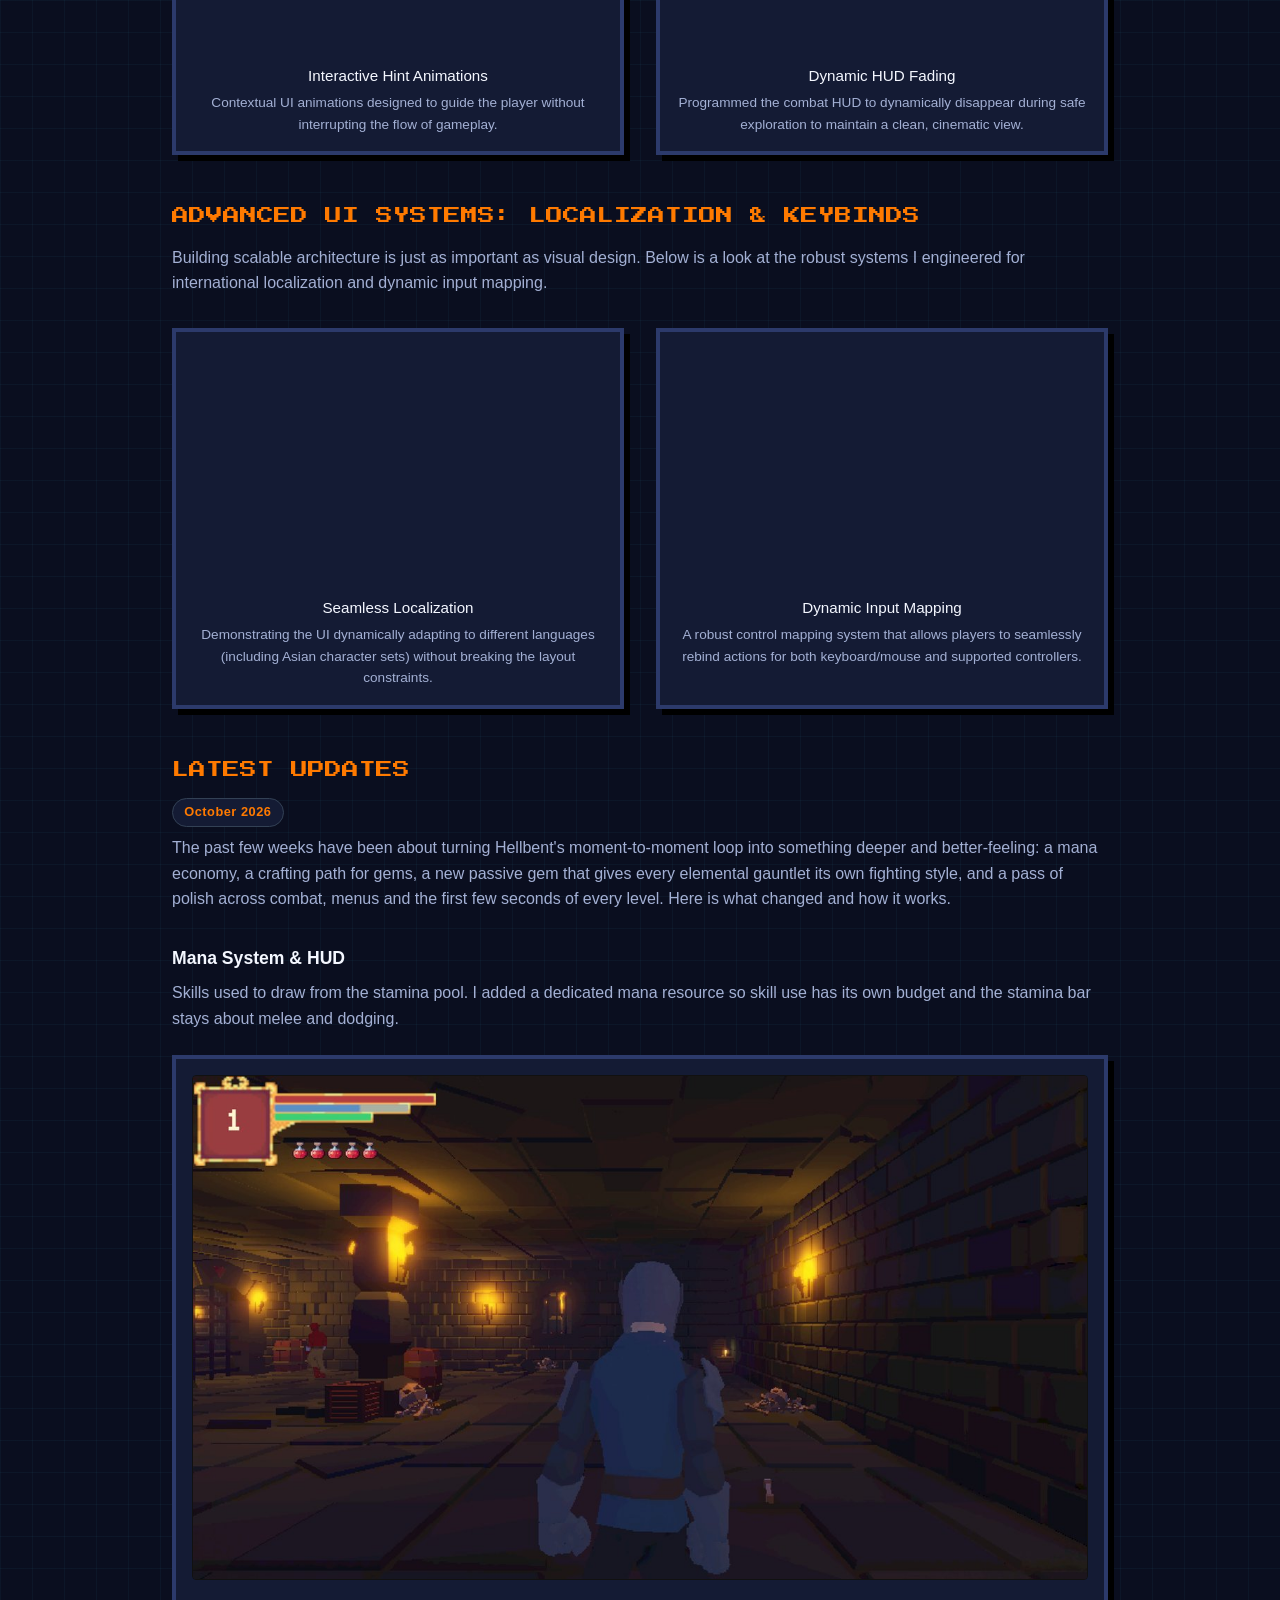
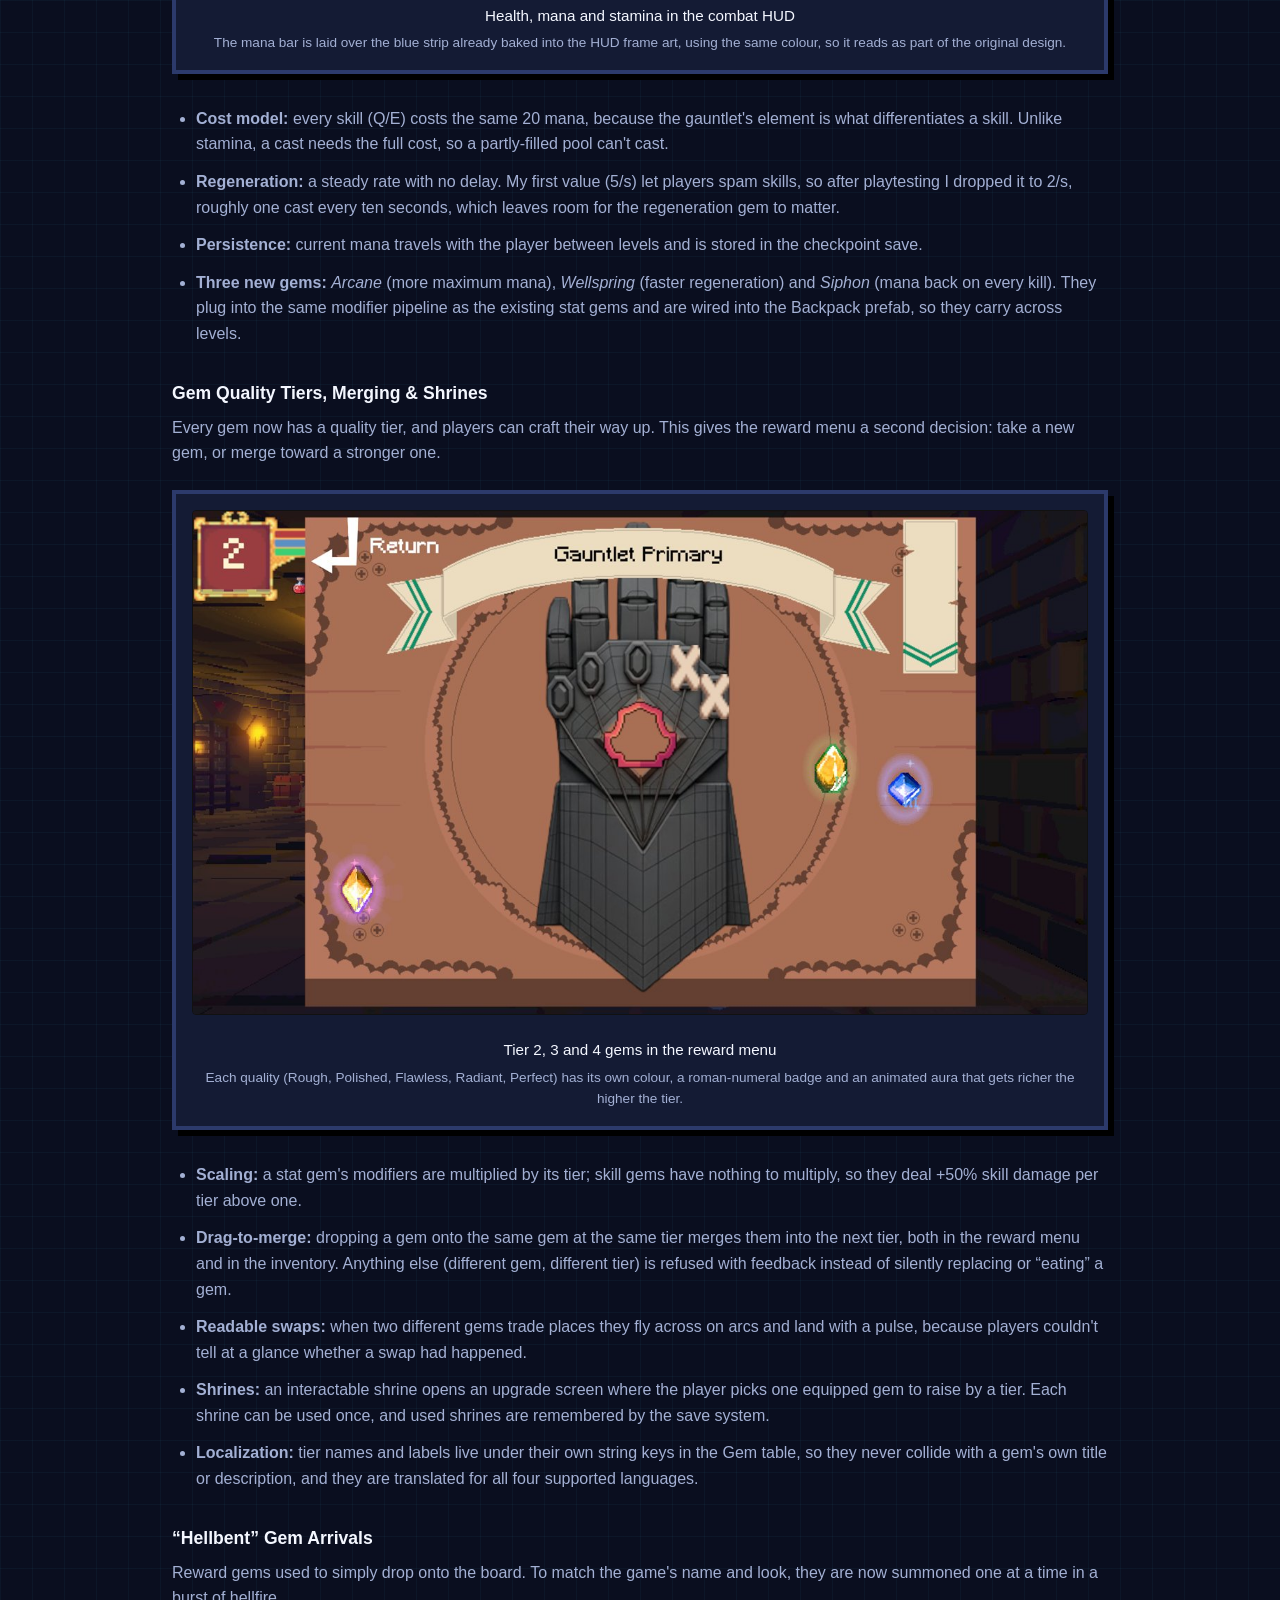
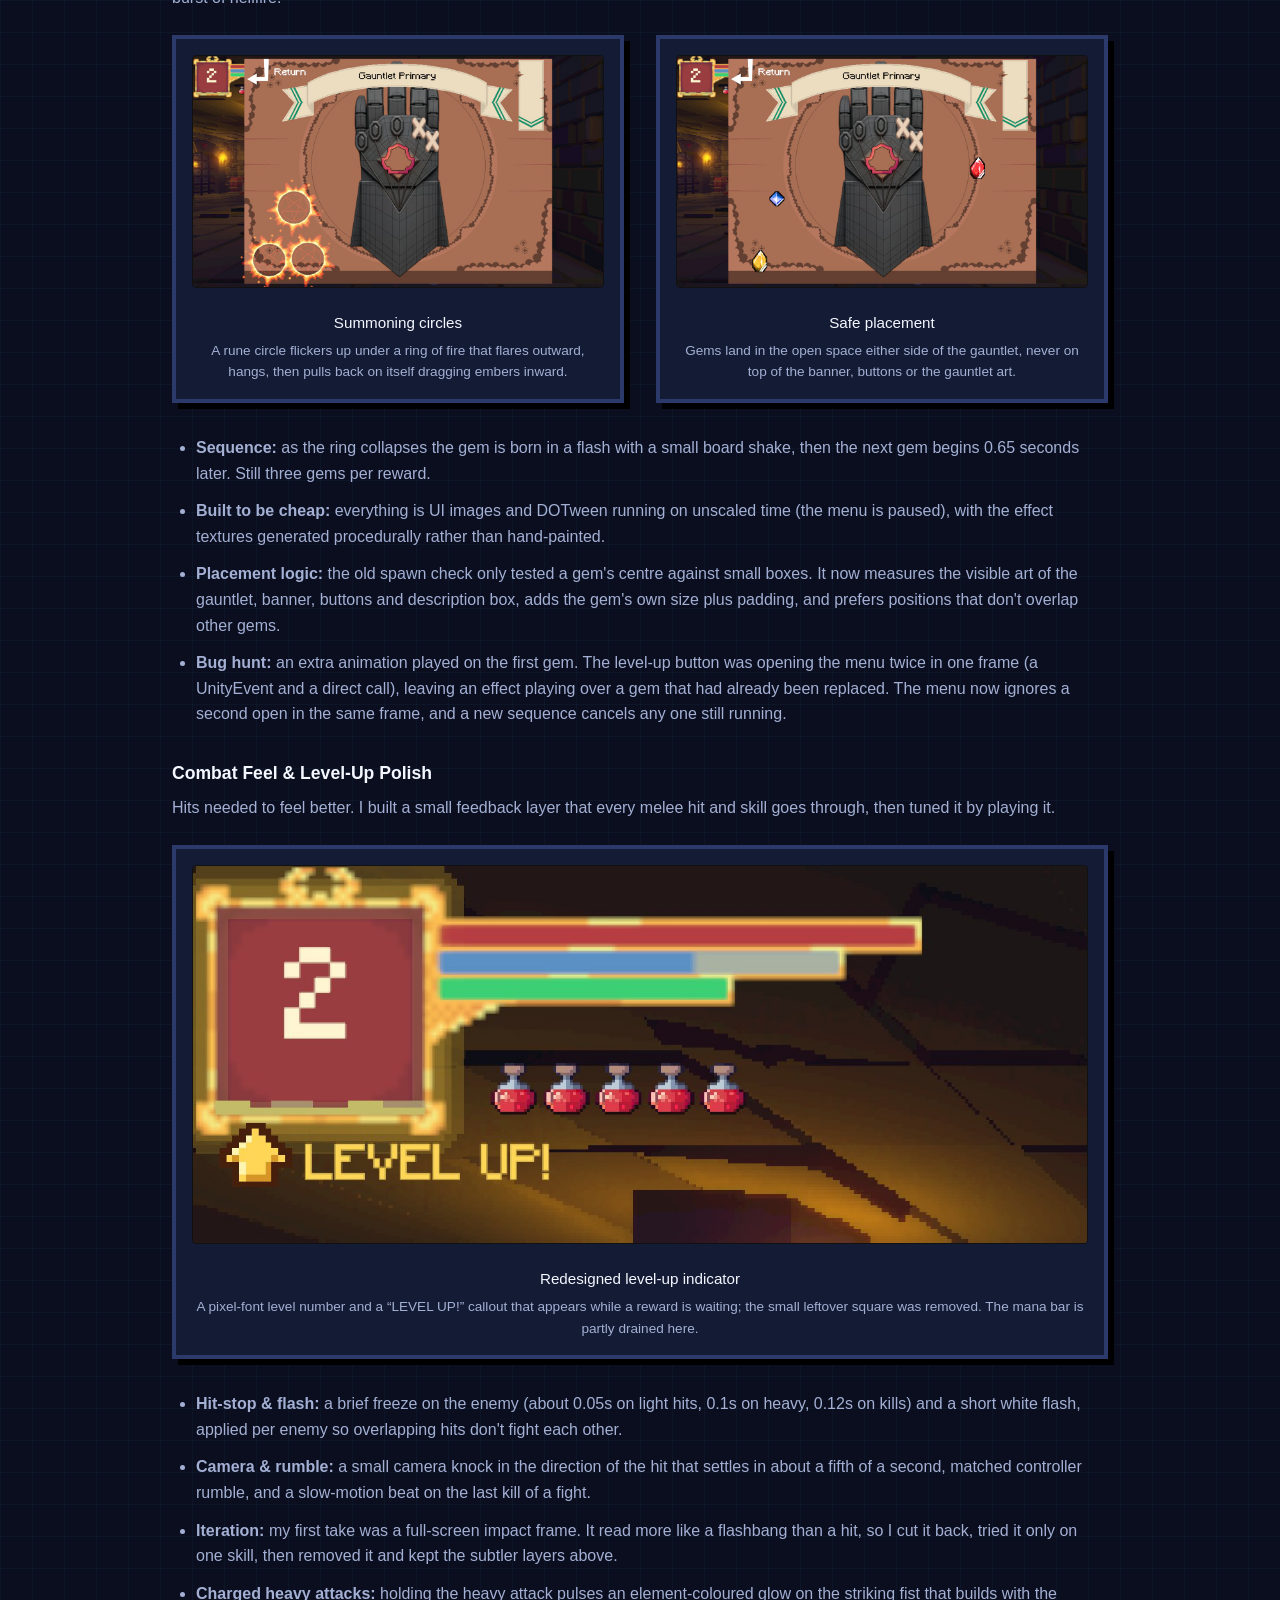
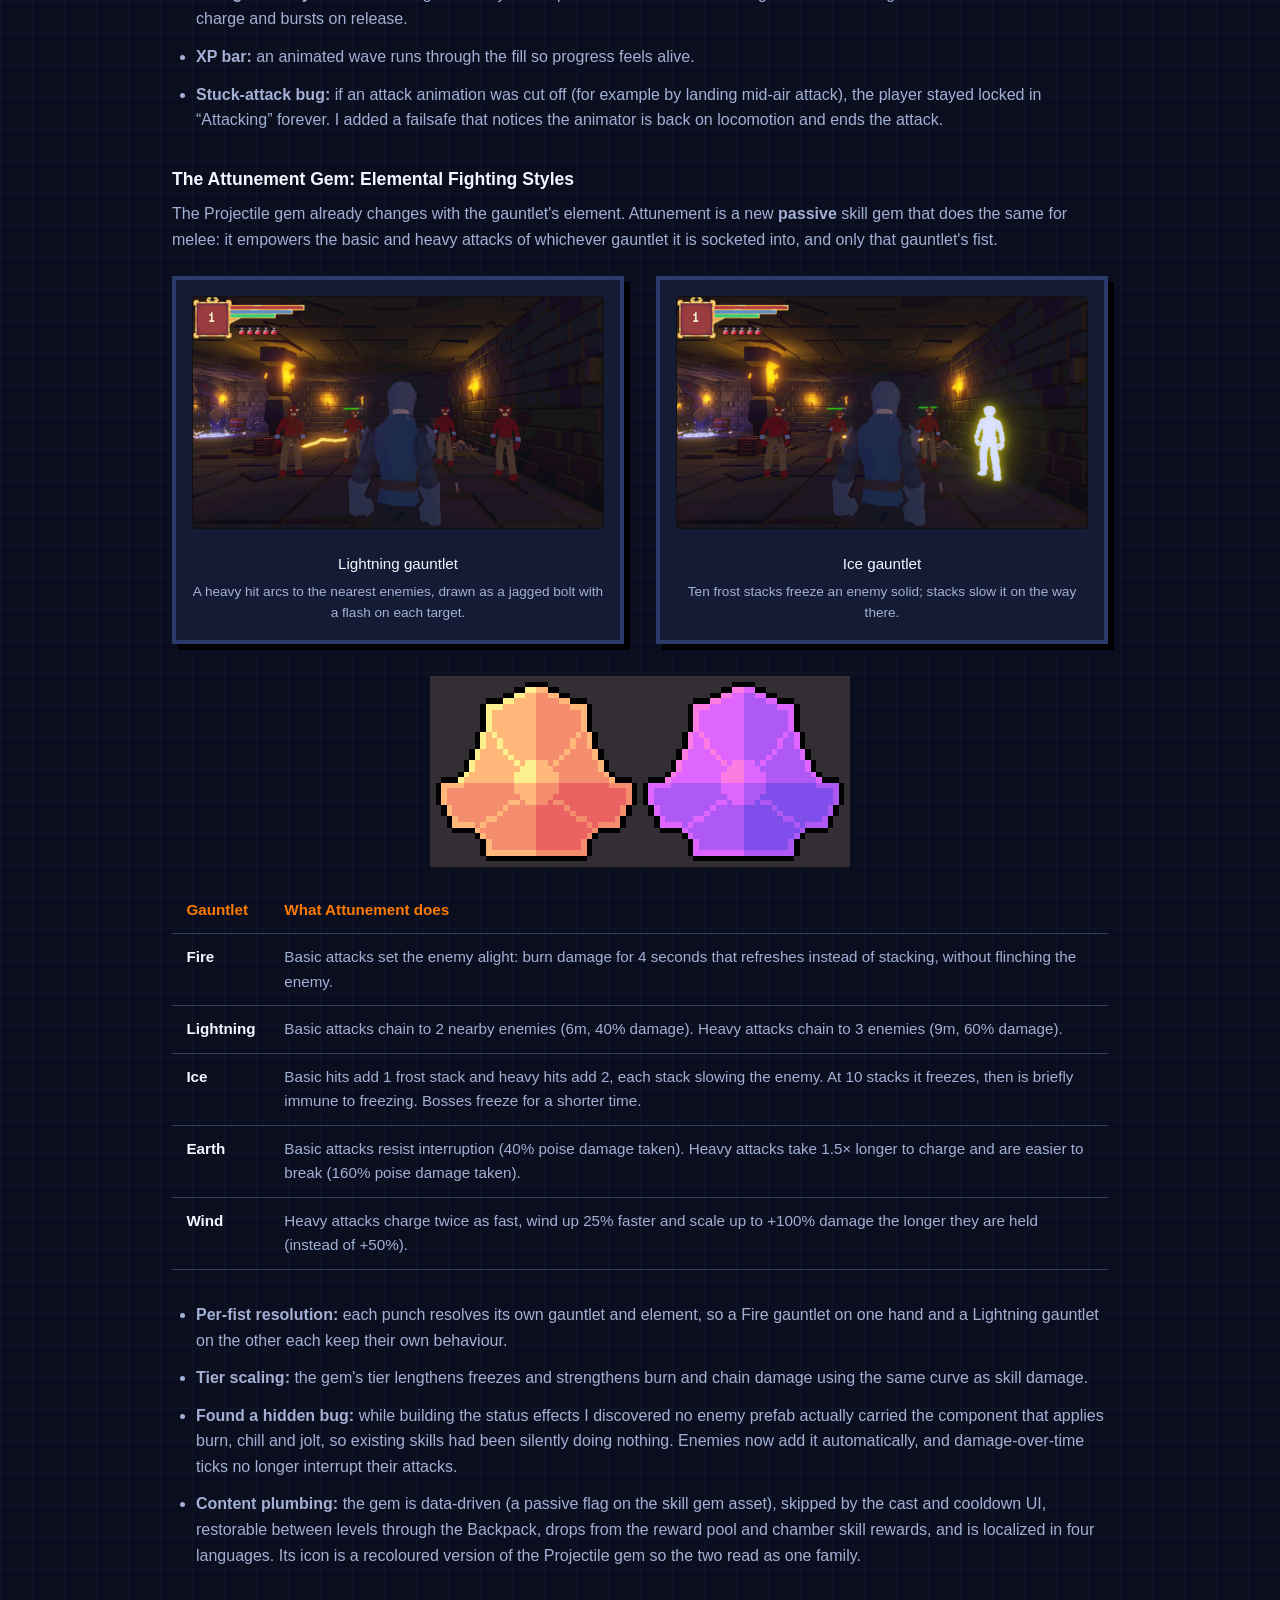
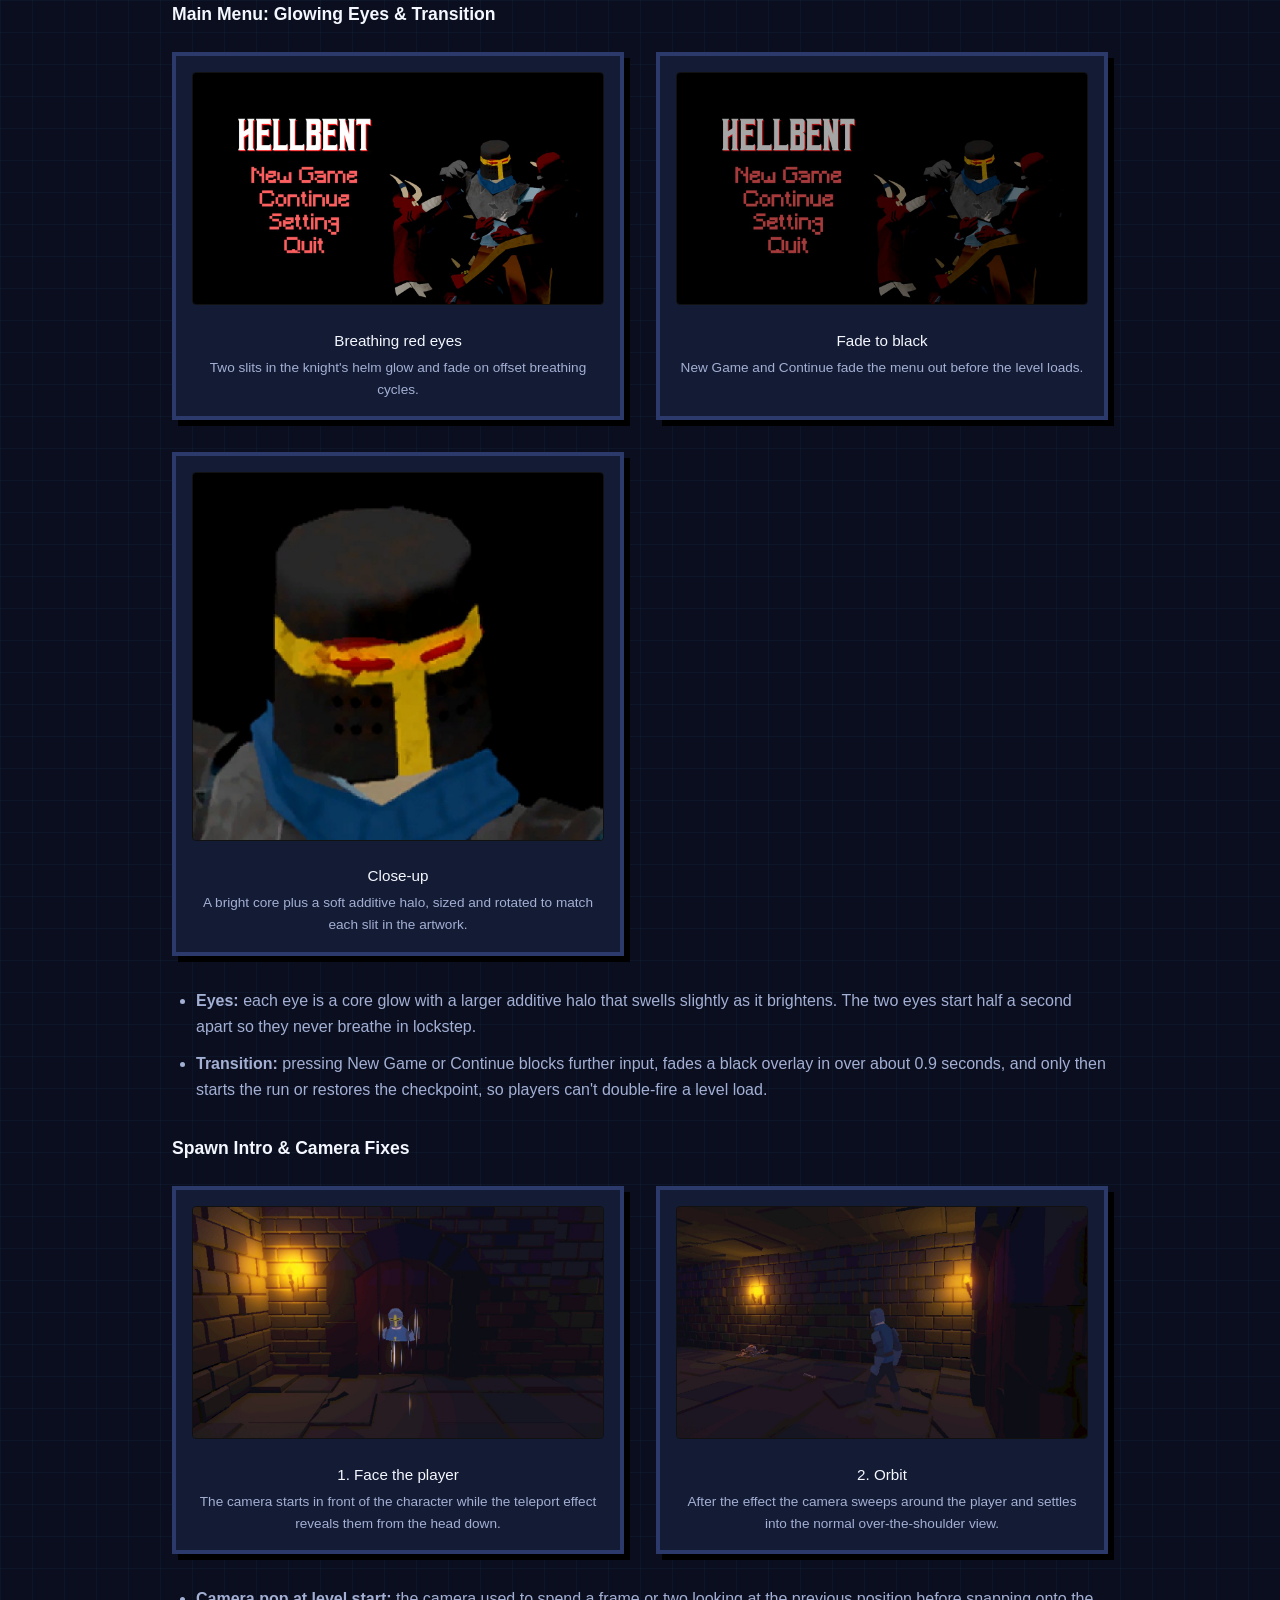
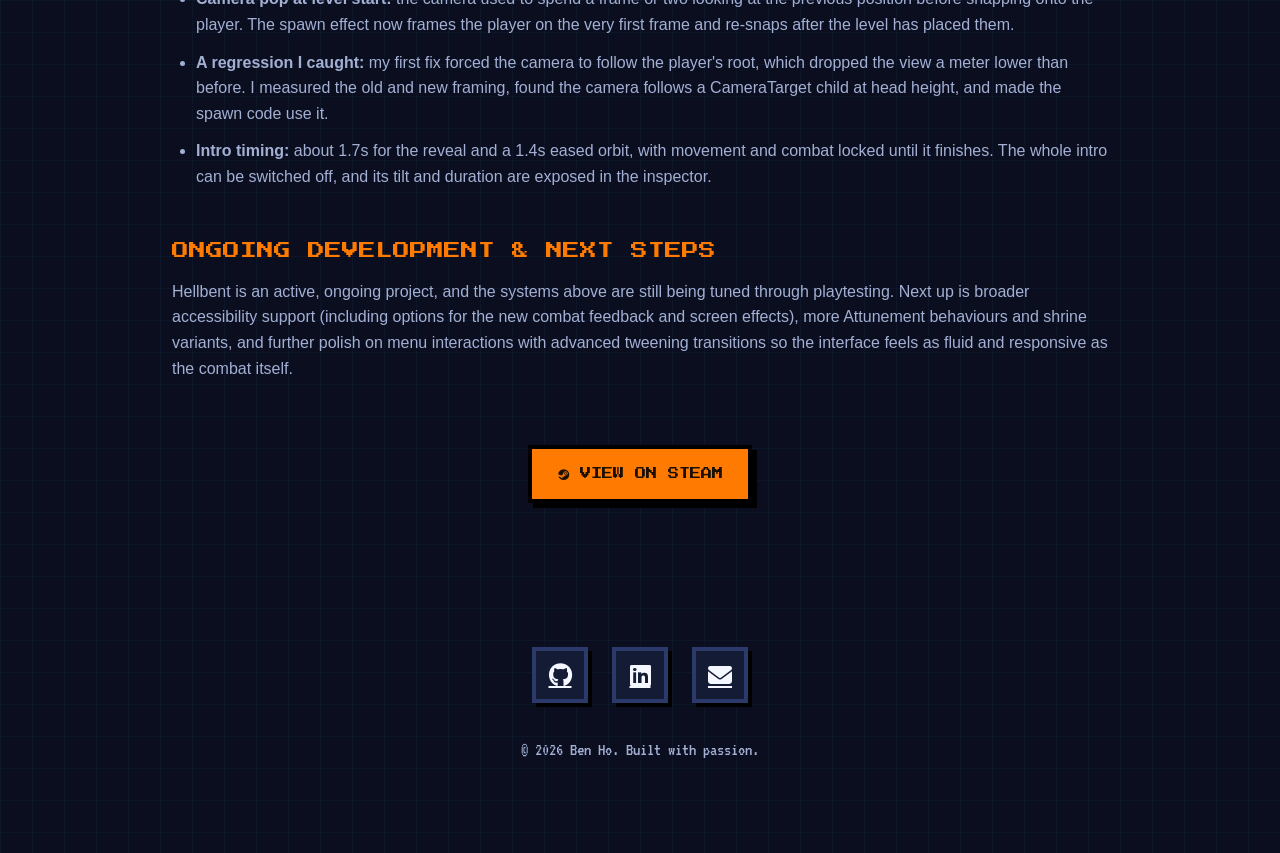
==== commit 6d3e299e: "Changes to the context table" ====
--- a/hellbent.html
+++ b/hellbent.html
@@ -42,18 +42,27 @@
         .tuning-table td:first-child { color: var(--text-main); font-weight: 600; white-space: nowrap; }
         .gem-icons { display: block; max-width: 420px; margin: 0 auto 1rem; image-rendering: pixelated; }
 
-        /* Table of contents: every topic is one click away; headings clear the fixed navbar when jumped to */
-        .project-body h3[id], .project-body h4[id], .toc { scroll-margin-top: 6rem; }
-        .toc { background-color: var(--card-bg); border: 1px solid #334155; border-radius: 8px; padding: 1.25rem 1.5rem; margin: 2rem 0; }
-        .toc-title { color: var(--accent-color); font-weight: 600; margin-bottom: 0.75rem; }
-        .toc ol { margin: 0 0 0 1.4rem; color: var(--text-muted); }
-        .toc ol ol { margin-top: 0.35rem; margin-bottom: 0.35rem; list-style-type: lower-alpha; }
-        .toc li { margin-bottom: 0.35rem; }
-        .toc a { color: var(--text-main); text-decoration: none; }
-        .toc a:hover { color: var(--accent-color); }
-        .toc-new { display: inline-block; margin-left: 0.4rem; padding: 0 0.5rem; border-radius: 999px; border: 1px solid var(--accent-color); color: var(--accent-color); font-size: 0.7rem; font-weight: 600; vertical-align: middle; }
-        .toc-fab { position: fixed; right: 1.25rem; bottom: 1.25rem; z-index: 90; background: var(--card-bg); border: 1px solid #334155; color: var(--accent-color); text-decoration: none; font-size: 0.85rem; font-weight: 600; padding: 0.55rem 0.9rem; border-radius: 999px; box-shadow: 0 6px 18px rgba(0,0,0,0.4); }
-        .toc-fab:hover { color: var(--accent-hover); }
+        /* Floating table of contents: fixed on the left, slides away leaving only the arrow tab */
+        .project-body h3[id], .project-body h4[id] { scroll-margin-top: 6rem; }
+        .toc-float { position: fixed; left: 0; top: 7rem; z-index: 900; display: flex; align-items: flex-start; transform: translateX(0); transition: transform 0.3s ease; }
+        .toc-float.collapsed { transform: translateX(-100%); }
+        .toc-panel { width: 270px; max-height: calc(100vh - 9rem); overflow-y: auto; background-color: var(--card-bg); border: 1px solid #334155; border-left: none; border-radius: 0 8px 8px 0; padding: 1rem 1.1rem 1rem 1rem; box-shadow: 0 10px 30px rgba(0,0,0,0.5); }
+        .toc-title { color: var(--accent-color); font-weight: 600; font-size: 0.95rem; margin-bottom: 0.6rem; }
+        .toc-panel ol { margin: 0 0 0 1.2rem; color: var(--text-muted); font-size: 0.88rem; }
+        .toc-panel ol ol { margin-top: 0.3rem; margin-bottom: 0.3rem; list-style-type: lower-alpha; }
+        .toc-panel li { margin-bottom: 0.3rem; line-height: 1.35; }
+        .toc-panel a { color: var(--text-main); text-decoration: none; }
+        .toc-panel a:hover { color: var(--accent-color); }
+        .toc-panel a.active { color: var(--accent-color); font-weight: 600; }
+        .toc-new { display: inline-block; margin-left: 0.3rem; padding: 0 0.45rem; border-radius: 999px; border: 1px solid var(--accent-color); color: var(--accent-color); font-size: 0.65rem; font-weight: 600; vertical-align: middle; }
+        .toc-toggle { flex: none; width: 34px; height: 56px; margin-top: 0.5rem; background-color: var(--card-bg); border: 1px solid #334155; border-left: none; border-radius: 0 8px 8px 0; color: var(--accent-color); cursor: pointer; box-shadow: 6px 6px 18px rgba(0,0,0,0.35); }
+        .toc-toggle:hover { color: var(--accent-hover); }
+        .toc-toggle i { transition: transform 0.3s ease; }
+        /* The tab is a child of the sliding box, so it moves with it; keep it on screen when collapsed */
+        .toc-float.collapsed .toc-toggle { transform: translateX(100%); }
+        .toc-float.collapsed .toc-toggle i { transform: rotate(180deg); }
+        @media (max-width: 600px) { .toc-panel { width: 230px; } }
+        @media (prefers-reduced-motion: reduce) { .toc-float, .toc-toggle i { transition: none; } }
     </style>
 </head>
 <body>
@@ -66,6 +75,34 @@
             </ul>
         </nav>
     </header>
+
+    <!-- Floating table of contents: fixed on the left, collapses to just the arrow tab -->
+    <aside class="toc-float" id="contents" aria-label="On this page">
+        <nav class="toc-panel" id="toc-panel">
+            <p class="toc-title"><i class="fa-solid fa-list"></i> On this page</p>
+            <ol>
+                <li><a href="#key-contributions">Key Contributions</a></li>
+                <li><a href="#ui-evolution">UI/UX Evolution</a></li>
+                <li><a href="#dynamic-interface">Dynamic Interface &amp; Player Feedback</a></li>
+                <li><a href="#advanced-ui">Advanced UI Systems: Localization &amp; Keybinds</a></li>
+                <li><a href="#latest-updates">Latest Updates <span class="toc-new">New</span></a>
+                    <ol>
+                        <li><a href="#mana">Mana System &amp; HUD</a></li>
+                        <li><a href="#gem-tiers">Gem Quality Tiers, Merging &amp; Shrines</a></li>
+                        <li><a href="#gem-arrivals">&ldquo;Hellbent&rdquo; Gem Arrivals</a></li>
+                        <li><a href="#combat-feel">Combat Feel &amp; Level-Up Polish</a></li>
+                        <li><a href="#attunement">The Attunement Gem: Elemental Fighting Styles</a></li>
+                        <li><a href="#main-menu">Main Menu: Glowing Eyes &amp; Transition</a></li>
+                        <li><a href="#spawn-intro">Spawn Intro &amp; Camera Fixes</a></li>
+                    </ol>
+                </li>
+                <li><a href="#next-steps">Ongoing Development &amp; Next Steps</a></li>
+            </ol>
+        </nav>
+        <button type="button" class="toc-toggle" id="toc-toggle" aria-expanded="true" aria-controls="toc-panel" aria-label="Hide the contents list">
+            <i class="fa-solid fa-chevron-left"></i>
+        </button>
+    </aside>
 
     <section class="project-detail-section">
         <a href="index.html#projects" class="back-link"><i class="fa-solid fa-arrow-left"></i> Back to Projects</a>
@@ -92,28 +129,6 @@
         <div class="project-body">
             <p><strong>Hellbent</strong> is an action RPG emphasizing complex combat mechanics, deep modular equipment, and challenging boss encounters. As a core programmer on the project, my responsibilities span both the underlying gameplay architecture and the player-facing user interfaces.</p>
 
-            <nav class="toc" id="contents" aria-label="On this page">
-                <p class="toc-title"><i class="fa-solid fa-list"></i> On this page</p>
-                <ol>
-                    <li><a href="#key-contributions">Key Contributions</a></li>
-                    <li><a href="#ui-evolution">UI/UX Evolution</a></li>
-                    <li><a href="#dynamic-interface">Dynamic Interface &amp; Player Feedback</a></li>
-                    <li><a href="#advanced-ui">Advanced UI Systems: Localization &amp; Keybinds</a></li>
-                    <li><a href="#latest-updates">Latest Updates <span class="toc-new">New</span></a>
-                        <ol>
-                            <li><a href="#mana">Mana System &amp; HUD</a></li>
-                            <li><a href="#gem-tiers">Gem Quality Tiers, Merging &amp; Shrines</a></li>
-                            <li><a href="#gem-arrivals">&ldquo;Hellbent&rdquo; Gem Arrivals</a></li>
-                            <li><a href="#combat-feel">Combat Feel &amp; Level-Up Polish</a></li>
-                            <li><a href="#attunement">The Attunement Gem: Elemental Fighting Styles</a></li>
-                            <li><a href="#main-menu">Main Menu: Glowing Eyes &amp; Transition</a></li>
-                            <li><a href="#spawn-intro">Spawn Intro &amp; Camera Fixes</a></li>
-                        </ol>
-                    </li>
-                    <li><a href="#next-steps">Ongoing Development &amp; Next Steps</a></li>
-                </ol>
-            </nav>
-
             <div style="margin: 3rem 0;">
                 <iframe width="100%" height="500" src="https://www.youtube.com/embed/2W4Hzh22zmk" title="Hellbent Gameplay Trailer" frameborder="0" allow="accelerometer; autoplay; clipboard-write; encrypted-media; gyroscope; picture-in-picture; web-share" allowfullscreen style="border-radius: 8px; box-shadow: 0 10px 30px rgba(0,0,0,0.5);"></iframe>
             </div>
@@ -348,8 +363,6 @@
         </div>
     </section>
 
-    <a href="#contents" class="toc-fab" aria-label="Back to the contents list"><i class="fa-solid fa-arrow-up"></i> Contents</a>
-
     <footer id="contact">
         <div class="social-links">
             <a href="https://github.com/benho612" target="_blank"><i class="fa-brands fa-github"></i></a>
@@ -359,5 +372,53 @@
         <p class="copyright">&copy; 2026 Ben Ho. Built with passion.</p>
     </footer>
 
+    <script>
+        // Floating contents list: arrow expands/shrinks it, the current topic is highlighted as you scroll.
+        (function () {
+            var box = document.getElementById('contents');
+            var toggle = document.getElementById('toc-toggle');
+            var links = Array.prototype.slice.call(box.querySelectorAll('a[href^="#"]'));
+            var WIDE = 1500; // below this the box would sit on top of the page text, so it starts folded
+
+            function setOpen(open, remember) {
+                box.classList.toggle('collapsed', !open);
+                toggle.setAttribute('aria-expanded', open ? 'true' : 'false');
+                toggle.setAttribute('aria-label', open ? 'Hide the contents list' : 'Show the contents list');
+                toggle.querySelector('i').className = 'fa-solid fa-chevron-left';
+                if (remember) { try { localStorage.setItem('hellbentTocOpen', open ? '1' : '0'); } catch (e) {} }
+            }
+
+            var saved = null;
+            try { saved = localStorage.getItem('hellbentTocOpen'); } catch (e) {}
+            setOpen(saved === null ? window.innerWidth >= WIDE : saved === '1', false);
+
+            toggle.addEventListener('click', function () {
+                setOpen(box.classList.contains('collapsed'), true);
+            });
+
+            // On narrower screens the box overlaps the text, so fold it away after jumping somewhere.
+            links.forEach(function (a) {
+                a.addEventListener('click', function () {
+                    if (window.innerWidth < WIDE) setOpen(false, false);
+                });
+            });
+
+            // Highlight the topic currently on screen.
+            var targets = links.map(function (a) { return document.getElementById(a.getAttribute('href').slice(1)); });
+            function spy() {
+                var current = 0;
+                for (var i = 0; i < targets.length; i++) {
+                    if (targets[i] && targets[i].getBoundingClientRect().top <= 140) current = i;
+                }
+                // Near the bottom the last heading can't reach the top of the screen, so count it as reached.
+                if (window.innerHeight + window.scrollY >= document.documentElement.scrollHeight - 4) current = targets.length - 1;
+                links.forEach(function (a, i) { a.classList.toggle('active', i === current); });
+            }
+            window.addEventListener('scroll', spy, { passive: true });
+            window.addEventListener('resize', spy);
+            spy();
+        })();
+    </script>
+
 </body>
 </html>
